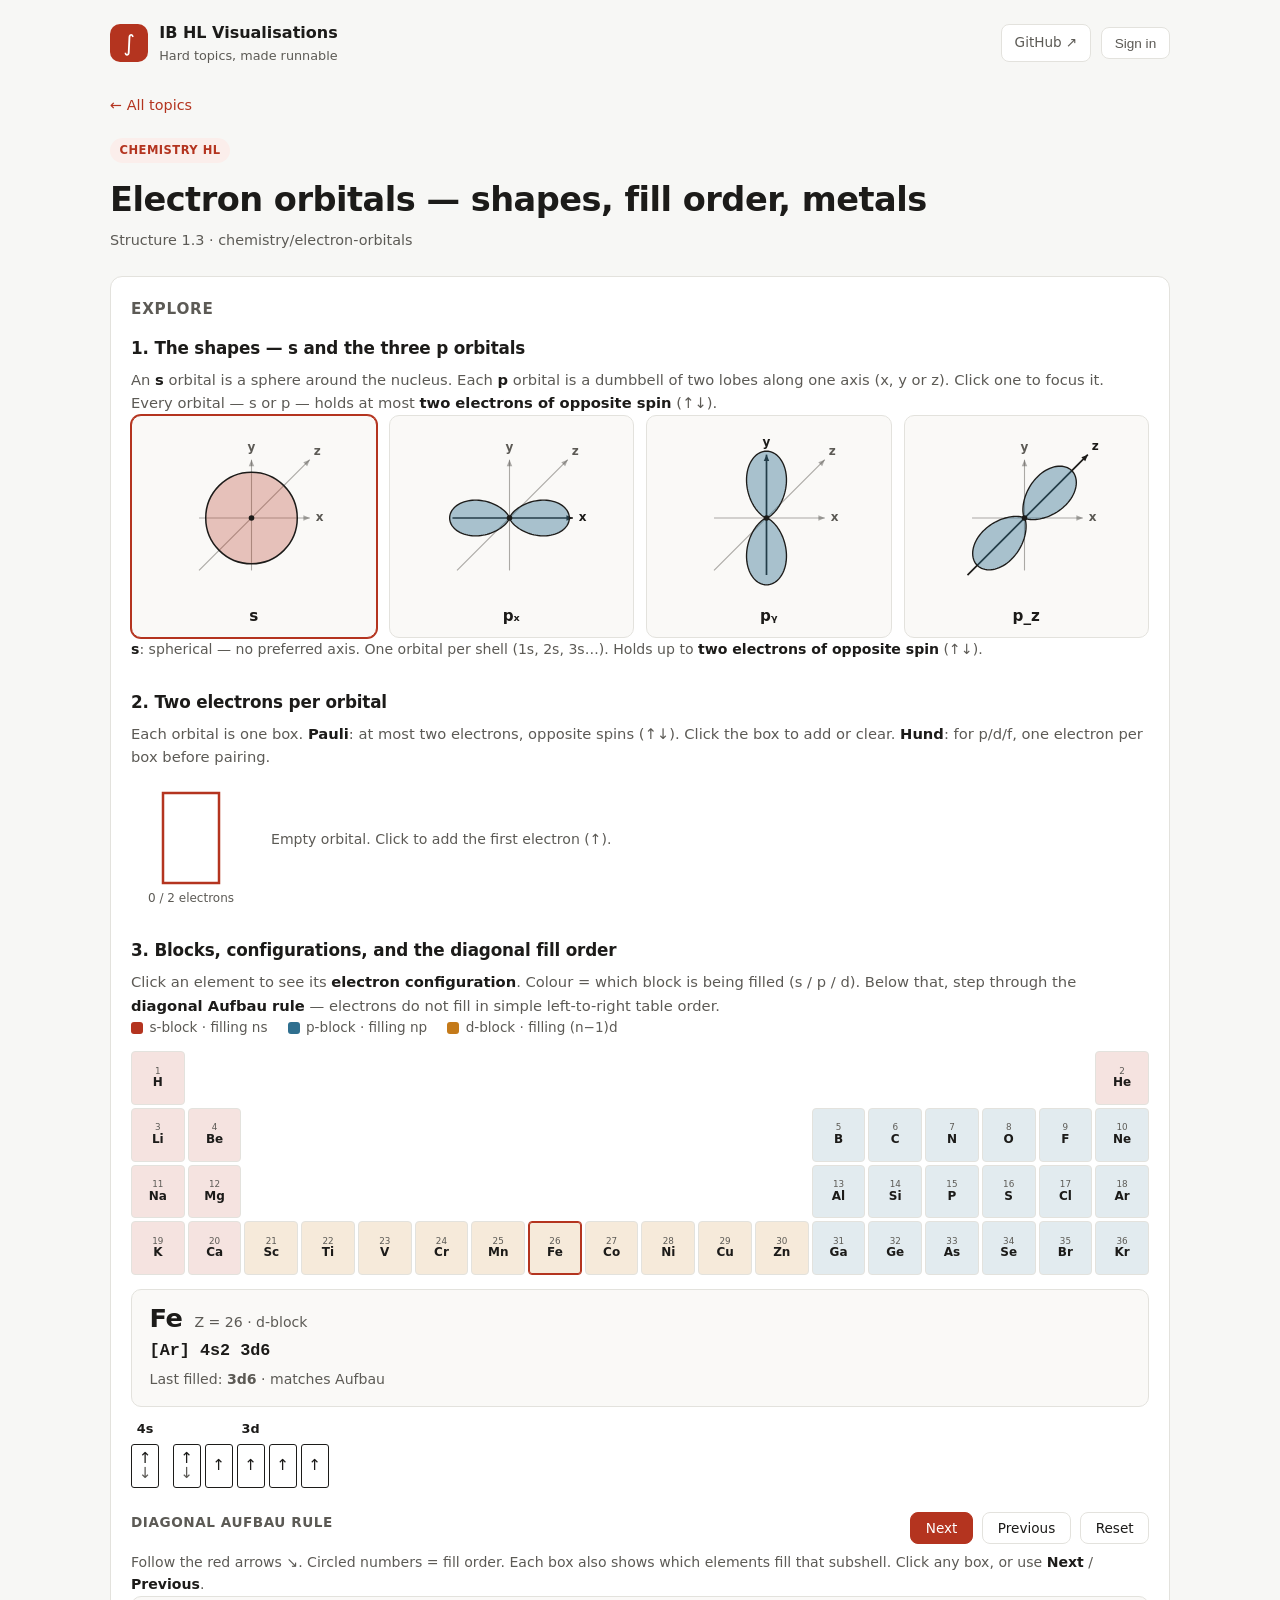
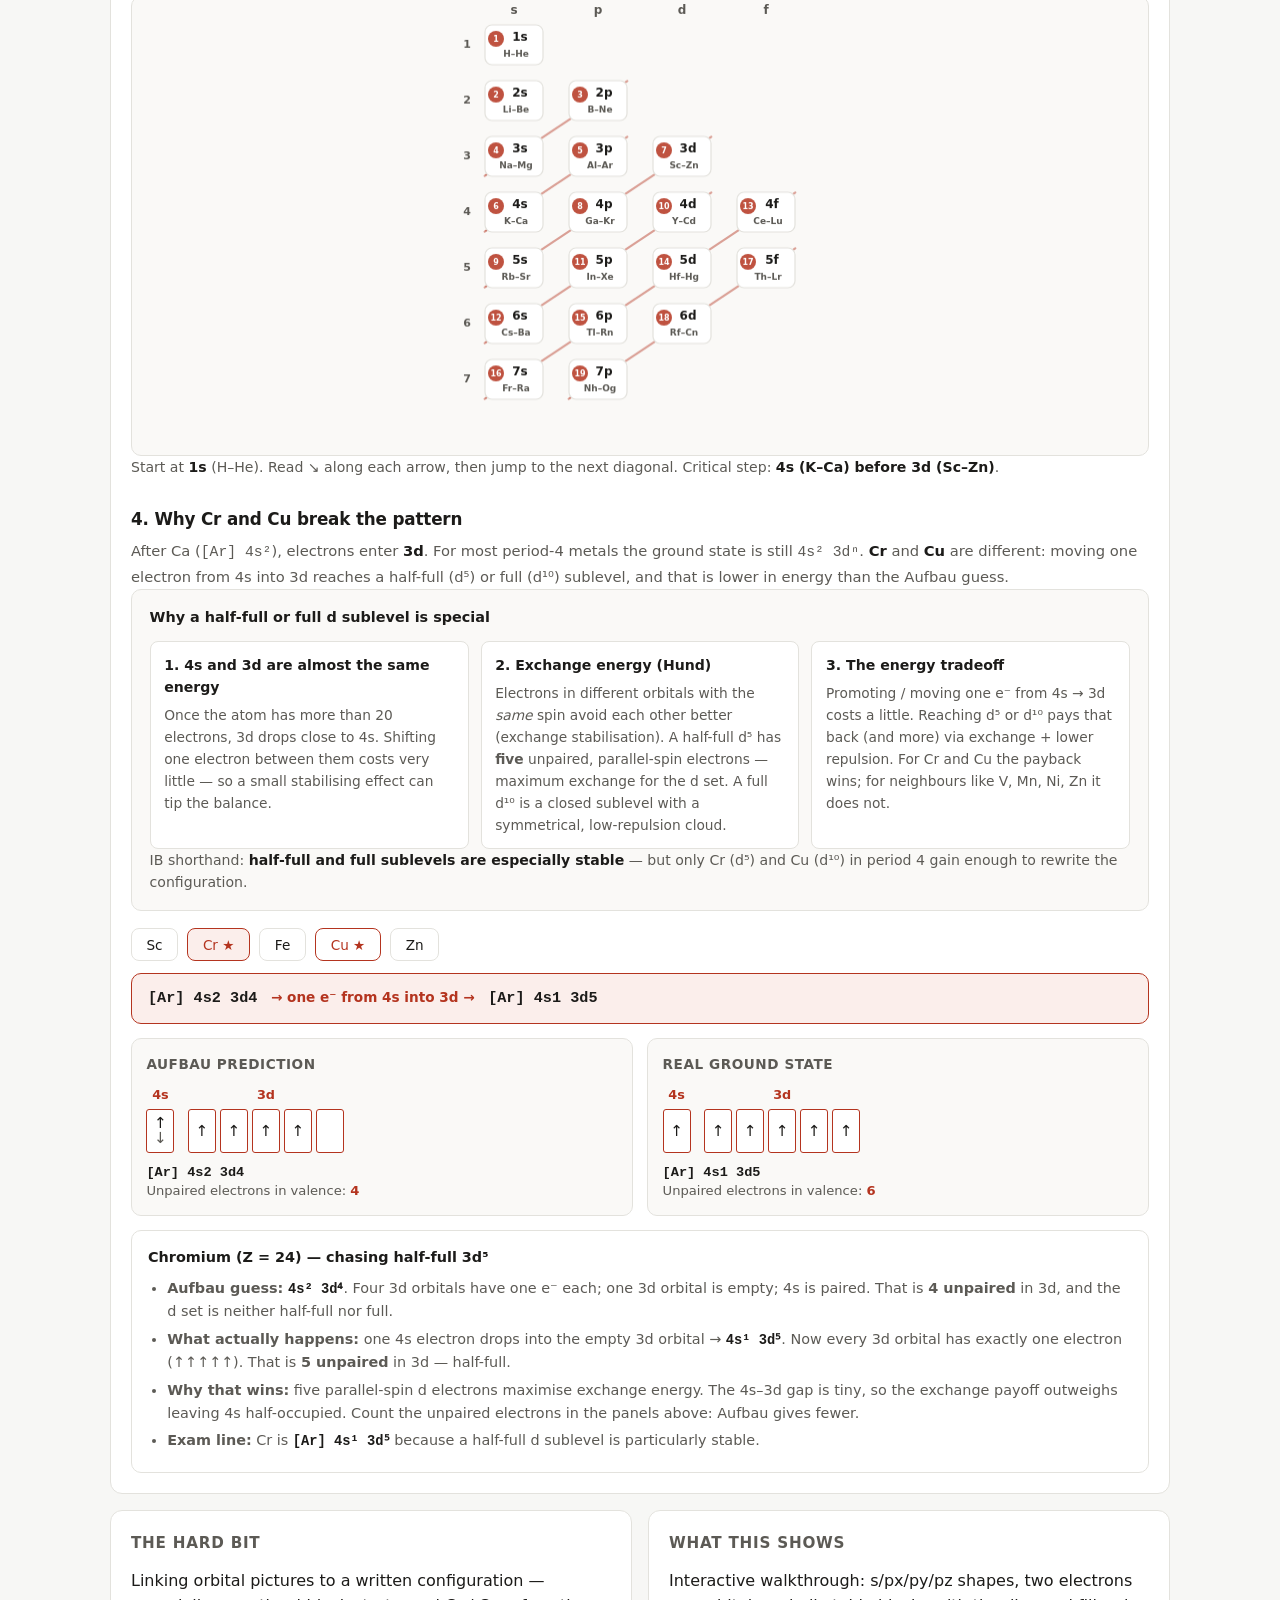
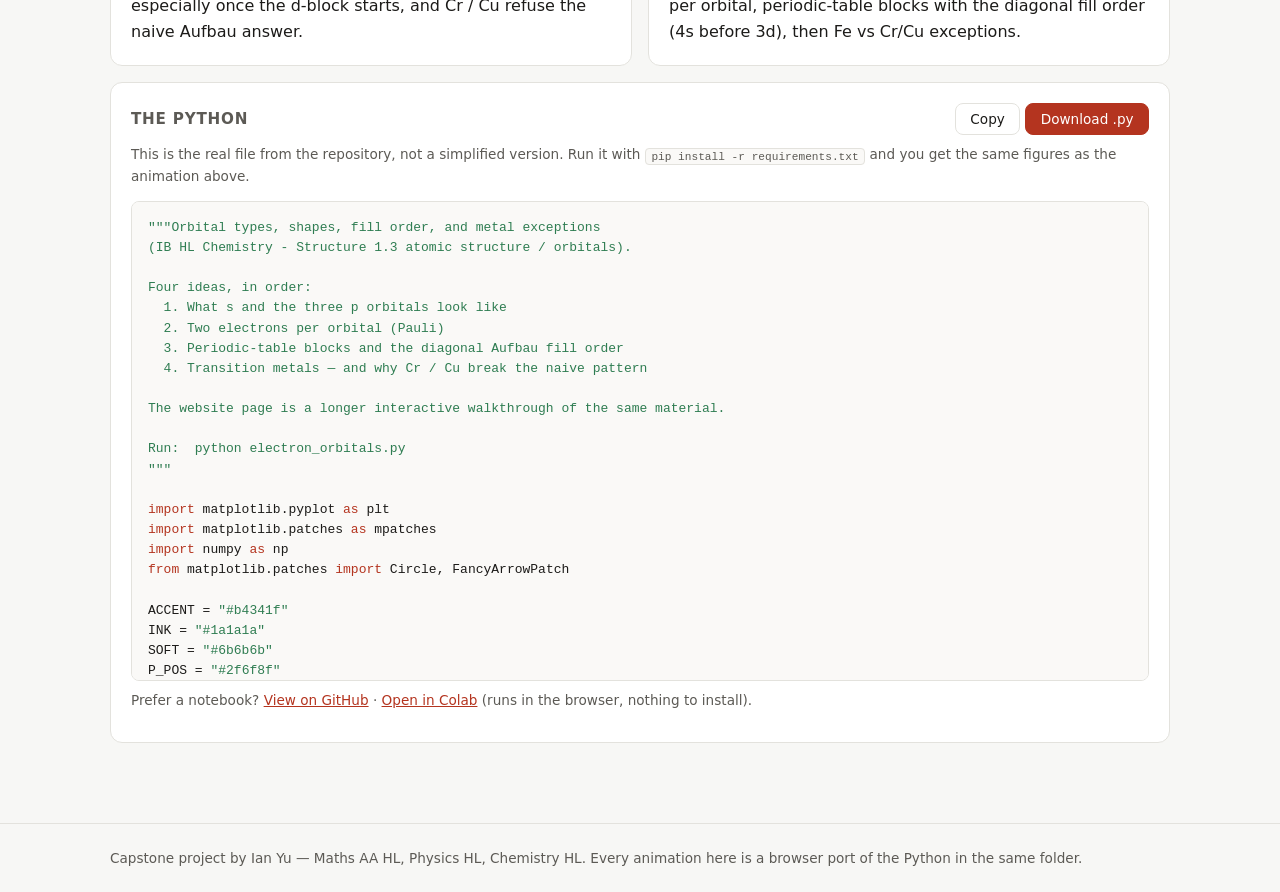
==== docs/t/electron-orbitals/index.html @ ed443c65 "Give every topic a real page, and validate topics.json first build_site.py now checks topics.json be" ====
<!doctype html>
<!-- GENERATED by build_site.py - do not edit. Built from docs/index.html and topics.json. -->
<html lang="en">
<head>
<meta charset="utf-8">
<script>/* ../../ only resolves from t/<id>/ - add the slash if a host did not. */
if (!/\/(index\.html)?$/.test(location.pathname)) location.replace(location.pathname + "/" + location.search + location.hash);
</script>
<meta name="viewport" content="width=device-width, initial-scale=1">
<title>Electron orbitals — shapes, fill order, metals — IB HL Visualisations</title>
<meta name="description" content="Interactive walkthrough: s/px/py/pz shapes, two electrons per orbital, periodic-table blocks with the diagonal fill order (4s before 3d), then Fe vs Cr/Cu exceptions.">
<meta name="theme-color" content="#b4341f" media="(prefers-color-scheme: light)">
<meta name="theme-color" content="#14140f" media="(prefers-color-scheme: dark)">
<link rel="canonical" href="https://iyu210-tech.github.io/Capstone_Repository/t/electron-orbitals/">

<!-- Link previews. Without these the capstone shares as a blank grey card.
     build_site.py rewrites the canonical, og:url and image URLs above and
     below from SITE_URL, and uses this whole file as the template for every
     docs/t/<id>/ page, filling each of these tags in per topic. Keep the
     tags; the build fails if one it fills in has gone. -->
<meta property="og:type" content="article">
<meta property="og:site_name" content="IB HL Visualisations">
<meta property="og:title" content="Electron orbitals — shapes, fill order, metals">
<meta property="og:description" content="Interactive walkthrough: s/px/py/pz shapes, two electrons per orbital, periodic-table blocks with the diagonal fill order (4s before 3d), then Fe vs Cr/Cu exceptions.">
<meta property="og:url" content="https://iyu210-tech.github.io/Capstone_Repository/t/electron-orbitals/">
<meta property="og:image" content="https://iyu210-tech.github.io/Capstone_Repository/og/electron-orbitals.png">
<meta property="og:image:width" content="1200">
<meta property="og:image:height" content="630">
<meta name="twitter:card" content="summary_large_image">
<meta name="twitter:title" content="Electron orbitals — shapes, fill order, metals">
<meta name="twitter:description" content="Interactive walkthrough: s/px/py/pz shapes, two electrons per orbital, periodic-table blocks with the diagonal fill order (4s before 3d), then Fe vs Cr/Cu exceptions.">
<meta name="twitter:image" content="https://iyu210-tech.github.io/Capstone_Repository/og/electron-orbitals.png">

<link rel="icon" href="data:image/svg+xml,%3Csvg xmlns='http://www.w3.org/2000/svg' viewBox='0 0 32 32'%3E%3Crect width='32' height='32' rx='7' fill='%23b4341f'/%3E%3Ctext x='16' y='24' font-size='23' font-family='Georgia,serif' fill='%23fff' text-anchor='middle'%3E%E2%88%AB%3C/text%3E%3C/svg%3E">
<link rel="stylesheet" href="../../style.css">
</head>
<body>

<a class="skip-link" href="#view">Skip to content</a>

<header class="site-head">
  <a class="brand" href="#/">
    <span class="brand-mark" aria-hidden="true">&#8747;</span>
    <span>
      <strong>IB HL Visualisations</strong>
      <small>Hard topics, made runnable</small>
    </span>
  </a>
  <nav class="head-actions">
    <a class="ghost-btn" href="https://github.com/iyu210-tech/Capstone_Repository" target="_blank" rel="noopener">GitHub &#8599;</a>
    <!-- Filled by auth.js: a "Sign in" button, or the account name plus "Sign out". -->
    <div id="account" class="account"></div>
  </nav>
</header>

<main id="view" tabindex="-1">
  <a class="back" href="../../">&#8592; All topics</a>
  <article class="topic">
    <header class="topic-head">
      <span class="pill">Chemistry HL</span>
      <h1 tabindex="-1">Electron orbitals — shapes, fill order, metals</h1>
      <p class="syllabus">Structure 1.3 &middot; chemistry/electron-orbitals</p>
    </header>
    <section class="two-up">
      <div class="panel">
        <h2>The hard bit</h2>
        <p>Linking orbital pictures to a written configuration — especially once the d-block starts, and Cr / Cu refuse the naive Aufbau answer.</p>
      </div>
      <div class="panel">
        <h2>What this shows</h2>
        <p>Interactive walkthrough: s/px/py/pz shapes, two electrons per orbital, periodic-table blocks with the diagonal fill order (4s before 3d), then Fe vs Cr/Cu exceptions.</p>
      </div>
    </section>
    <noscript>
      <div class="noscript">
        <p>The interactive version of this page needs JavaScript. The
           script, the notebook and a README are in <a href="https://github.com/iyu210-tech/Capstone_Repository/tree/main/chemistry/electron-orbitals">chemistry/electron-orbitals</a> on GitHub.</p>
      </div>
    </noscript>
  </article>
</main>

<!-- Phone navigation. Hidden above 720px, where the header has room for the
     same actions. The account tab defers to the header button so auth.js stays
     the only owner of the sign-in flow. -->
<nav class="mobile-nav" aria-label="Main">
  <a class="mnav-item" data-route="home" href="#/">
    <svg viewBox="0 0 24 24" aria-hidden="true"><path d="M4 10.5 12 4l8 6.5V20a1 1 0 0 1-1 1h-4v-6H9v6H5a1 1 0 0 1-1-1z"/></svg>
    <span>Topics</span>
  </a>
  <button type="button" class="mnav-item" id="mnav-search">
    <svg viewBox="0 0 24 24" aria-hidden="true"><circle cx="11" cy="11" r="6.5"/><path d="M16 16l4.5 4.5"/></svg>
    <span>Search</span>
  </button>
  <button type="button" class="mnav-item" id="mnav-account">
    <svg viewBox="0 0 24 24" aria-hidden="true"><circle cx="12" cy="8.5" r="3.75"/><path d="M4.5 20c.9-4 3.9-6 7.5-6s6.6 2 7.5 6"/></svg>
    <span id="mnav-account-label">Sign in</span>
  </button>
  <a class="mnav-item" href="https://github.com/iyu210-tech/Capstone_Repository" target="_blank" rel="noopener">
    <svg viewBox="0 0 24 24" aria-hidden="true"><path d="M9 19c-4 1.4-4-2.2-6-2.7m12 5.3v-3.9c0-1.1.1-1.6-.6-2.2 3-.3 5.6-1.5 5.6-6.2A4.8 4.8 0 0 0 18.7 5 4.5 4.5 0 0 0 18.4 1s-1.2-.3-3.9 1.5a13 13 0 0 0-7 0C4.8.7 3.6 1 3.6 1a4.5 4.5 0 0 0-.3 4A4.8 4.8 0 0 0 2 9.3c0 4.7 2.6 5.9 5.6 6.2-.7.6-.7 1.2-.6 2.2V21"/></svg>
    <span>GitHub</span>
  </a>
</nav>

<footer class="site-foot">
  <p>Capstone project by Ian Yu &mdash; Maths AA HL, Physics HL, Chemistry HL.
     Every animation here is a browser port of the Python in the same folder.</p>
</footer>

<!-- templates ------------------------------------------------------------ -->
<template id="tpl-home">
  <section class="hero">
    <h1 tabindex="-1">Hard IB topics you can <em>run</em>.</h1>
    <p>Each topic is a small, self-contained Python program that makes one
       difficult idea visible. Play with it here in the browser, then download
       the code and change the numbers yourself.</p>
  </section>

  <section class="controls">
    <label class="sr-only" for="search">Search topics</label>
    <input id="search" type="search" placeholder="Search topics, e.g. &ldquo;why does heating speed up a reaction&rdquo;" autocomplete="off">
    <div id="filters" class="filters" role="group" aria-label="Filter by subject"></div>
  </section>

  <p id="count" class="count" role="status" aria-live="polite"></p>
  <section id="cards" class="cards"></section>
  <p id="empty" class="empty" hidden></p>
</template>

<template id="tpl-topic">
  <a class="back" href="#/">&#8592; All topics</a>
  <article class="topic">
    <header class="topic-head">
      <span class="pill" data-subject></span>
      <h1 data-title tabindex="-1"></h1>
      <p class="syllabus" data-syllabus></p>
    </header>

    <section class="panel" id="demo-panel">
      <h2>Explore</h2>
      <div class="demo">
        <canvas id="stage" width="900" height="480" role="img" aria-label="Interactive plot"></canvas>
        <div id="demo-controls" class="demo-controls"></div>
        <p id="demo-readout" class="readout" aria-live="off"></p>
      </div>
    </section>

    <section class="two-up">
      <div class="panel">
        <h2>The hard bit</h2>
        <p data-hard></p>
      </div>
      <div class="panel">
        <h2>What this shows</h2>
        <p data-shows></p>
      </div>
    </section>

    <section class="panel">
      <div class="panel-head">
        <h2>The Python</h2>
        <div class="actions">
          <button id="copy-btn" class="btn">Copy</button>
          <button id="dl-btn" class="btn primary">Download .py</button>
        </div>
      </div>
      <p class="hint">This is the real file from the repository, not a
         simplified version. Run it with
         <code>pip install -r requirements.txt</code> and you get the same
         figures as the animation above.</p>
      <pre class="code" tabindex="0"><code id="source"></code></pre>
      <p class="hint">
        Prefer a notebook? <a data-notebook target="_blank" rel="noopener">View on GitHub</a>
        &middot; <a data-colab target="_blank" rel="noopener">Open in Colab</a>
        (runs in the browser, nothing to install).
      </p>
      <p class="sr-only" id="copy-status" role="status" aria-live="polite"></p>
    </section>
  </article>
</template>

<template id="tpl-missing">
  <section class="notfound">
    <h1 tabindex="-1">That topic is not here</h1>
    <p>Nothing in the collection matches <code data-wanted></code>. It may have
       been renamed since the link was shared, or it may not be written yet
       &mdash; the collection grows each week.</p>
    <p><a href="#/">Browse all topics &#8594;</a></p>
  </section>
</template>

<!-- sign in ---------------------------------------------------------------
     One dialog for both routes. Google is offered first because it is one
     click and needs no new password; email and password is there for anyone
     who would rather not link a Google account. -->
<dialog id="auth-dialog" class="auth-dialog" aria-labelledby="auth-title">
  <form method="dialog" class="auth-close-form">
    <button class="auth-close" aria-label="Close">&#10005;</button>
  </form>

  <h2 id="auth-title">Sign in</h2>
  <p class="auth-lede">Every topic stays free to read and run either way &mdash;
     an account just remembers you between visits.</p>

  <p id="auth-setup" class="auth-setup" hidden>
    Sign-in is not switched on yet: add the project URL and anon key to
    <code>auth-config.js</code>, from Supabase &rarr; Project Settings &rarr; API.
  </p>

  <button type="button" id="auth-google" class="google-btn">
    <svg class="google-mark" width="18" height="18" viewBox="0 0 18 18" aria-hidden="true">
      <path fill="#4285F4" d="M17.64 9.2c0-.64-.06-1.25-.16-1.84H9v3.48h4.84a4.14 4.14 0 0 1-1.8 2.72v2.26h2.92c1.7-1.57 2.68-3.88 2.68-6.62z"/>
      <path fill="#34A853" d="M9 18c2.43 0 4.47-.8 5.96-2.18l-2.92-2.26c-.8.54-1.84.86-3.04.86-2.34 0-4.32-1.58-5.03-3.7H.96v2.33A9 9 0 0 0 9 18z"/>
      <path fill="#FBBC05" d="M3.97 10.72a5.4 5.4 0 0 1 0-3.44V4.95H.96a9 9 0 0 0 0 8.1l3.01-2.33z"/>
      <path fill="#EA4335" d="M9 3.58c1.32 0 2.5.46 3.44 1.35l2.58-2.58C13.46.9 11.43 0 9 0A9 9 0 0 0 .96 4.95l3.01 2.33C4.68 5.16 6.66 3.58 9 3.58z"/>
    </svg>
    Continue with Google
  </button>

  <div class="auth-or" id="auth-or"><span>or</span></div>

  <form id="auth-form" class="auth-form" novalidate>
    <label for="auth-email">Email</label>
    <input id="auth-email" type="email" autocomplete="email" required>

    <label for="auth-password">Password</label>
    <input id="auth-password" type="password" autocomplete="current-password" required minlength="6">

    <button type="submit" id="auth-submit" class="btn primary auth-submit">Sign in</button>
    <button type="button" id="auth-reset" class="linkish">Forgot your password?</button>
  </form>

  <p id="auth-msg" class="auth-msg" role="status" aria-live="polite" hidden></p>

  <p class="auth-switch" id="auth-switch-row">
    <span id="auth-switch-text">New here?</span>
    <button type="button" id="auth-switch" class="linkish">Create an account</button>
  </p>
</dialog>

<script src="../../topics.js"></script>
<script src="../../demos.js"></script>
<script src="../../app.js"></script>
<script src="../../nav.js"></script>
<script src="../../auth-config.js"></script>
<script type="module" src="../../auth.js"></script>
</body>
</html>
---- docs/style.css ----
:root {
  color-scheme: light;
  --bg: #f7f7f5;
  --surface: #ffffff;
  --border: #e3e2dd;
  --ink: #1c1b19;
  --ink-soft: #5c5a55;
  --accent: #b4341f;
  --accent-soft: #fbeeeb;
  --code-bg: #faf9f7;

  /* Plot tokens, measured against --code-bg (the canvas ground) rather than
     --surface. A fill that is invisible on the chart is a bug, not a nuance:
     in the Boltzmann topic the shaded area IS the lesson. */
  --plot-fill: rgba(180, 52, 31, .30);
  --plot-ref: #9e988c;
  --plot-grid: #e3e2dd;

  --skeleton: #ecebe7;
  --radius: 12px;
  --maxw: 1100px;
}

@media (prefers-color-scheme: dark) {
  :root {
    color-scheme: dark;
    --bg: #14140f;
    --surface: #1c1c18;
    --border: #302f29;
    --ink: #ecebe6;
    --ink-soft: #a3a099;
    --accent: #e8705a;
    --accent-soft: #2c1c18;
    --code-bg: #141410;

    --plot-fill: rgba(232, 112, 90, .34);
    --plot-ref: #5f5c54;
    --plot-grid: #302f29;

    --skeleton: #232320;
  }
}

* { box-sizing: border-box; }

body {
  margin: 0;
  background: var(--bg);
  color: var(--ink);
  font: 16px/1.6 ui-sans-serif, system-ui, -apple-system, "Segoe UI", Roboto, sans-serif;
  -webkit-font-smoothing: antialiased;
}

a { color: var(--accent); }

/* One focus ring for every interactive thing on the site. */
:where(a, button, input, summary, [tabindex]):focus-visible {
  outline: 2px solid var(--accent);
  outline-offset: 2px;
  border-radius: 6px;
}
/* The page heading is focused on navigation so screen readers announce the
   new view; that is programmatic, so it should not flash a ring. */
h1[tabindex]:focus { outline: none; }

.sr-only {
  position: absolute; width: 1px; height: 1px;
  padding: 0; margin: -1px; overflow: hidden;
  clip: rect(0 0 0 0); clip-path: inset(50%); white-space: nowrap;
}

.skip-link {
  position: absolute; left: .75rem; top: -3rem;
  background: var(--accent); color: #fff;
  padding: .5rem .9rem; border-radius: 8px;
  text-decoration: none; font-size: .9rem; z-index: 20;
  transition: top .15s ease;
}
.skip-link:focus { top: .75rem; }

/* header / footer ------------------------------------------------------- */
.site-head {
  display: flex; align-items: center; justify-content: space-between;
  gap: 1rem;
  max-width: var(--maxw); margin: 0 auto; padding: 1.25rem 1.25rem;
}
.brand { display: flex; align-items: center; gap: .7rem; text-decoration: none; color: inherit; }
.brand-mark {
  display: grid; place-items: center;
  width: 38px; height: 38px; border-radius: 10px;
  background: var(--accent); color: #fff;
  font-size: 1.4rem; line-height: 1; flex: none;
}
.brand strong { display: block; font-size: 1rem; }
.brand small { display: block; color: var(--ink-soft); font-size: .8rem; }

.ghost-btn {
  border: 1px solid var(--border); border-radius: 8px;
  padding: .45rem .8rem; text-decoration: none; white-space: nowrap;
  font-size: .85rem; color: var(--ink-soft); background: var(--surface);
}
.ghost-btn:hover { border-color: var(--accent); color: var(--accent); }

main { max-width: var(--maxw); margin: 0 auto; padding: 0 1.25rem 4rem; }

.site-foot {
  border-top: 1px solid var(--border);
  color: var(--ink-soft); font-size: .85rem;
}
.site-foot p { max-width: var(--maxw); margin: 0 auto; padding: 1.5rem 1.25rem; }

/* first paint ----------------------------------------------------------- */
/* Sits in the markup so a cold load is never a blank page; renderHome()
   replaces it wholesale on the first route. */
.skeleton { padding: 1.5rem 0 0; }
.sk { background: var(--skeleton); border-radius: 8px; }
@media (prefers-reduced-motion: no-preference) {
  .sk { animation: pulse 1.4s ease-in-out infinite; }
}
@keyframes pulse { 0%, 100% { opacity: 1; } 50% { opacity: .55; } }
.sk-title { height: 2.6rem; width: min(24rem, 90%); margin-bottom: .9rem; }
.sk-text  { height: 1rem; width: min(34rem, 100%); margin-bottom: .5rem; }
.sk-text.short { width: min(26rem, 80%); margin-bottom: 2rem; }
.sk-search { height: 3rem; border-radius: var(--radius); margin-bottom: 1.4rem; }
.sk-cards { display: grid; grid-template-columns: repeat(auto-fill, minmax(280px, 1fr)); gap: 1rem; }
.sk-card { height: 15.5rem; border-radius: var(--radius); }

.noscript {
  border: 1px solid var(--border); background: var(--surface);
  border-radius: var(--radius); padding: 1.25rem; margin: 1.5rem 0;
}
.noscript h2 { margin: 0 0 .5rem; font-size: 1.05rem; }
.noscript p { margin: 0 0 .6rem; color: var(--ink-soft); }
.noscript p:last-child { margin-bottom: 0; }

/* home ------------------------------------------------------------------ */
.hero { padding: 1.5rem 0 2rem; max-width: 42rem; }
.hero h1 { font-size: clamp(1.9rem, 5vw, 2.7rem); line-height: 1.15; margin: 0 0 .6rem; letter-spacing: -.02em; }
.hero em { color: var(--accent); font-style: normal; }
.hero p { color: var(--ink-soft); margin: 0; }

.controls { display: flex; flex-direction: column; gap: .8rem; margin-bottom: 1rem; }
#search {
  width: 100%; padding: .8rem 1rem;
  border: 1px solid var(--border); border-radius: var(--radius);
  background: var(--surface); color: var(--ink); font-size: 1rem;
  font-family: inherit;
}
#search:focus-visible { outline: 2px solid var(--accent); outline-offset: 1px; border-color: transparent; }

.filters { display: flex; flex-wrap: wrap; gap: .5rem; }
.chip {
  border: 1px solid var(--border); background: var(--surface); color: var(--ink-soft);
  border-radius: 999px; padding: .35rem .85rem; font-size: .85rem; cursor: pointer;
  font-family: inherit;
}
.chip:hover { border-color: var(--accent); color: var(--accent); }
.chip[aria-pressed="true"] { background: var(--accent); border-color: var(--accent); color: #fff; }

.count { color: var(--ink-soft); font-size: .85rem; margin: 0 0 1rem; min-height: 1.4em; }
.count b { color: var(--ink); font-weight: 600; }

.cards { display: grid; grid-template-columns: repeat(auto-fill, minmax(280px, 1fr)); gap: 1rem; }
.card {
  display: block; text-decoration: none; color: inherit;
  background: var(--surface); border: 1px solid var(--border);
  border-radius: var(--radius); padding: 1.1rem;
  transition: transform .12s ease, border-color .12s ease;
}
.card:hover { transform: translateY(-2px); border-color: var(--accent); }
.card h3 { margin: .55rem 0 .4rem; font-size: 1.05rem; line-height: 1.3; }
.card p { margin: 0; color: var(--ink-soft); font-size: .88rem; }
.card .thumb { width: 100%; height: 96px; border-radius: 8px; display: block; background: var(--code-bg); }

.pill {
  display: inline-block; font-size: .72rem; letter-spacing: .04em; text-transform: uppercase;
  color: var(--accent); background: var(--accent-soft);
  border-radius: 999px; padding: .2rem .6rem; font-weight: 600;
}
.empty { color: var(--ink-soft); padding: 1rem 0 2rem; }
.empty button {
  background: none; border: none; padding: 0; font: inherit;
  color: var(--accent); text-decoration: underline; cursor: pointer;
}

/* not found ------------------------------------------------------------- */
.notfound { padding: 3rem 0; max-width: 34rem; }
.notfound h1 { font-size: clamp(1.5rem, 4vw, 2.1rem); margin: 0 0 .6rem; }
.notfound p { color: var(--ink-soft); margin: 0 0 1.2rem; }
.notfound code {
  background: var(--code-bg); border: 1px solid var(--border);
  border-radius: 4px; padding: .1rem .35rem; font-size: .9em;
}

/* topic page ------------------------------------------------------------ */
.back { display: inline-block; margin: .5rem 0 1.2rem; text-decoration: none; font-size: .9rem; }
.topic-head h1 { font-size: clamp(1.5rem, 4vw, 2.1rem); margin: .6rem 0 .2rem; letter-spacing: -.015em; }
.syllabus { color: var(--ink-soft); margin: 0 0 1.5rem; font-size: .9rem; }

.panel {
  background: var(--surface); border: 1px solid var(--border);
  border-radius: var(--radius); padding: 1.25rem; margin-bottom: 1rem;
}
.panel h2 { font-size: .95rem; text-transform: uppercase; letter-spacing: .05em; color: var(--ink-soft); margin: 0 0 .8rem; }
.panel p { margin: 0; }
.panel-head { display: flex; align-items: center; justify-content: space-between; gap: 1rem; flex-wrap: wrap; }
.panel-head h2 { margin: 0; }
.two-up { display: grid; grid-template-columns: 1fr 1fr; gap: 1rem; }
@media (max-width: 720px) { .two-up { grid-template-columns: 1fr; } }

canvas {
  width: 100%; height: auto; display: block;
  border-radius: 8px; background: var(--code-bg);
  border: 1px solid var(--border);
}

.demo-controls { display: grid; gap: .75rem; margin-top: 1rem; }
.ctl { display: grid; grid-template-columns: 9rem 1fr 4.5rem; align-items: center; gap: .75rem; font-size: .88rem; }
@media (max-width: 560px) { .ctl { grid-template-columns: 1fr; gap: .25rem; } .ctl output { text-align: left; } }
.ctl output { color: var(--accent); font-variant-numeric: tabular-nums; font-weight: 600; }
.ctl input[type=range] { width: 100%; accent-color: var(--accent); }
.ctl-row { display: flex; gap: .6rem; flex-wrap: wrap; align-items: center; }

.btn {
  border: 1px solid var(--border); background: var(--surface); color: var(--ink);
  border-radius: 8px; padding: .45rem .9rem; font-size: .85rem; cursor: pointer;
  font-family: inherit;
}
.btn:hover { border-color: var(--accent); }
.btn.primary { background: var(--accent); border-color: var(--accent); color: #fff; }
.btn.primary:hover { filter: brightness(1.08); }
.btn[aria-pressed="true"] { background: var(--accent-soft); border-color: var(--accent); color: var(--accent); }

.readout { margin-top: .9rem; color: var(--ink-soft); font-size: .88rem; }
.readout b { color: var(--ink); font-variant-numeric: tabular-nums; }
.readout sup { font-size: .75em; }

/* Deferred-work state. The cheap half of a demo updates on every input; the
   expensive half is debounced and says so, instead of freezing the page. */
.pending { opacity: .45; }
.chip-busy {
  display: inline-flex; align-items: center; gap: .4rem;
  color: var(--ink-soft); font-size: .82em; font-style: italic;
}
.chip-busy::before {
  content: ""; width: .7em; height: .7em; flex: none;
  border: 2px solid var(--border); border-top-color: var(--accent);
  border-radius: 50%;
}
@media (prefers-reduced-motion: no-preference) {
  .chip-busy::before { animation: spin .7s linear infinite; }
}
@keyframes spin { to { transform: rotate(360deg); } }

/* orbitals long-form demo ---------------------------------------------- */
.orb-demo { display: flex; flex-direction: column; gap: 1.75rem; }
.orb-section h3 {
  margin: 0 0 .4rem;
  font-size: 1.05rem;
  letter-spacing: -.01em;
}
.orb-section h4 {
  margin: 0 0 .6rem;
  font-size: .85rem;
  text-transform: uppercase;
  letter-spacing: .04em;
  color: var(--ink-soft);
}
.orb-lead { margin: 0 0 1rem; color: var(--ink-soft); font-size: .92rem; }
.orb-lead b { color: var(--ink); }
.orb-note { margin: .75rem 0 0; color: var(--ink-soft); font-size: .88rem; }
.orb-note b { color: var(--ink); }
.orb-warn { color: var(--accent); font-weight: 600; }

.orb-shape-row {
  display: grid;
  grid-template-columns: repeat(4, 1fr);
  gap: .75rem;
}
@media (max-width: 640px) {
  .orb-shape-row { grid-template-columns: repeat(2, 1fr); }
}
.orb-shape-card {
  display: flex; flex-direction: column; align-items: center; gap: .35rem;
  padding: .6rem .4rem .75rem;
  border: 1px solid var(--border); border-radius: 10px;
  background: var(--code-bg); cursor: pointer; font-family: inherit;
  color: inherit;
}
.orb-shape-card canvas {
  width: 100%; border: none; border-radius: 6px; background: transparent;
}
.orb-shape-card[aria-pressed="true"] {
  border-color: var(--accent); box-shadow: 0 0 0 1px var(--accent);
}
.orb-shape-label { font-weight: 600; font-size: .95rem; }

.orb-pair-wrap {
  display: flex; flex-wrap: wrap; align-items: center; gap: 1.25rem;
}
.orb-box-big {
  border: none; background: transparent; padding: 0; cursor: pointer;
}
.orb-box-big canvas {
  width: 120px; border: none; background: transparent;
}

.orb-legend {
  display: flex; flex-wrap: wrap; gap: .75rem 1.25rem;
  margin-bottom: .75rem; font-size: .85rem; color: var(--ink-soft);
}
.orb-legend-item { display: inline-flex; align-items: center; gap: .4rem; }
.orb-legend-item i {
  display: inline-block; width: 12px; height: 12px; border-radius: 3px;
}

.orb-pt {
  display: grid;
  grid-template-columns: repeat(18, minmax(0, 1fr));
  gap: 3px;
  margin-bottom: .5rem;
}
.orb-pt-cell {
  aspect-ratio: 1;
  border: 1px solid var(--border);
  border-radius: 4px;
  background: var(--surface);
  padding: 2px;
  cursor: pointer;
  font-family: inherit;
  color: inherit;
  display: flex; flex-direction: column; align-items: center; justify-content: center;
  line-height: 1.1;
  min-height: 0;
}
.orb-pt-cell small { font-size: .55rem; color: var(--ink-soft); }
.orb-pt-cell strong { font-size: clamp(.55rem, 1.4vw, .75rem); font-weight: 600; }
.orb-pt-cell.block-s { background: color-mix(in srgb, #b4341f 14%, var(--surface)); }
.orb-pt-cell.block-p { background: color-mix(in srgb, #2f6f8f 14%, var(--surface)); }
.orb-pt-cell.block-d { background: color-mix(in srgb, #c47a1a 16%, var(--surface)); }
.orb-pt-cell[aria-pressed="true"] {
  border-color: var(--accent);
  box-shadow: inset 0 0 0 1px var(--accent);
}
@media (max-width: 720px) {
  .orb-pt-cell small { display: none; }
}

.orb-config-card {
  margin-top: .85rem;
  padding: 1rem 1.1rem;
  border: 1px solid var(--border);
  border-radius: 10px;
  background: var(--code-bg);
}
.orb-config-main {
  display: flex; align-items: baseline; gap: .75rem; flex-wrap: wrap;
  margin-bottom: .35rem;
}
.orb-config-sym {
  font-size: 1.6rem; font-weight: 700; letter-spacing: -.02em; line-height: 1;
}
.orb-config-z { color: var(--ink-soft); font-size: .88rem; }
.orb-config-str {
  display: block;
  font: 700 1.05rem/1.4 ui-monospace, Menlo, Consolas, monospace;
  color: var(--ink);
  margin: .15rem 0 .35rem;
}
.orb-config-end {
  margin: 0; color: var(--ink-soft); font-size: .88rem;
}
.orb-config-end code {
  font: 600 .85rem ui-monospace, Menlo, Consolas, monospace;
  color: var(--ink);
}
.orb-config-boxes { margin-top: .75rem; }

.orb-diag-head {
  display: flex; flex-wrap: wrap; align-items: center;
  justify-content: space-between; gap: .75rem;
  margin: 1.5rem 0 .4rem;
}
.orb-diag-hint {
  margin: 0 0 .65rem;
  color: var(--ink-soft);
  font-size: .88rem;
}
.orb-diag-hint b { color: var(--ink); }
.orb-diag-canvas {
  width: 100%;
  height: 460px;
  border: 1px solid var(--border);
  border-radius: 10px;
  background: var(--code-bg);
  display: block;
}
.orb-path {
  display: inline-block;
  margin-top: .25rem;
  font: 600 .82rem ui-monospace, Menlo, Consolas, monospace;
  color: var(--ink);
}

.orb-metal-row { margin-bottom: .75rem; }
.orb-ex-btn { border-color: var(--accent); color: var(--accent); }

.orb-why-primer {
  margin: 0 0 1.1rem;
  padding: 1rem 1.1rem;
  border: 1px solid var(--border);
  border-radius: 10px;
  background: var(--code-bg);
}
.orb-why-primer h4 {
  margin: 0 0 .75rem;
  font-size: .9rem;
  text-transform: none;
  letter-spacing: 0;
  color: var(--ink);
}
.orb-why-grid {
  display: grid;
  grid-template-columns: repeat(3, 1fr);
  gap: .75rem;
}
@media (max-width: 800px) {
  .orb-why-grid { grid-template-columns: 1fr; }
}
.orb-why-card {
  padding: .75rem .85rem;
  border-radius: 8px;
  border: 1px solid var(--border);
  background: var(--surface);
  font-size: .86rem;
  color: var(--ink-soft);
}
.orb-why-card strong {
  display: block;
  margin-bottom: .35rem;
  color: var(--ink);
  font-size: .88rem;
}
.orb-why-card p { margin: 0; }
.orb-why-note {
  margin: .85rem 0 0;
  font-size: .88rem;
  color: var(--ink-soft);
}
.orb-why-note b { color: var(--ink); }

.orb-unpaired {
  margin: .55rem 0 0;
  font-size: .82rem;
  color: var(--ink-soft);
}
.orb-unpaired b { color: var(--accent); }

.orb-transfer {
  margin-bottom: .9rem;
}
.orb-transfer-eq {
  display: flex; flex-wrap: wrap; align-items: center; gap: .6rem .85rem;
  padding: .85rem 1rem;
  border-radius: 10px;
  border: 1px solid var(--accent);
  background: var(--accent-soft);
  font-size: .92rem;
}
.orb-transfer-eq code {
  font: 700 .95rem ui-monospace, Menlo, Consolas, monospace;
  color: var(--ink);
}
.orb-transfer-arrow {
  color: var(--accent); font-weight: 600; font-size: .85rem;
}
.orb-transfer-ok {
  border-color: var(--border);
  background: var(--code-bg);
  color: var(--ink-soft);
}
.orb-metal-explain {
  margin-top: .9rem;
  padding: .9rem 1rem;
  border: 1px solid var(--border);
  border-radius: 10px;
  background: var(--surface);
  font-size: .9rem;
  color: var(--ink-soft);
}
.orb-metal-explain p { margin: 0 0 .5rem; color: var(--ink); }
.orb-metal-explain ul { margin: 0; padding-left: 1.2rem; }
.orb-metal-explain li { margin: .3rem 0; }
.orb-metal-explain code {
  font: 600 .86rem ui-monospace, Menlo, Consolas, monospace;
  color: var(--ink);
}

.orb-metal-grid {
  display: grid;
  grid-template-columns: 1fr 1fr;
  gap: .9rem;
}
@media (max-width: 720px) { .orb-metal-grid { grid-template-columns: 1fr; } }
.orb-metal-panel {
  border: 1px solid var(--border);
  border-radius: 10px;
  padding: .9rem;
  background: var(--code-bg);
}
.orb-metal-panel code {
  display: block;
  margin-top: .7rem;
  font: 600 .85rem ui-monospace, Menlo, Consolas, monospace;
  color: var(--ink);
}
.orb-boxes { display: flex; flex-wrap: wrap; gap: .85rem; }
.orb-box-group.is-hot .orb-box { border-color: var(--accent); }
.orb-box-group.is-hot .orb-box-lab { color: var(--accent); }
.orb-box-lab {
  font-size: .8rem; font-weight: 600; text-align: center; margin-bottom: .25rem;
}
.orb-box-row { display: flex; gap: 4px; }
.orb-box {
  width: 28px; height: 44px;
  border: 1.5px solid var(--ink);
  border-radius: 3px;
  display: flex; flex-direction: column;
  align-items: center; justify-content: center;
  font-size: .95rem; line-height: 1;
  background: var(--surface);
}
.orb-box .dn { color: var(--ink-soft); }

.hint { color: var(--ink-soft); font-size: .85rem; margin: .6rem 0 !important; }
.hint code { background: var(--code-bg); border: 1px solid var(--border); border-radius: 4px; padding: .1rem .35rem; font-size: .82em; }

.code {
  background: var(--code-bg); border: 1px solid var(--border); border-radius: 8px;
  padding: 1rem; overflow-x: auto; margin: .8rem 0 0;
  font: 13px/1.55 ui-monospace, SFMono-Regular, Menlo, Consolas, monospace;
  max-height: 30rem; overflow-y: auto;
}
.code code { white-space: pre; }
.tok-kw { color: var(--accent); }
.tok-str { color: #2f7d52; }
.tok-com { color: var(--ink-soft); font-style: italic; }
.tok-num { color: #8250df; }
@media (prefers-color-scheme: dark) {
  .tok-str { color: #7ee2a8; }
  .tok-num { color: #d2a8ff; }
}

/* Motion is decoration here, never information - every demo reads correctly
   frozen - so the preference is honoured everywhere, including the demos
   themselves, which mount paused (see demos.js). */
@media (prefers-reduced-motion: reduce) {
  *, *::before, *::after {
    animation-duration: .001ms !important;
    animation-iteration-count: 1 !important;
    transition-duration: .001ms !important;
    scroll-behavior: auto !important;
  }
  .card:hover { transform: none; }
}

@media print {
  .site-head, .site-foot, .controls, .demo-controls, .actions, .back, .skip-link { display: none !important; }
  body { background: #fff; color: #000; }
  .panel { break-inside: avoid; border-color: #ccc; }
  .code { max-height: none; overflow: visible; }
}

/* sign in --------------------------------------------------------------- */
.head-actions { display: flex; align-items: center; gap: .6rem; flex-wrap: wrap; }
.account { display: flex; align-items: center; gap: .6rem; }
.account-who {
  font-size: .85rem; color: var(--ink-soft);
  max-width: 11rem; overflow: hidden; text-overflow: ellipsis; white-space: nowrap;
}

.auth-dialog {
  width: min(24rem, calc(100vw - 2rem));
  border: 1px solid var(--border); border-radius: var(--radius);
  background: var(--surface); color: var(--ink);
  padding: 1.5rem; position: relative;
}
.auth-dialog::backdrop { background: rgba(0, 0, 0, .45); }
.auth-dialog h2 { margin: 0 0 .35rem; font-size: 1.25rem; }
.auth-lede { margin: 0 0 1.1rem; color: var(--ink-soft); font-size: .85rem; }

.auth-close-form { margin: 0; }
.auth-close {
  position: absolute; top: .6rem; right: .6rem;
  border: 0; background: none; color: var(--ink-soft);
  font-size: 1rem; line-height: 1; padding: .4rem; cursor: pointer;
}
.auth-close:hover { color: var(--accent); }

.auth-setup {
  margin: 0 0 1rem; padding: .75rem .9rem;
  border: 1px solid var(--border); border-radius: 8px;
  background: var(--accent-soft); color: var(--ink-soft); font-size: .8rem;
}
.auth-setup code { font-size: .78rem; }

.google-btn {
  display: flex; align-items: center; justify-content: center; gap: .6rem;
  width: 100%; padding: .7rem 1rem;
  border: 1px solid var(--border); border-radius: 8px;
  background: var(--surface); color: var(--ink);
  font: inherit; font-size: .9rem; font-weight: 500; cursor: pointer;
}
.google-btn:hover:not(:disabled) { border-color: var(--accent); }
.google-btn:disabled { opacity: .55; cursor: default; }
.google-mark { flex: none; }

.auth-or {
  display: flex; align-items: center; gap: .75rem;
  margin: 1rem 0; color: var(--ink-soft); font-size: .78rem;
}
.auth-or::before, .auth-or::after {
  content: ""; flex: 1; height: 1px; background: var(--border);
}

.auth-form { display: flex; flex-direction: column; }
.auth-form label { font-size: .8rem; color: var(--ink-soft); margin-bottom: .3rem; }
.auth-form input {
  padding: .6rem .75rem; margin-bottom: .9rem;
  border: 1px solid var(--border); border-radius: 8px;
  background: var(--bg); color: var(--ink); font: inherit; font-size: .9rem;
}
.auth-submit { width: 100%; padding: .7rem 1rem; font-size: .9rem; }
.auth-submit:disabled { opacity: .55; cursor: default; }

.linkish {
  border: 0; background: none; padding: 0; cursor: pointer;
  color: var(--accent); font: inherit; font-size: .8rem; text-decoration: underline;
}
#auth-reset { align-self: flex-start; margin-top: .7rem; }

.auth-msg {
  margin: 1rem 0 0; padding: .6rem .75rem;
  border-radius: 8px; font-size: .82rem;
  border: 1px solid var(--border); background: var(--bg); color: var(--ink);
}
.auth-msg[data-kind="err"] { border-color: var(--accent); color: var(--accent); background: var(--accent-soft); }

.auth-switch {
  margin: 1.1rem 0 0; color: var(--ink-soft); font-size: .8rem;
  display: flex; gap: .4rem; flex-wrap: wrap;
}

/* phone navigation ------------------------------------------------------- */
/* Above 720px the header carries these actions and the bar is not rendered. */
.mobile-nav { display: none; }

.mnav-item svg {
  width: 22px; height: 22px; flex: none;
  fill: none; stroke: currentColor; stroke-width: 1.7;
  stroke-linecap: round; stroke-linejoin: round;
}
/* The home glyph is a solid shape; the rest are line icons. */
.mnav-item[data-route="home"] svg { fill: currentColor; stroke: none; }

@media (max-width: 720px) {
  .mobile-nav {
    position: fixed; left: 0; right: 0; bottom: 0; z-index: 40;
    display: flex; justify-content: space-around; align-items: stretch;
    background: color-mix(in srgb, var(--surface) 92%, transparent);
    border-top: 1px solid var(--border);
    /* Keeps the bar legible over a scrolling page without hiding it. */
    backdrop-filter: saturate(1.4) blur(10px);
    -webkit-backdrop-filter: saturate(1.4) blur(10px);
    /* Clears the iOS home indicator instead of sitting under it. */
    padding-bottom: env(safe-area-inset-bottom, 0px);
  }

  .mnav-item {
    flex: 1; display: flex; flex-direction: column;
    align-items: center; justify-content: center; gap: .2rem;
    /* 56px of height, so every tab clears the 44px touch target minimum. */
    min-height: 56px; padding: .5rem .25rem;
    border: 0; background: none; cursor: pointer;
    font: inherit; font-size: .68rem; letter-spacing: .01em;
    color: var(--ink-soft); text-decoration: none;
    -webkit-tap-highlight-color: transparent;
  }
  .mnav-item.is-on { color: var(--accent); }
  .mnav-item:focus-visible { outline-offset: -3px; }

  /* The bar floats over the page, so the last thing on it needs room to clear
     the bar - otherwise the footer sits permanently underneath. */
  body { padding-bottom: calc(56px + env(safe-area-inset-bottom, 0px)); }

  /* The header was three wrapped lines plus two stacked buttons on a phone -
     about a fifth of the first screen before any topic showed. The bar below
     carries those actions now, so the header can shrink to the brand. */
  .head-actions { display: none; }
  .site-head { padding: .85rem 1.25rem; }
  .brand small { display: none; }
  .brand strong { font-size: .95rem; }
}

@media print { .mobile-nav { display: none !important; } }

/* progress and sharing --------------------------------------------------- */
/* Deliberately plain: built from the existing .btn / .chip / .ctl-row pieces
   so it sits in whatever look the rest of the site has. */
.progress-marks { display: flex; flex-wrap: wrap; gap: .5rem; margin: -.6rem 0 1.5rem; }
.mark-btn[aria-pressed="true"][data-mark="stuck"] { background: var(--code-bg); border-color: var(--ink-soft); color: var(--ink); }

.progress-strip { margin: 0 0 .4rem; font-size: .88rem; color: var(--ink-soft); }

.share-row { margin-top: .75rem; }
.share-status { color: var(--ink-soft); font-size: .82rem; }

.saved-setups { display: grid; gap: .6rem; margin-top: .75rem; }
.save-setup input {
  flex: 1 1 14rem; min-width: 0; padding: .45rem .7rem;
  border: 1px solid var(--border); border-radius: 8px;
  background: var(--bg); color: var(--ink); font: inherit; font-size: .85rem;
}
.setup-list:empty { display: none; }
.setup-item { display: inline-flex; align-items: center; gap: .15rem; }
.setup-del { font-size: 1rem; text-decoration: none; color: var(--ink-soft); padding: 0 .3rem; }
.setup-del:hover { color: var(--accent); }

@media print { .progress-marks, .share-row, .saved-setups { display: none !important; } }
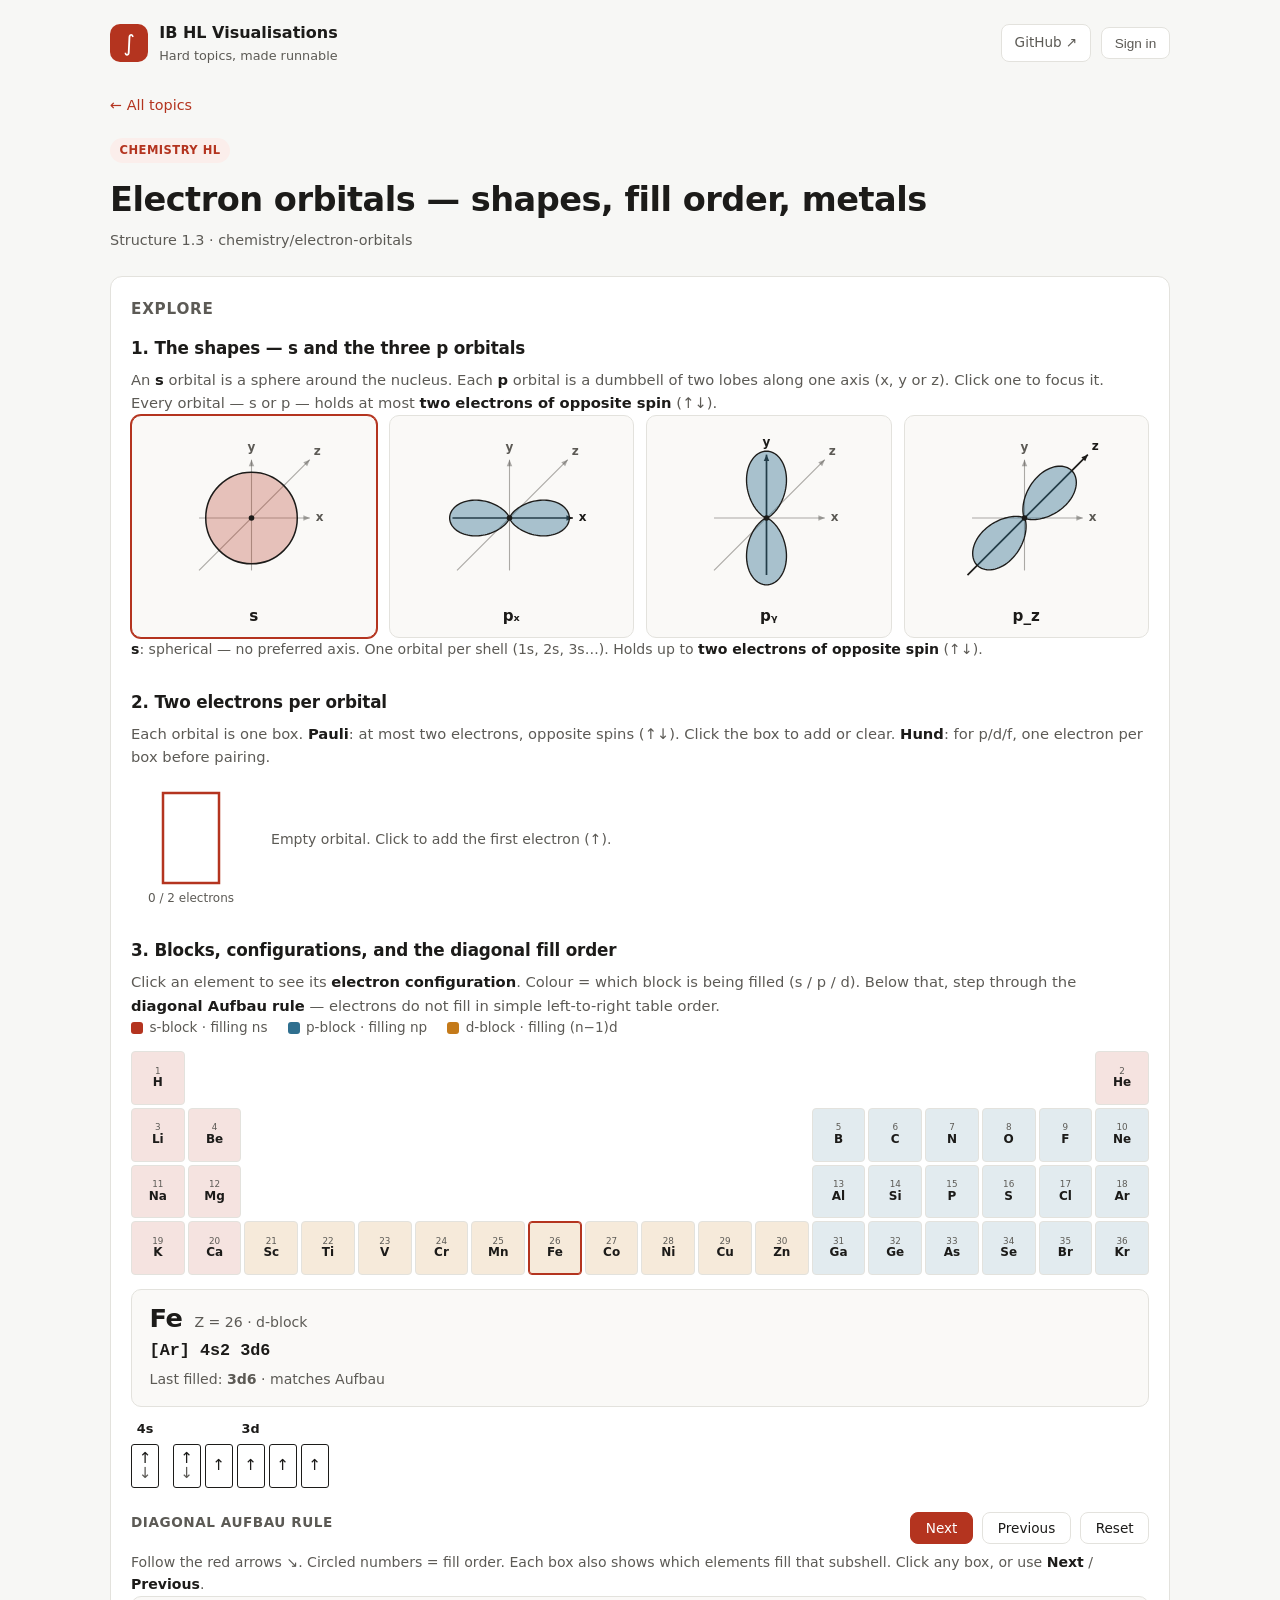
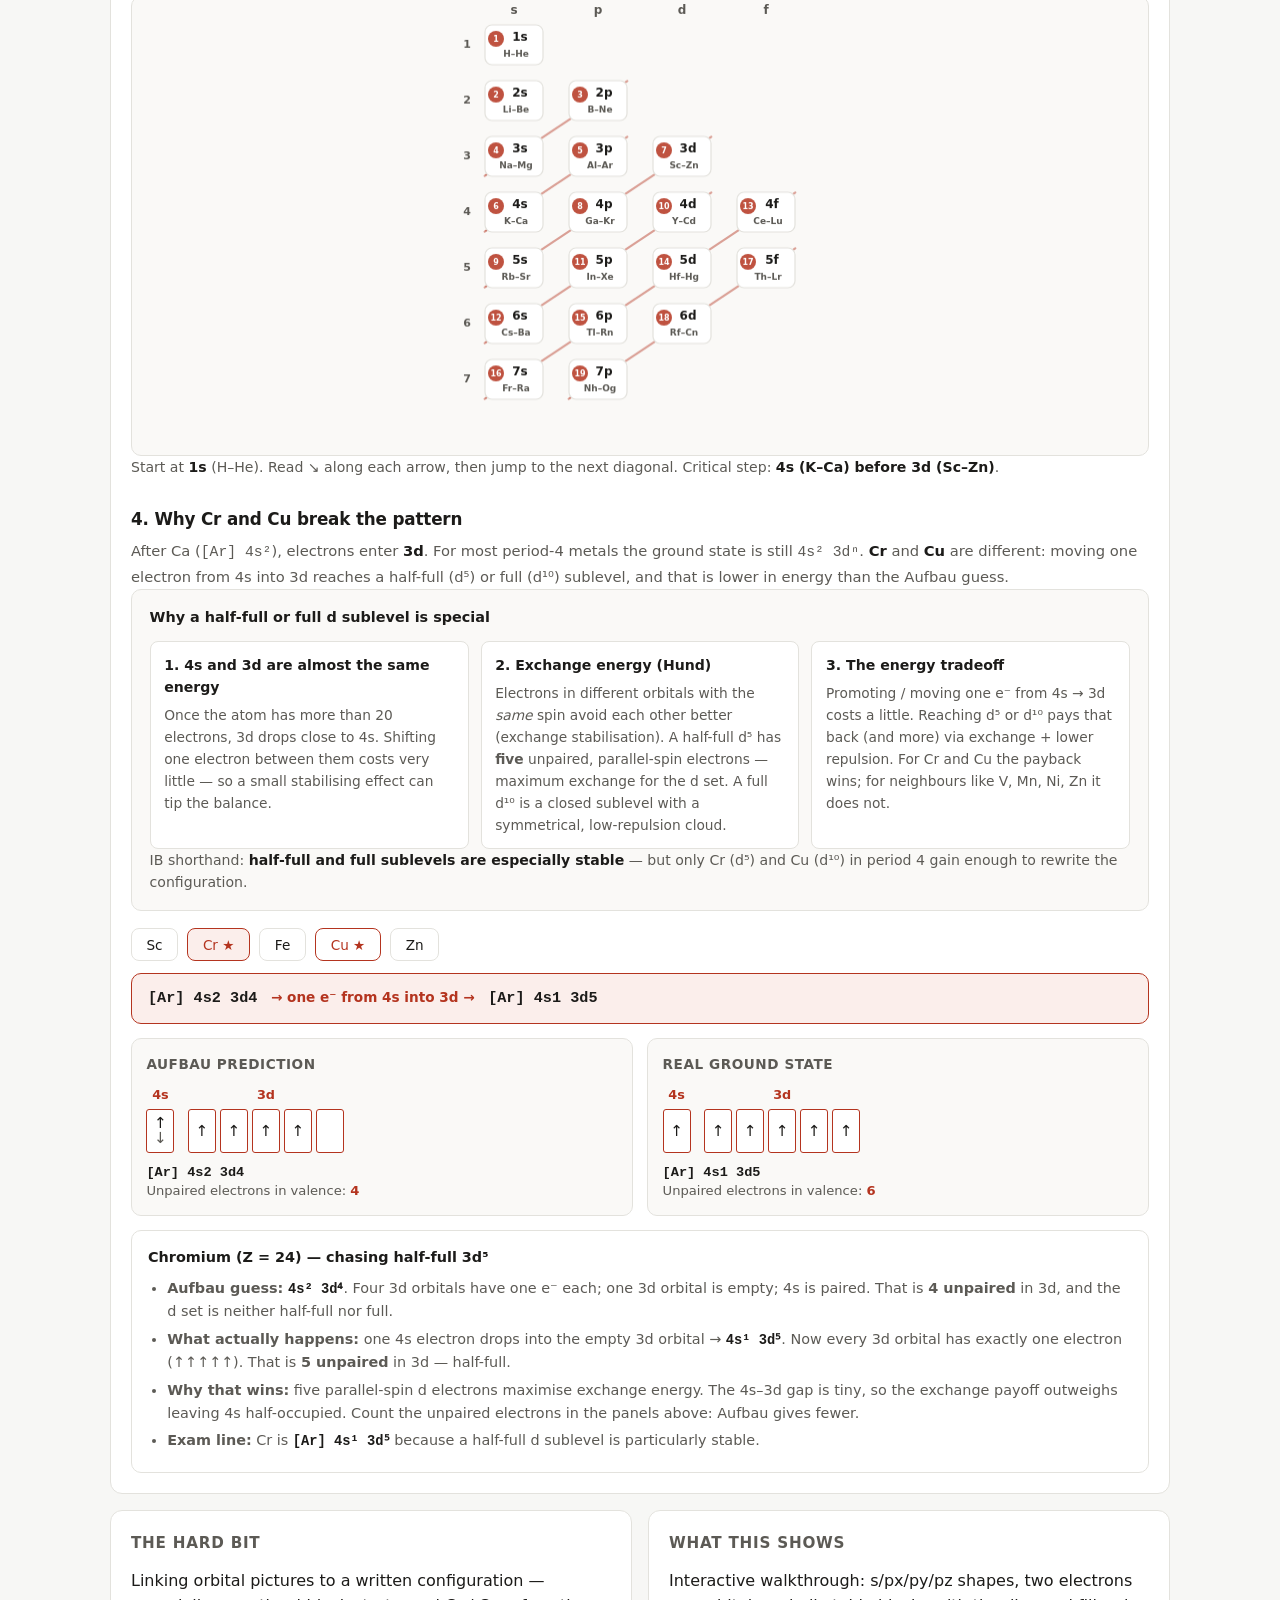
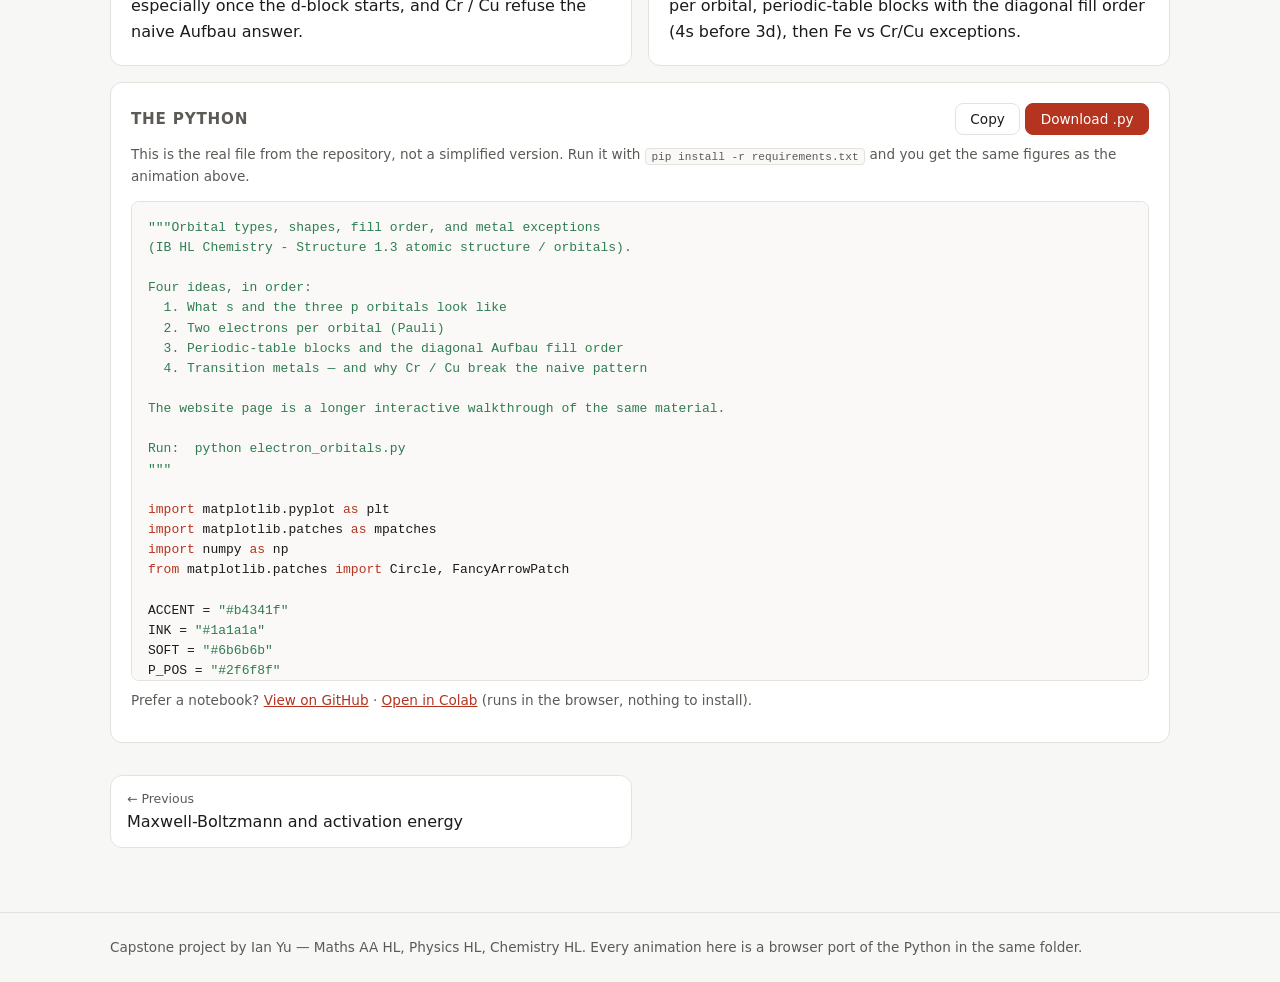
==== commit 43e06295: "Tell the phone nav about path navigations, and rebuild topic pages pushState fires no event, so the " ====
--- a/docs/t/electron-orbitals/index.html
+++ b/docs/t/electron-orbitals/index.html
@@ -32,6 +32,7 @@
 <meta name="twitter:image" content="https://iyu210-tech.github.io/Capstone_Repository/og/electron-orbitals.png">
 
 <link rel="icon" href="data:image/svg+xml,%3Csvg xmlns='http://www.w3.org/2000/svg' viewBox='0 0 32 32'%3E%3Crect width='32' height='32' rx='7' fill='%23b4341f'/%3E%3Ctext x='16' y='24' font-size='23' font-family='Georgia,serif' fill='%23fff' text-anchor='middle'%3E%E2%88%AB%3C/text%3E%3C/svg%3E">
+<link rel="manifest" href="../../manifest.webmanifest">
 <link rel="stylesheet" href="../../style.css">
 </head>
 <body>
@@ -119,6 +120,7 @@
   <section class="controls">
     <label class="sr-only" for="search">Search topics</label>
     <input id="search" type="search" placeholder="Search topics, e.g. &ldquo;why does heating speed up a reaction&rdquo;" autocomplete="off">
+    <p class="search-hint" aria-hidden="true">Press <kbd>/</kbd> from anywhere to jump here.</p>
     <div id="filters" class="filters" role="group" aria-label="Filter by subject"></div>
   </section>
 
@@ -242,6 +244,8 @@
 <script src="../../demos.js"></script>
 <script src="../../app.js"></script>
 <script src="../../nav.js"></script>
+<script src="../../share.js"></script>
+<script src="../../progress.js"></script>
 <script src="../../auth-config.js"></script>
 <script type="module" src="../../auth.js"></script>
 </body>
--- a/docs/style.css
+++ b/docs/style.css
@@ -704,6 +704,31 @@
 
 @media print { .mobile-nav { display: none !important; } }
 
+/* The "/" shortcut is only any use with a keyboard, so touch screens skip it. */
+.search-hint { margin: -.35rem 0 0; font-size: .78rem; color: var(--ink-soft); }
+.search-hint kbd {
+  font: 600 .75rem/1 ui-monospace, SFMono-Regular, Menlo, Consolas, monospace;
+  border: 1px solid var(--border); border-bottom-width: 2px; border-radius: 4px;
+  padding: .1rem .35rem; background: var(--surface); color: var(--ink);
+}
+@media (hover: none) { .search-hint { display: none; } }
+
+/* previous / next / related ----------------------------------------------- */
+.topic-nav { margin-top: 2rem; }
+.prev-next { display: grid; grid-template-columns: 1fr 1fr; gap: 1rem; }
+.prev-next a, .related-link {
+  display: block; text-decoration: none; color: var(--ink);
+  background: var(--surface); border: 1px solid var(--border);
+  border-radius: var(--radius); padding: .8rem 1rem;
+}
+.prev-next a:hover, .related-link:hover { border-color: var(--accent); }
+.prev-next .next { grid-column: 2; text-align: right; }
+.prev-next small, .related-link small { display: block; color: var(--ink-soft); font-size: .78rem; }
+.topic-nav h2 { font-size: .95rem; text-transform: uppercase; letter-spacing: .05em; color: var(--ink-soft); margin: 1.5rem 0 .6rem; }
+.related { list-style: none; padding: 0; margin: 0; display: grid; gap: .6rem; grid-template-columns: repeat(auto-fill, minmax(220px, 1fr)); }
+@media (max-width: 560px) { .prev-next { grid-template-columns: 1fr; } .prev-next .next { grid-column: 1; } }
+@media print { .topic-nav { display: none !important; } }
+
 /* progress and sharing --------------------------------------------------- */
 /* Deliberately plain: built from the existing .btn / .chip / .ctl-row pieces
    so it sits in whatever look the rest of the site has. */
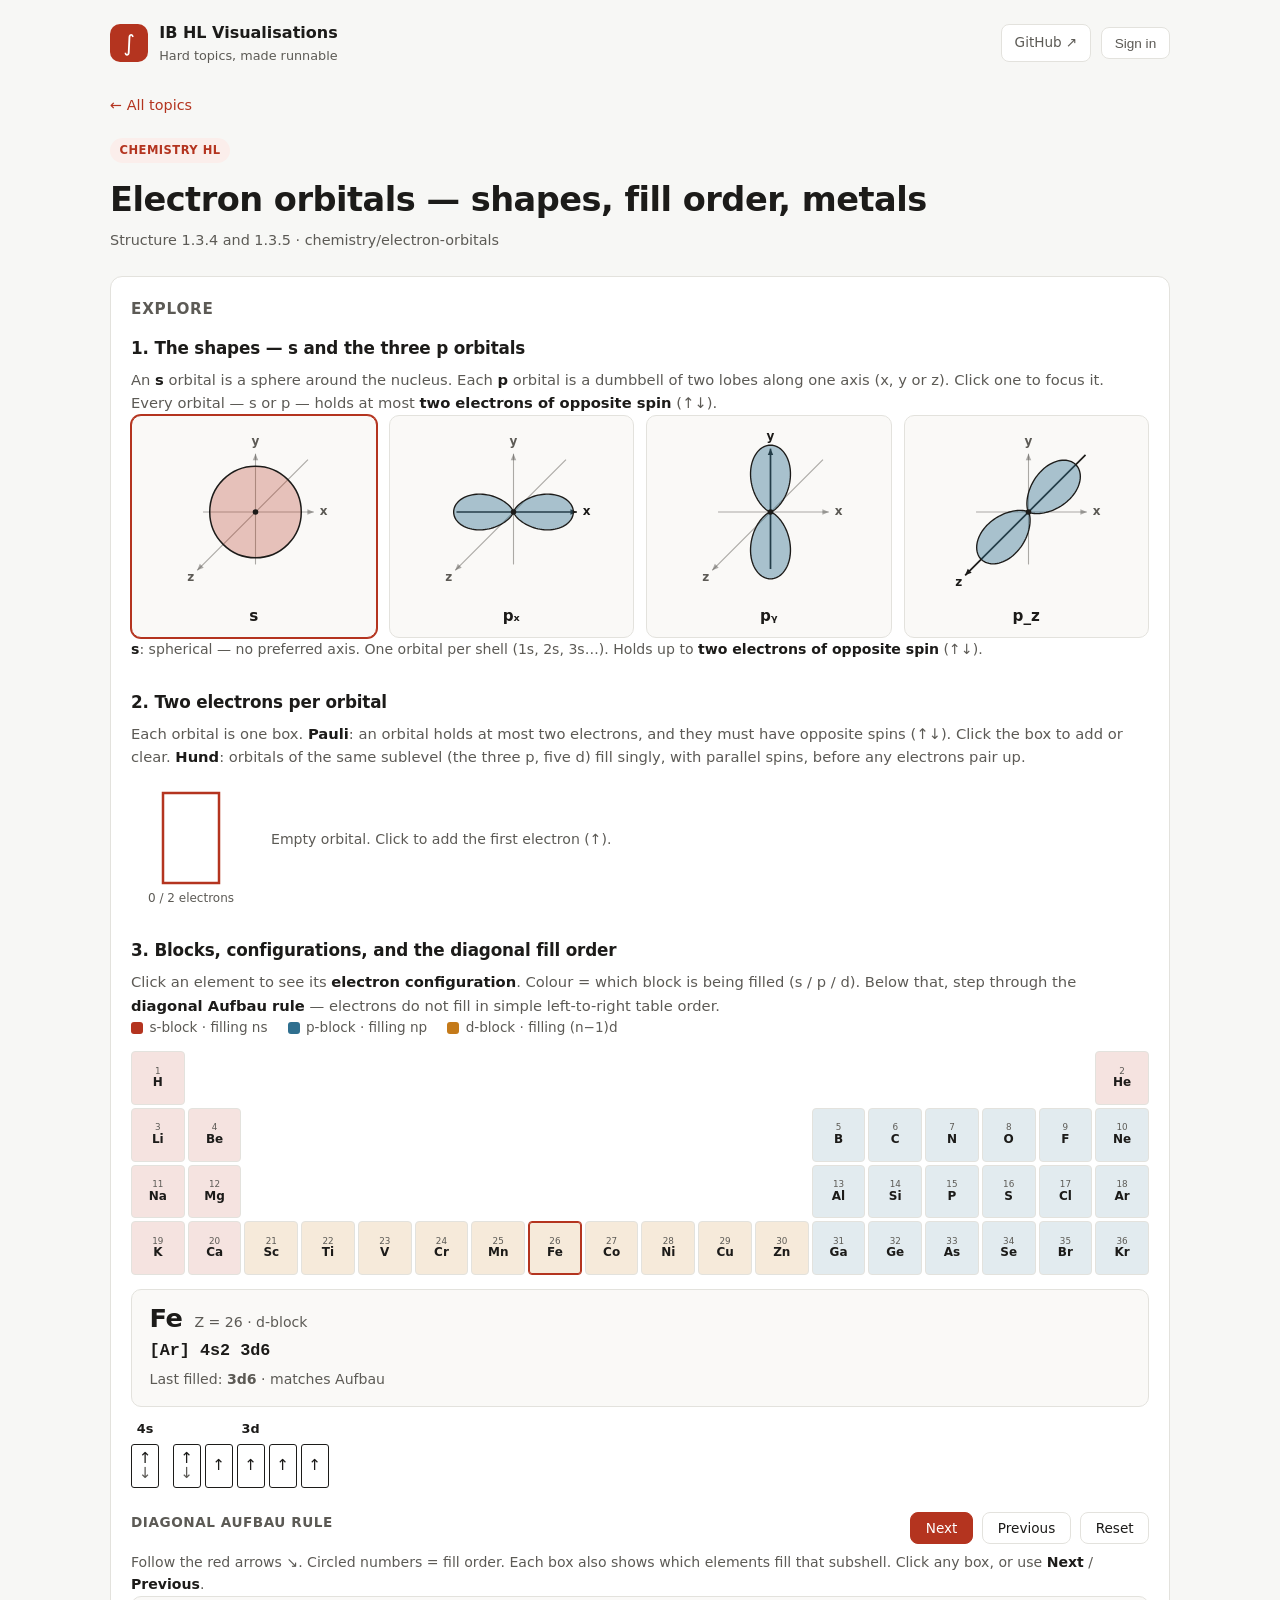
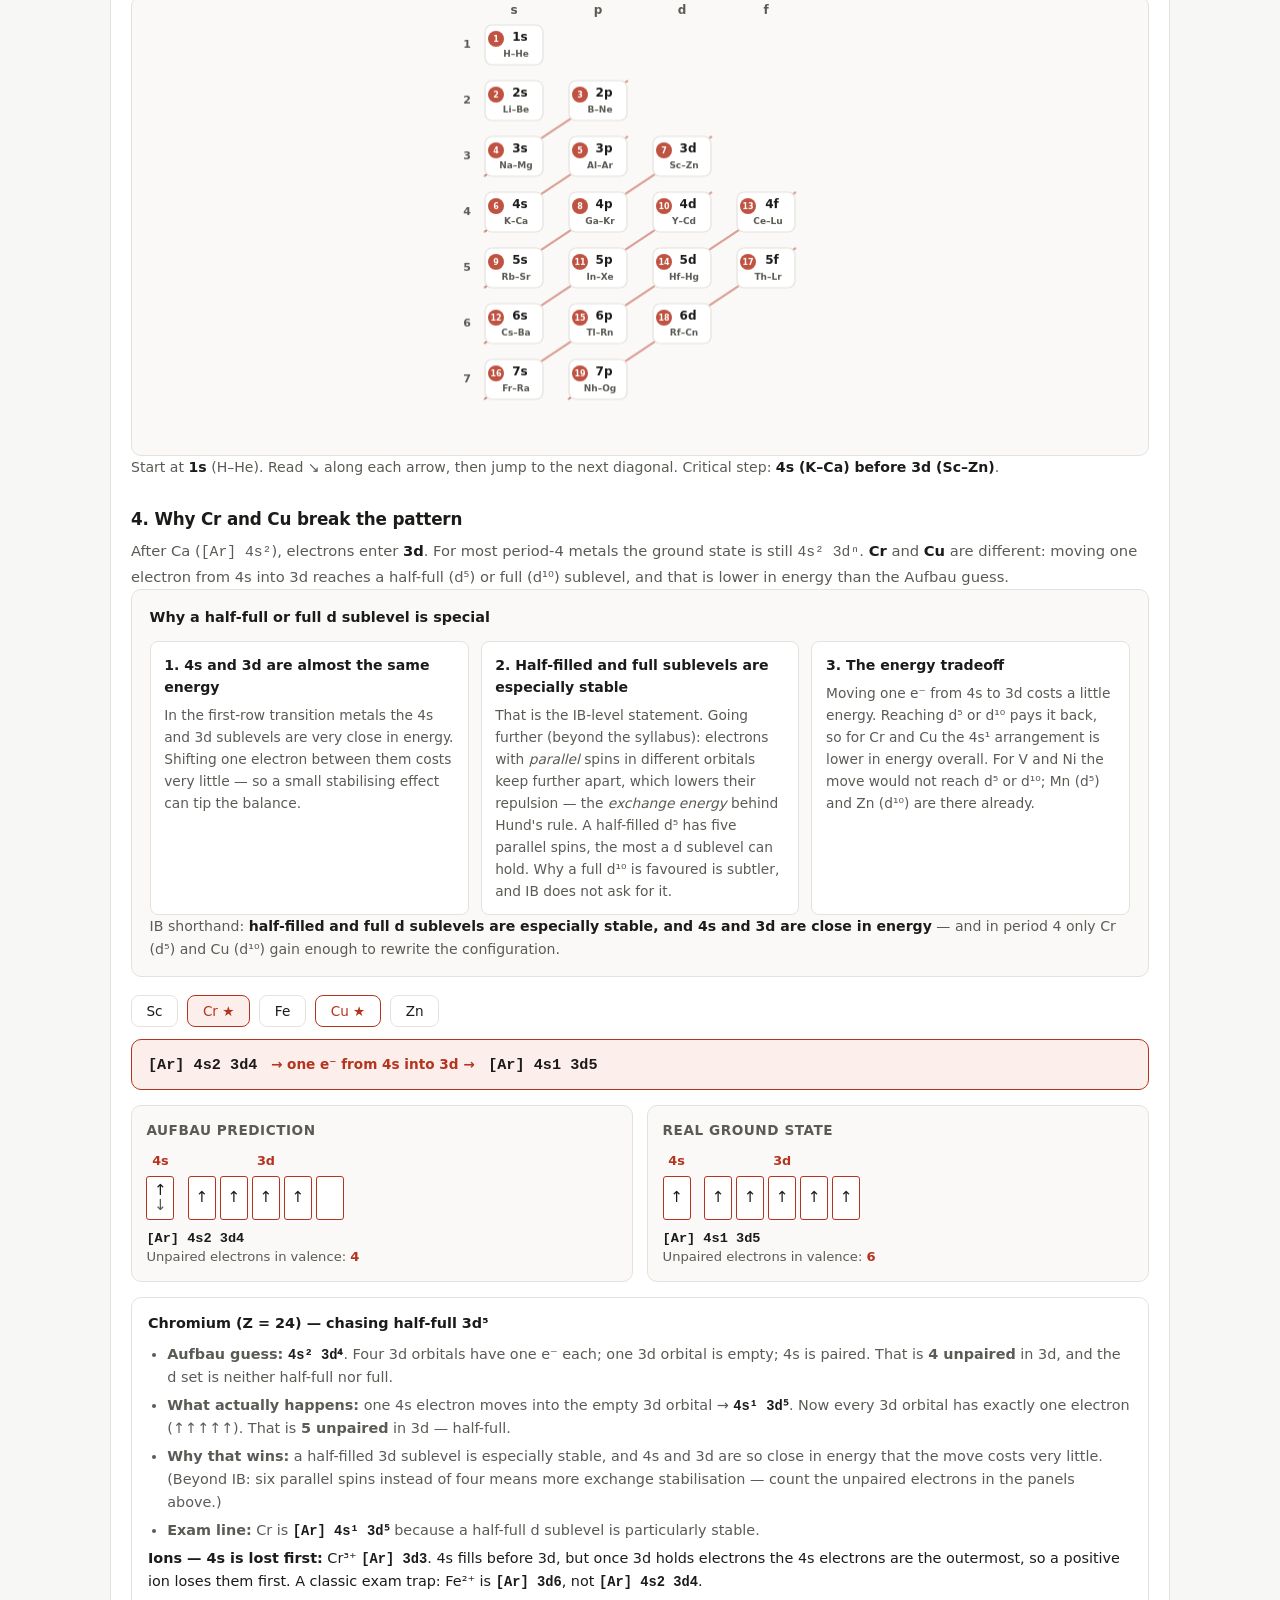
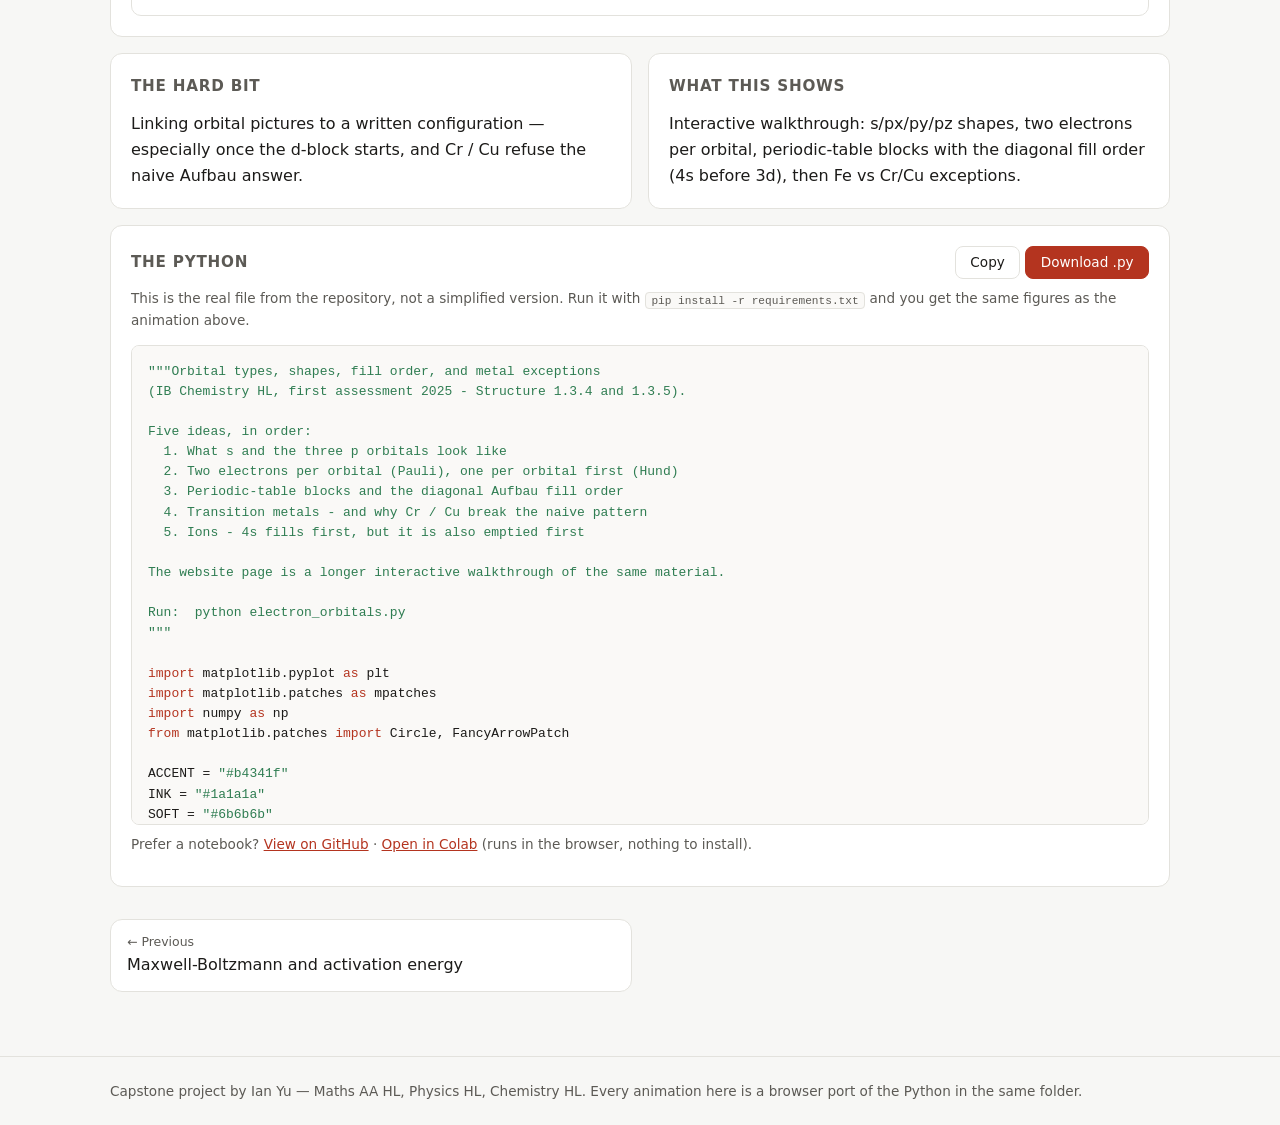
==== commit 866693af: "Merge the science pass: parity, energy axis, orbitals review, content fields Co-Authored-By: Claude " ====
--- a/docs/t/electron-orbitals/index.html
+++ b/docs/t/electron-orbitals/index.html
@@ -60,7 +60,7 @@
     <header class="topic-head">
       <span class="pill">Chemistry HL</span>
       <h1 tabindex="-1">Electron orbitals — shapes, fill order, metals</h1>
-      <p class="syllabus">Structure 1.3 &middot; chemistry/electron-orbitals</p>
+      <p class="syllabus">Structure 1.3.4 and 1.3.5 &middot; chemistry/electron-orbitals</p>
     </header>
     <section class="two-up">
       <div class="panel">
@@ -71,6 +71,25 @@
         <h2>What this shows</h2>
         <p>Interactive walkthrough: s/px/py/pz shapes, two electrons per orbital, periodic-table blocks with the diagonal fill order (4s before 3d), then Fe vs Cr/Cu exceptions.</p>
       </div>
+    </section>
+    <section class="panel">
+      <h2>Try changing</h2>
+      <ul>
+        <li>In section 4 of the script, swap Cr for Cu (`fill_aufbau(29)`).</li>
+        <li>Add Mn (Z = 25) - Aufbau works: `[Ar] 4s² 3d⁵`, already half-filled.</li>
+        <li>Try other ions with `ion_config`: `ion_config(25, 2)` gives Mn²⁺ as `[Ar] 3d⁵`, and `ion_config(17, -1)` gives Cl⁻ as `[Ne] 3s² 3p⁶`.</li>
+      </ul>
+    </section>
+    <section class="panel">
+      <h2>The maths</h2>
+      <p><code>\text{electrons in shell } n \le 2n^2</code> &mdash; The most electrons a main energy level can hold</p>
+      <p><code>\text{fill order: lower } n + l \text{ first; for a tie, lower } n \qquad (s, p, d, f:\ l = 0, 1, 2, 3)</code> &mdash; The Madelung rule behind the diagonal chart - it puts 4s (4 + 0) before 3d (3 + 2)</p>
+      <p><code>\text{Cr: [Ar]}\,4s^1\,3d^5 \qquad \text{Cu: [Ar]}\,4s^1\,3d^{10}</code> &mdash; The two exceptions IB asks for: a half-filled or full 3d sublevel</p>
+    </section>
+    <section class="panel">
+      <h2>Check yourself</h2>
+      <details><summary>Fe is [Ar] 4s² 3d⁶, and 3d was filled last. When Fe forms Fe²⁺, which two electrons does it lose? Predict, then pick Fe in part 4.</summary><p>The two 4s electrons, not two 3d ones: the ions line shows Fe²⁺ as [Ar] 3d⁶ (and Fe³⁺ as [Ar] 3d⁵). 4s fills before 3d, but once 3d holds electrons the 4s electrons are the outermost, so a positive ion loses them first. [Ar] 4s² 3d⁴ is the classic wrong answer.</p></details>
+      <details><summary>Cr is [Ar] 4s¹ 3d⁵ rather than the Aufbau guess 4s² 3d⁴. How many unpaired electrons does each arrangement have?</summary><p>4 for the Aufbau guess and 6 for the real one - the two Cr panels count them. Moving one electron from 4s into the empty 3d orbital gives a half-filled 3d sublevel with every electron unpaired and parallel (Hund). Half-filled and full d sublevels are especially stable, and 4s and 3d are close in energy, so the move lowers the energy.</p></details>
     </section>
     <noscript>
       <div class="noscript">
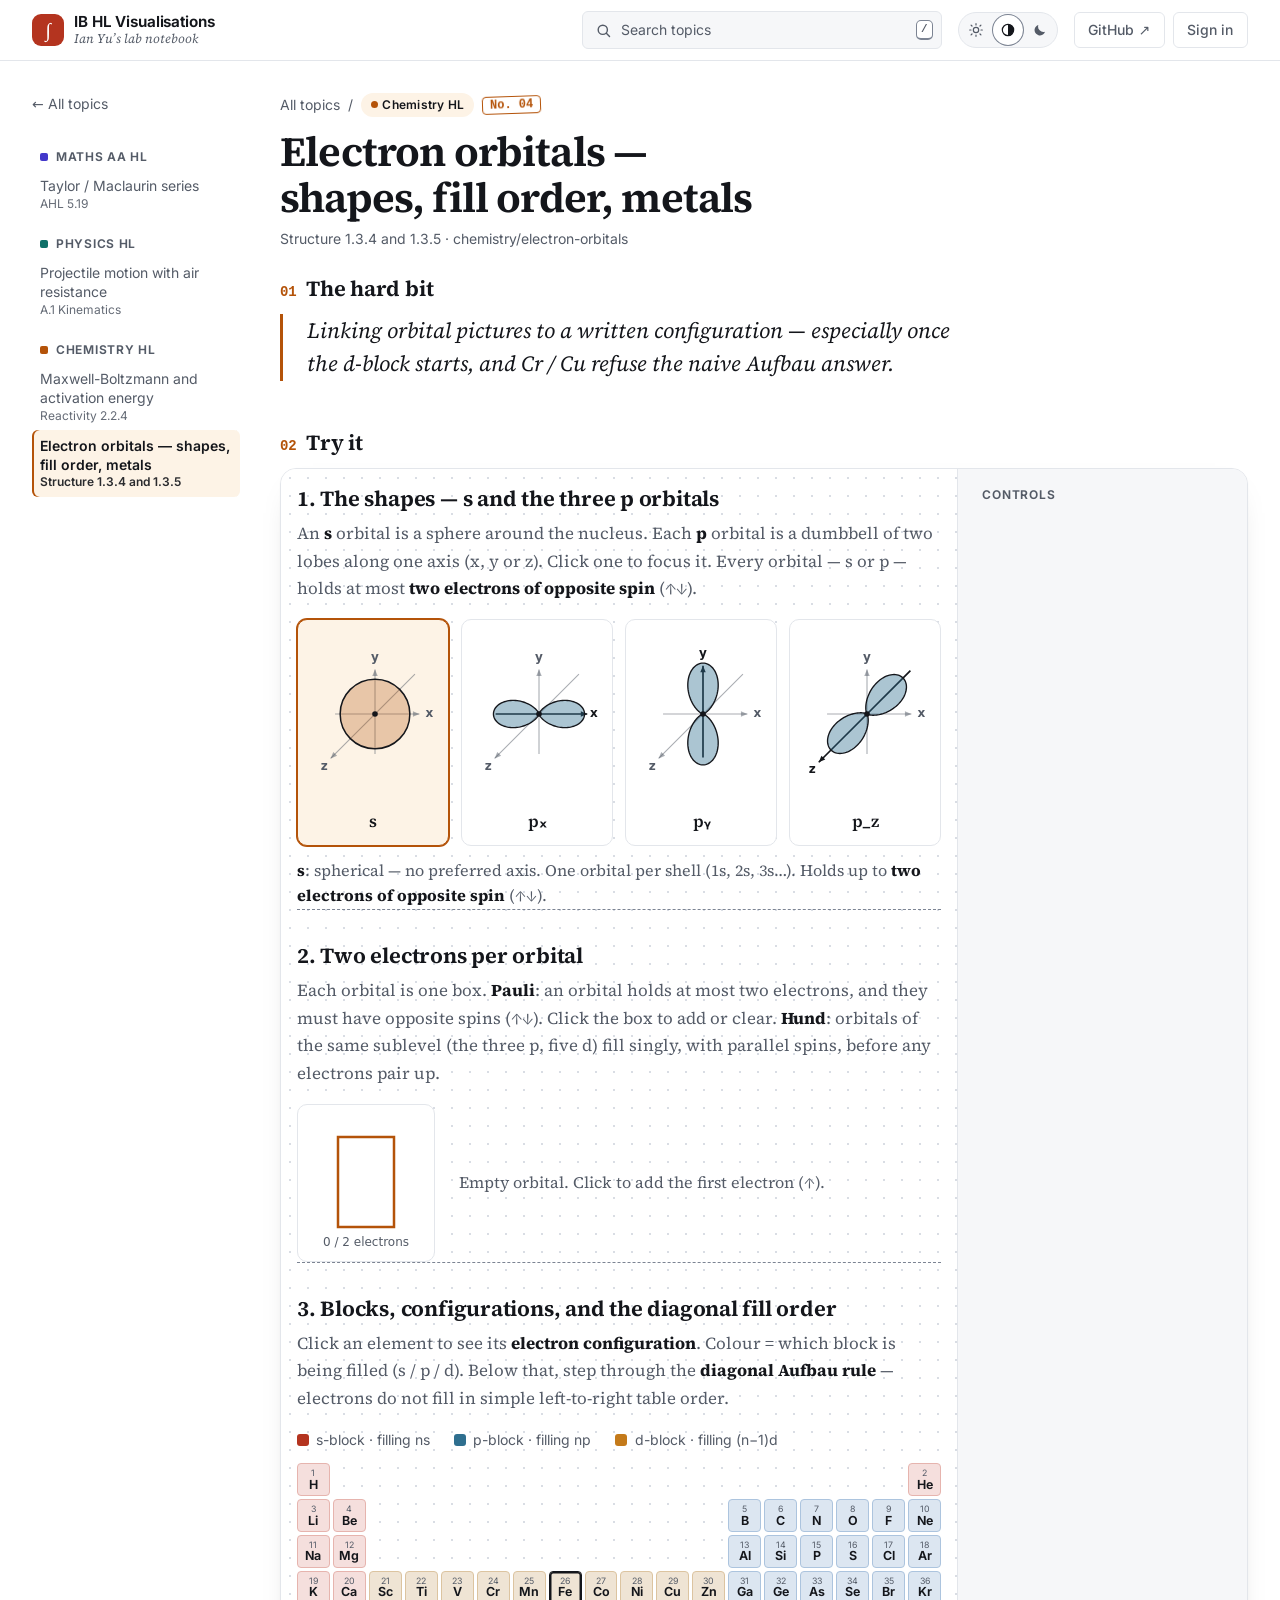
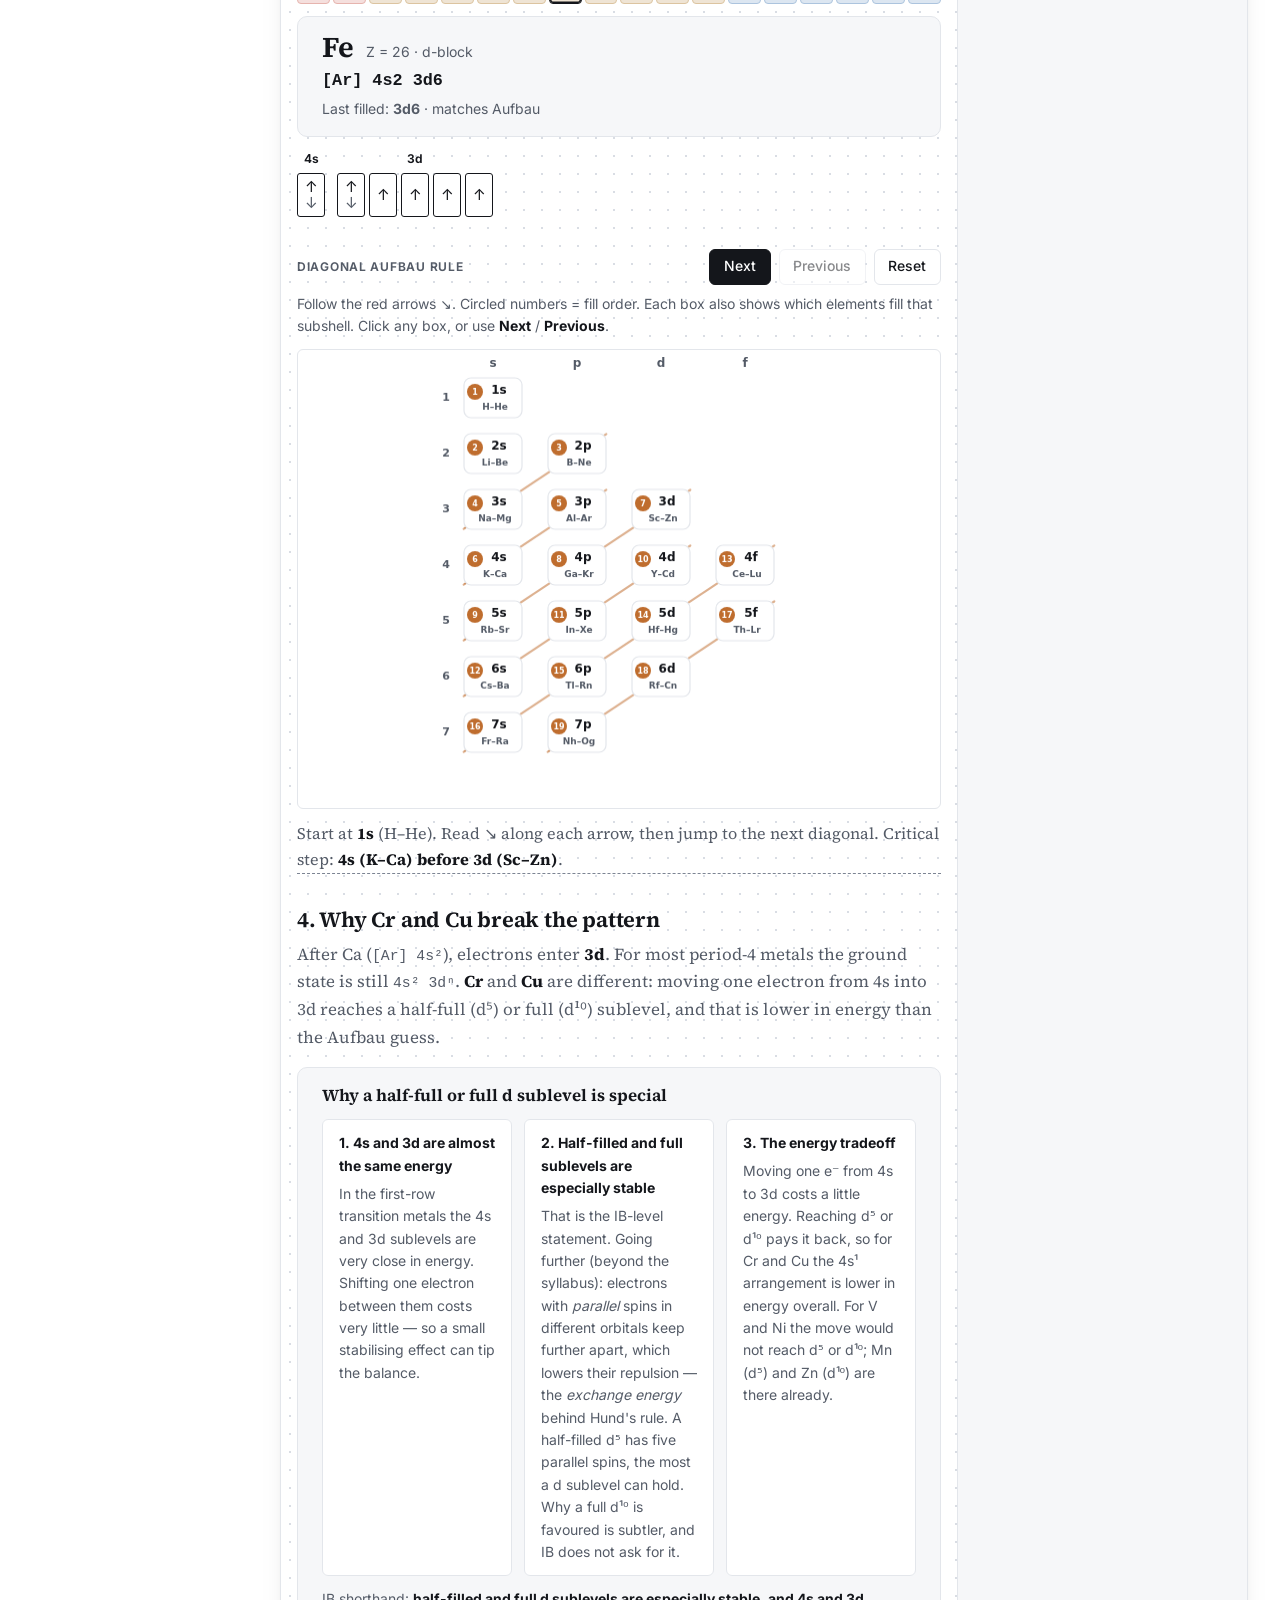
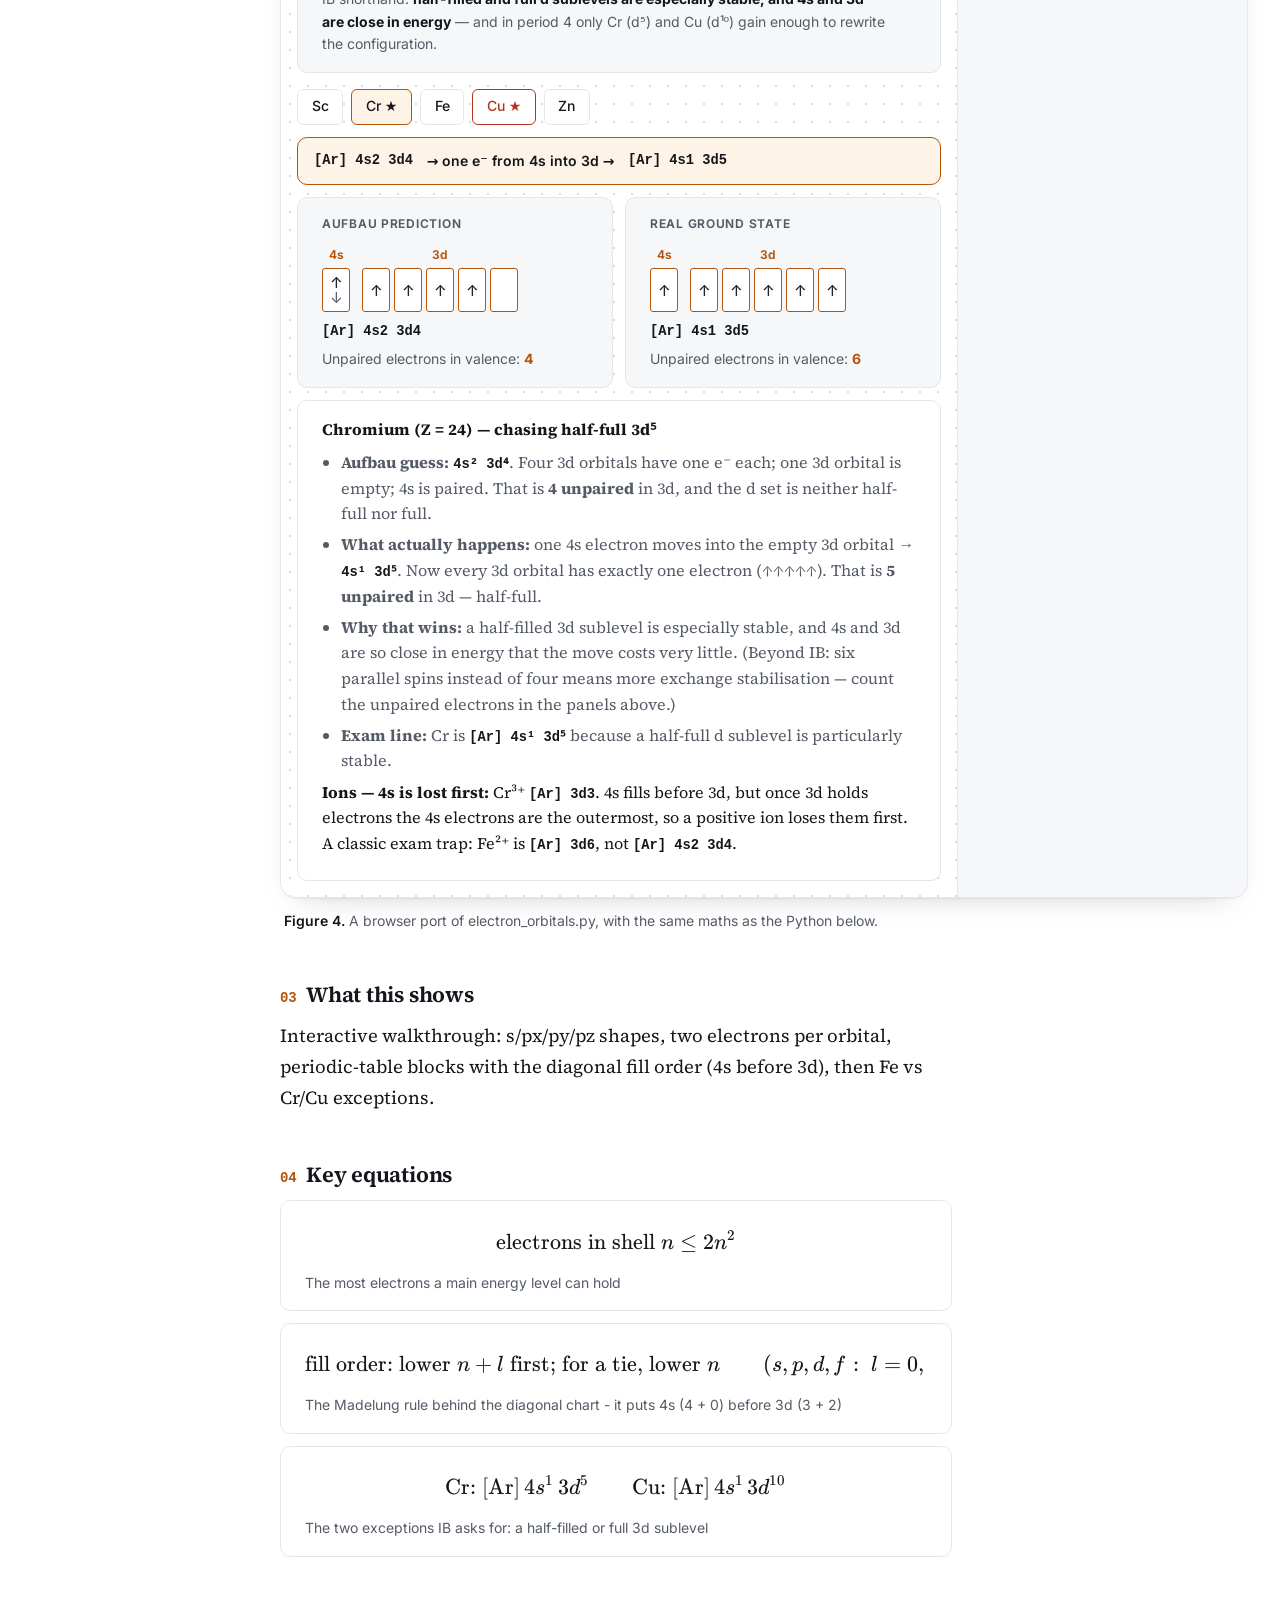
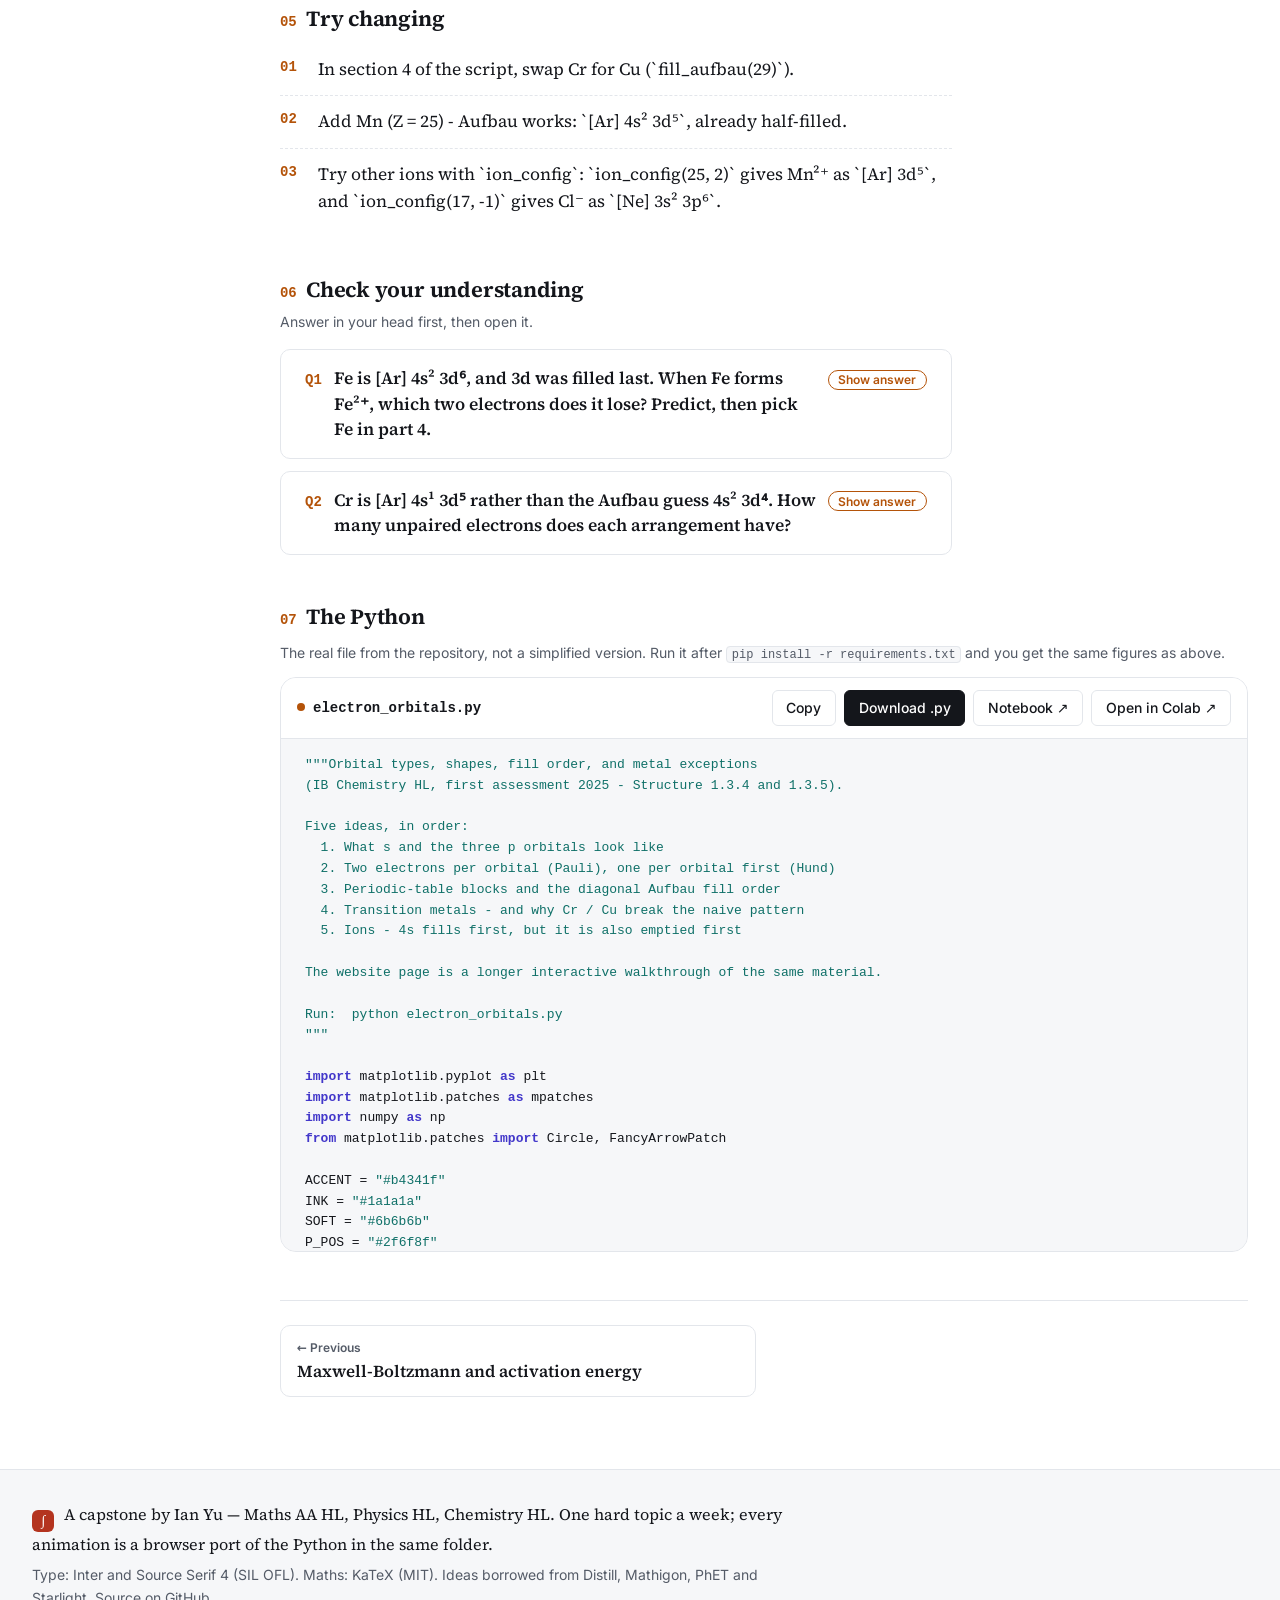
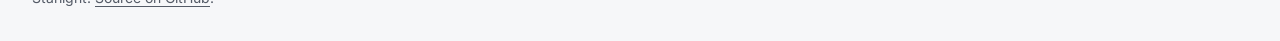
==== commit 67a687e5: "Rebuild topic pages from the new template Co-Authored-By: Claude Opus 5.5 <noreply@anthropic.com>" ====
--- a/docs/t/electron-orbitals/index.html
+++ b/docs/t/electron-orbitals/index.html
@@ -9,8 +9,8 @@
 <meta name="viewport" content="width=device-width, initial-scale=1">
 <title>Electron orbitals — shapes, fill order, metals — IB HL Visualisations</title>
 <meta name="description" content="Interactive walkthrough: s/px/py/pz shapes, two electrons per orbital, periodic-table blocks with the diagonal fill order (4s before 3d), then Fe vs Cr/Cu exceptions.">
-<meta name="theme-color" content="#b4341f" media="(prefers-color-scheme: light)">
-<meta name="theme-color" content="#14140f" media="(prefers-color-scheme: dark)">
+<meta name="theme-color" content="#ffffff" media="(prefers-color-scheme: light)">
+<meta name="theme-color" content="#0f1116" media="(prefers-color-scheme: dark)">
 <link rel="canonical" href="https://iyu210-tech.github.io/Capstone_Repository/t/electron-orbitals/">
 
 <!-- Link previews. Without these the capstone shares as a blank grey card.
@@ -33,25 +33,59 @@
 
 <link rel="icon" href="data:image/svg+xml,%3Csvg xmlns='http://www.w3.org/2000/svg' viewBox='0 0 32 32'%3E%3Crect width='32' height='32' rx='7' fill='%23b4341f'/%3E%3Ctext x='16' y='24' font-size='23' font-family='Georgia,serif' fill='%23fff' text-anchor='middle'%3E%E2%88%AB%3C/text%3E%3C/svg%3E">
 <link rel="manifest" href="../../manifest.webmanifest">
+<!-- Fonts are self-hosted (docs/fonts/, both SIL OFL): the CSP allows fonts
+     from 'self', and a student on a school network that blocks Google still
+     gets the real type. Only the two upright faces are preloaded; the italic
+     is small and fetched when something first uses it. -->
+<link rel="preload" href="../../fonts/inter-latin.woff2" as="font" type="font/woff2" crossorigin>
+<link rel="preload" href="../../fonts/source-serif-4-latin.woff2" as="font" type="font/woff2" crossorigin>
 <link rel="stylesheet" href="../../style.css">
+<!-- Before first paint, so a saved dark theme never flashes white. -->
+<script src="../../theme.js"></script>
 </head>
 <body>
 
 <a class="skip-link" href="#view">Skip to content</a>
 
 <header class="site-head">
-  <a class="brand" href="#/">
-    <span class="brand-mark" aria-hidden="true">&#8747;</span>
-    <span>
-      <strong>IB HL Visualisations</strong>
-      <small>Hard topics, made runnable</small>
-    </span>
-  </a>
-  <nav class="head-actions">
-    <a class="ghost-btn" href="https://github.com/iyu210-tech/Capstone_Repository" target="_blank" rel="noopener">GitHub &#8599;</a>
-    <!-- Filled by auth.js: a "Sign in" button, or the account name plus "Sign out". -->
-    <div id="account" class="account"></div>
-  </nav>
+  <div class="site-head-inner">
+    <a class="brand" href="#/">
+      <span class="brand-mark" aria-hidden="true">&#8747;</span>
+      <span class="brand-text">
+        <strong>IB HL Visualisations</strong>
+        <small>Ian Yu&rsquo;s lab notebook</small>
+      </span>
+    </a>
+
+    <!-- Search lives on the home page; from anywhere else this takes you
+         there with the box focused (nav.js), the same as the phone tab. -->
+    <button type="button" class="head-search" id="head-search">
+      <svg viewBox="0 0 24 24" aria-hidden="true"><circle cx="11" cy="11" r="6.5"/><path d="M16 16l4.5 4.5"/></svg>
+      <span>Search topics</span>
+      <kbd aria-hidden="true">/</kbd>
+    </button>
+
+    <div class="theme-toggle" role="group" aria-label="Colour theme">
+      <button type="button" data-theme-choice="light" aria-pressed="false" title="Light">
+        <svg viewBox="0 0 24 24" aria-hidden="true"><circle cx="12" cy="12" r="4"/><path d="M12 2.5v2M12 19.5v2M4.6 4.6l1.4 1.4M18 18l1.4 1.4M2.5 12h2M19.5 12h2M4.6 19.4 6 18M18 6l1.4-1.4"/></svg>
+        <span class="sr-only">Light</span>
+      </button>
+      <button type="button" data-theme-choice="system" aria-pressed="true" title="Match the system">
+        <svg viewBox="0 0 24 24" aria-hidden="true"><circle cx="12" cy="12" r="8.5"/><path d="M12 3.5a8.5 8.5 0 0 1 0 17z" class="fill"/></svg>
+        <span class="sr-only">System</span>
+      </button>
+      <button type="button" data-theme-choice="dark" aria-pressed="false" title="Dark">
+        <svg viewBox="0 0 24 24" aria-hidden="true"><path d="M19.5 14.5A8 8 0 0 1 9.5 4.5a8 8 0 1 0 10 10z"/></svg>
+        <span class="sr-only">Dark</span>
+      </button>
+    </div>
+
+    <nav class="head-actions" aria-label="Site">
+      <a class="ghost-btn" href="https://github.com/iyu210-tech/Capstone_Repository" target="_blank" rel="noopener">GitHub &#8599;</a>
+      <!-- Filled by auth.js: a "Sign in" button, or the account name plus "Sign out". -->
+      <div id="account" class="account"></div>
+    </nav>
+  </div>
 </header>
 
 <main id="view" tabindex="-1">
@@ -60,7 +94,7 @@
     <header class="topic-head">
       <span class="pill">Chemistry HL</span>
       <h1 tabindex="-1">Electron orbitals — shapes, fill order, metals</h1>
-      <p class="syllabus">Structure 1.3.4 and 1.3.5 &middot; chemistry/electron-orbitals</p>
+      <p class="syllabus">Structure 1.3 &middot; chemistry/electron-orbitals</p>
     </header>
     <section class="two-up">
       <div class="panel">
@@ -71,25 +105,6 @@
         <h2>What this shows</h2>
         <p>Interactive walkthrough: s/px/py/pz shapes, two electrons per orbital, periodic-table blocks with the diagonal fill order (4s before 3d), then Fe vs Cr/Cu exceptions.</p>
       </div>
-    </section>
-    <section class="panel">
-      <h2>Try changing</h2>
-      <ul>
-        <li>In section 4 of the script, swap Cr for Cu (`fill_aufbau(29)`).</li>
-        <li>Add Mn (Z = 25) - Aufbau works: `[Ar] 4s² 3d⁵`, already half-filled.</li>
-        <li>Try other ions with `ion_config`: `ion_config(25, 2)` gives Mn²⁺ as `[Ar] 3d⁵`, and `ion_config(17, -1)` gives Cl⁻ as `[Ne] 3s² 3p⁶`.</li>
-      </ul>
-    </section>
-    <section class="panel">
-      <h2>The maths</h2>
-      <p><code>\text{electrons in shell } n \le 2n^2</code> &mdash; The most electrons a main energy level can hold</p>
-      <p><code>\text{fill order: lower } n + l \text{ first; for a tie, lower } n \qquad (s, p, d, f:\ l = 0, 1, 2, 3)</code> &mdash; The Madelung rule behind the diagonal chart - it puts 4s (4 + 0) before 3d (3 + 2)</p>
-      <p><code>\text{Cr: [Ar]}\,4s^1\,3d^5 \qquad \text{Cu: [Ar]}\,4s^1\,3d^{10}</code> &mdash; The two exceptions IB asks for: a half-filled or full 3d sublevel</p>
-    </section>
-    <section class="panel">
-      <h2>Check yourself</h2>
-      <details><summary>Fe is [Ar] 4s² 3d⁶, and 3d was filled last. When Fe forms Fe²⁺, which two electrons does it lose? Predict, then pick Fe in part 4.</summary><p>The two 4s electrons, not two 3d ones: the ions line shows Fe²⁺ as [Ar] 3d⁶ (and Fe³⁺ as [Ar] 3d⁵). 4s fills before 3d, but once 3d holds electrons the 4s electrons are the outermost, so a positive ion loses them first. [Ar] 4s² 3d⁴ is the classic wrong answer.</p></details>
-      <details><summary>Cr is [Ar] 4s¹ 3d⁵ rather than the Aufbau guess 4s² 3d⁴. How many unpaired electrons does each arrangement have?</summary><p>4 for the Aufbau guess and 6 for the real one - the two Cr panels count them. Moving one electron from 4s into the empty 3d orbital gives a half-filled 3d sublevel with every electron unpaired and parallel (Hund). Half-filled and full d sublevels are especially stable, and 4s and 3d are close in energy, so the move lowers the energy.</p></details>
     </section>
     <noscript>
       <div class="noscript">
@@ -123,90 +138,155 @@
 </nav>
 
 <footer class="site-foot">
-  <p>Capstone project by Ian Yu &mdash; Maths AA HL, Physics HL, Chemistry HL.
-     Every animation here is a browser port of the Python in the same folder.</p>
+  <div class="site-foot-inner">
+    <p class="foot-sign"><span class="brand-mark small" aria-hidden="true">&#8747;</span>
+       A capstone by Ian Yu &mdash; Maths AA HL, Physics HL, Chemistry HL.
+       One hard topic a week; every animation is a browser port of the Python
+       in the same folder.</p>
+    <p class="foot-credits">Type: Inter and Source Serif 4 (SIL OFL). Maths:
+       KaTeX (MIT). Ideas borrowed from Distill, Mathigon, PhET and Starlight.
+       <a href="https://github.com/iyu210-tech/Capstone_Repository" target="_blank" rel="noopener">Source on GitHub</a>.</p>
+  </div>
 </footer>
 
 <!-- templates ------------------------------------------------------------ -->
 <template id="tpl-home">
   <section class="hero">
-    <h1 tabindex="-1">Hard IB topics you can <em>run</em>.</h1>
-    <p>Each topic is a small, self-contained Python program that makes one
-       difficult idea visible. Play with it here in the browser, then download
-       the code and change the numbers yourself.</p>
+    <div class="hero-text">
+      <p class="eyebrow">A capstone by Ian Yu &middot; Maths AA HL &middot; Physics HL &middot; Chemistry HL</p>
+      <h1 tabindex="-1">Hard IB topics, worked out until they <em>run</em>.</h1>
+      <p class="hero-lede">Every week I take the HL topic that was hardest and
+         turn it into something you can play with here, then take home as the
+         real Python.</p>
+    </div>
+    <ol class="hero-steps" aria-label="How it works">
+      <li><span><b>Type</b> the question you&rsquo;re stuck on.</span></li>
+      <li><span><b>Drag</b> the sliders until it clicks.</span></li>
+      <li><span><b>Take</b> the code: copy, download or open it in Colab.</span></li>
+    </ol>
   </section>
 
-  <section class="controls">
-    <label class="sr-only" for="search">Search topics</label>
-    <input id="search" type="search" placeholder="Search topics, e.g. &ldquo;why does heating speed up a reaction&rdquo;" autocomplete="off">
-    <p class="search-hint" aria-hidden="true">Press <kbd>/</kbd> from anywhere to jump here.</p>
+  <section class="controls" aria-label="Find a topic">
+    <label class="search-label" for="search">What are you stuck on?</label>
+    <div class="search-box">
+      <svg viewBox="0 0 24 24" aria-hidden="true"><circle cx="11" cy="11" r="6.5"/><path d="M16 16l4.5 4.5"/></svg>
+      <input id="search" type="search" placeholder="e.g. why does heating speed up a reaction" autocomplete="off" spellcheck="false">
+      <!-- The "/" shortcut, shown where it can be used: touch screens hide it. -->
+      <span class="search-hint" aria-hidden="true">Press <kbd>/</kbd></span>
+    </div>
+    <div class="suggest" data-suggest hidden><span class="suggest-lead">Try</span></div>
     <div id="filters" class="filters" role="group" aria-label="Filter by subject"></div>
   </section>
 
-  <p id="count" class="count" role="status" aria-live="polite"></p>
-  <section id="cards" class="cards"></section>
+  <div class="status-row">
+    <p id="count" class="count" role="status" aria-live="polite"></p>
+  </div>
+  <section id="cards" class="cards" aria-label="Topics"></section>
   <p id="empty" class="empty" hidden></p>
 </template>
 
 <template id="tpl-topic">
-  <a class="back" href="#/">&#8592; All topics</a>
-  <article class="topic">
-    <header class="topic-head">
-      <span class="pill" data-subject></span>
-      <h1 data-title tabindex="-1"></h1>
-      <p class="syllabus" data-syllabus></p>
-    </header>
-
-    <section class="panel" id="demo-panel">
-      <h2>Explore</h2>
-      <div class="demo">
-        <canvas id="stage" width="900" height="480" role="img" aria-label="Interactive plot"></canvas>
-        <div id="demo-controls" class="demo-controls"></div>
-        <p id="demo-readout" class="readout" aria-live="off"></p>
-      </div>
-    </section>
-
-    <section class="two-up">
-      <div class="panel">
-        <h2>The hard bit</h2>
-        <p data-hard></p>
-      </div>
-      <div class="panel">
-        <h2>What this shows</h2>
-        <p data-shows></p>
-      </div>
-    </section>
-
-    <section class="panel">
-      <div class="panel-head">
-        <h2>The Python</h2>
-        <div class="actions">
-          <button id="copy-btn" class="btn">Copy</button>
-          <button id="dl-btn" class="btn primary">Download .py</button>
+  <div class="topic-layout">
+    <!-- Every topic, grouped by subject, so the next one is one click away.
+         Filled by app.js; hidden below 1180px, where prev/next does the job. -->
+    <aside class="topic-side" aria-label="All topics">
+      <a class="side-home" href="#/">&#8592; All topics</a>
+      <nav class="topic-index" data-index aria-label="Topics by subject"></nav>
+    </aside>
+
+    <article class="topic">
+      <header class="topic-head">
+        <p class="crumbs">
+          <a class="back" href="#/">All topics</a>
+          <span aria-hidden="true">/</span>
+          <span class="pill" data-subject></span>
+          <span class="entry-no" data-entry></span>
+        </p>
+        <h1 data-title tabindex="-1"></h1>
+        <p class="syllabus" data-syllabus></p>
+      </header>
+
+      <section class="block hard-block" aria-labelledby="h-hard">
+        <h2 class="kicker" id="h-hard"><span class="n"></span>The hard bit</h2>
+        <p class="lede" data-hard></p>
+      </section>
+
+      <section class="block figure-block" id="demo-panel" aria-labelledby="h-demo">
+        <h2 class="kicker" id="h-demo"><span class="n"></span>Try it</h2>
+        <!-- The figure and its controls: side by side when the article is
+             wide enough, controls under the figure on a phone. The orbitals
+             walkthrough replaces everything inside .demo with its own
+             sections. -->
+        <div class="demo">
+          <div class="demo-stage">
+            <canvas id="stage" width="900" height="480" role="img" aria-label="Interactive plot"></canvas>
+          </div>
+          <div class="demo-side">
+            <div class="observation">
+              <h3>What you&rsquo;re seeing</h3>
+              <p id="demo-readout" class="readout" aria-live="off"></p>
+            </div>
+            <h3 class="demo-side-title">Controls</h3>
+            <div id="demo-controls" class="demo-controls"></div>
+          </div>
         </div>
-      </div>
-      <p class="hint">This is the real file from the repository, not a
-         simplified version. Run it with
-         <code>pip install -r requirements.txt</code> and you get the same
-         figures as the animation above.</p>
-      <pre class="code" tabindex="0"><code id="source"></code></pre>
-      <p class="hint">
-        Prefer a notebook? <a data-notebook target="_blank" rel="noopener">View on GitHub</a>
-        &middot; <a data-colab target="_blank" rel="noopener">Open in Colab</a>
-        (runs in the browser, nothing to install).
-      </p>
-      <p class="sr-only" id="copy-status" role="status" aria-live="polite"></p>
-    </section>
-  </article>
+        <p class="fig-caption" data-caption></p>
+      </section>
+
+      <section class="block" aria-labelledby="h-shows">
+        <h2 class="kicker" id="h-shows"><span class="n"></span>What this shows</h2>
+        <p class="prose" data-shows></p>
+      </section>
+
+      <!-- The next three fill from topics.json when a topic has them
+           (equations, try_changing, questions) and stay hidden otherwise. -->
+      <section class="block" data-block="equations" aria-labelledby="h-eq" hidden>
+        <h2 class="kicker" id="h-eq"><span class="n"></span>Key equations</h2>
+        <div class="equations" data-equations></div>
+      </section>
+
+      <section class="block" data-block="try" aria-labelledby="h-try" hidden>
+        <h2 class="kicker" id="h-try"><span class="n"></span>Try changing</h2>
+        <ul class="try-list" data-try></ul>
+      </section>
+
+      <section class="block" data-block="questions" aria-labelledby="h-quiz" hidden>
+        <h2 class="kicker" id="h-quiz"><span class="n"></span>Check your understanding</h2>
+        <p class="block-note">Answer in your head first, then open it.</p>
+        <div class="quiz" data-questions></div>
+      </section>
+
+      <section class="block code-block" aria-labelledby="h-code">
+        <h2 class="kicker" id="h-code"><span class="n"></span>The Python</h2>
+        <p class="hint">The real file from the repository, not a simplified
+           version. Run it after <code>pip install -r requirements.txt</code>
+           and you get the same figures as above.</p>
+        <div class="code-card">
+          <div class="code-bar">
+            <span class="code-file" data-script></span>
+            <div class="actions">
+              <button id="copy-btn" class="btn">Copy</button>
+              <button id="dl-btn" class="btn primary">Download .py</button>
+              <a class="btn" data-notebook target="_blank" rel="noopener">Notebook &#8599;</a>
+              <a class="btn" data-colab target="_blank" rel="noopener">Open in Colab &#8599;</a>
+            </div>
+          </div>
+          <pre class="code" tabindex="0" aria-label="Python source"><code id="source"></code></pre>
+        </div>
+        <p class="sr-only" id="copy-status" role="status" aria-live="polite"></p>
+      </section>
+    </article>
+  </div>
 </template>
 
 <template id="tpl-missing">
   <section class="notfound">
+    <p class="eyebrow">Error 404 &middot; no such entry</p>
     <h1 tabindex="-1">That topic is not here</h1>
     <p>Nothing in the collection matches <code data-wanted></code>. It may have
        been renamed since the link was shared, or it may not be written yet
        &mdash; the collection grows each week.</p>
-    <p><a href="#/">Browse all topics &#8594;</a></p>
+    <p><a class="btn primary" href="#/">Browse all topics &#8594;</a></p>
   </section>
 </template>
 
--- a/docs/style.css
+++ b/docs/style.css
@@ -1,63 +1,270 @@
+/* IB HL Visualisations - "explorable textbook, kept like a lab notebook".
+ *
+ * Layout ideas: Distill's text column with figures that break out wider than
+ * it, Starlight's grouped sidebar and prev/next, PhET's controls beside the
+ * figure, Mathigon's reveal-then-explain questions. Nothing is copied from
+ * them - every rule here is written for this site.
+ *
+ * Everything themeable is a token on :root. Dark mode is written twice: once
+ * for the OS preference (unless the reader forced light), once for a forced
+ * dark. theme.js sets data-theme on <html>; with no choice made it is absent
+ * and the OS wins.
+ */
+
+/* fonts ----------------------------------------------------------------- */
+@font-face {
+  font-family: "Inter";
+  src: url("fonts/inter-latin.woff2") format("woff2");
+  font-weight: 100 900; font-style: normal; font-display: swap;
+}
+@font-face {
+  font-family: "Source Serif 4";
+  src: url("fonts/source-serif-4-latin.woff2") format("woff2");
+  font-weight: 200 900; font-style: normal; font-display: swap;
+}
+@font-face {
+  font-family: "Source Serif 4";
+  src: url("fonts/source-serif-4-italic-latin.woff2") format("woff2");
+  font-weight: 400; font-style: italic; font-display: swap;
+}
+
+/* tokens ---------------------------------------------------------------- */
 :root {
   color-scheme: light;
-  --bg: #f7f7f5;
+
+  /* type */
+  --font-ui: "Inter", ui-sans-serif, system-ui, -apple-system, "Segoe UI", Roboto, sans-serif;
+  --font-prose: "Source Serif 4", Georgia, "Times New Roman", serif;
+  --font-code: ui-monospace, SFMono-Regular, Menlo, Consolas, "Liberation Mono", monospace;
+  --plot-font: "Inter", ui-sans-serif, system-ui, sans-serif;
+
+  --step--2: .75rem;
+  --step--1: .875rem;
+  --step-0: 1rem;
+  --step-1: 1.125rem;
+  --step-2: 1.35rem;
+  --step-3: 1.7rem;
+  --step-4: clamp(1.9rem, 4.2vw, 2.6rem);
+  --step-5: clamp(2.2rem, 5.4vw, 3.5rem);
+
+  /* space and shape */
+  --space-1: .25rem;
+  --space-2: .5rem;
+  --space-3: .75rem;
+  --space-4: 1rem;
+  --space-5: 1.5rem;
+  --space-6: 2rem;
+  --space-7: 3rem;
+  --space-8: 4.5rem;
+  --radius-sm: 6px;
+  --radius: 10px;
+  --radius-lg: 16px;
+  --gutter: clamp(16px, 4vw, 32px);
+  --page: 1320px;
+  --measure: 42rem;
+  --side: 216px;
+
+  /* colour: ground and ink */
+  --bg: #ffffff;
+  --bg-alt: #f6f7f9;
   --surface: #ffffff;
-  --border: #e3e2dd;
-  --ink: #1c1b19;
-  --ink-soft: #5c5a55;
-  --accent: #b4341f;
-  --accent-soft: #fbeeeb;
-  --code-bg: #faf9f7;
-
-  /* Plot tokens, measured against --code-bg (the canvas ground) rather than
-     --surface. A fill that is invisible on the chart is a bug, not a nuance:
-     in the Boltzmann topic the shaded area IS the lesson. */
-  --plot-fill: rgba(180, 52, 31, .30);
-  --plot-ref: #9e988c;
-  --plot-grid: #e3e2dd;
-
-  --skeleton: #ecebe7;
-  --radius: 12px;
-  --maxw: 1100px;
+  --raised: #ffffff;
+  --ink: #14161b;
+  --ink-soft: #545b67;
+  --border: #e3e6eb;
+  --border-strong: #7c8493;
+  --shadow: 0 1px 2px rgba(20, 22, 27, .05), 0 12px 32px -22px rgba(20, 22, 27, .35);
+  --skeleton: #eceef1;
+  --scrim: rgba(15, 17, 22, .5);
+
+  /* brand: the red of the integral mark Ian started with */
+  --brand: #b4341f;
+  --brand-soft: #fbeeeb;
+  --on-accent: #ffffff;
+
+  /* per subject: text colour, tinted ground, and the plot fill */
+  --maths: #4338ca;
+  --maths-soft: #eef0ff;
+  --maths-fill: rgba(67, 56, 202, .30);
+  --physics: #0f7068;
+  --physics-soft: #e6f5f3;
+  --physics-fill: rgba(15, 112, 104, .34);
+  --chem: #b45309;
+  --chem-soft: #fdf3e6;
+  --chem-fill: rgba(180, 83, 9, .36);
+
+  /* plots. The fills are tuned against --plot-bg: a shaded area you cannot
+     see is a bug, not a nuance - in the Boltzmann topic the shaded tail IS
+     the lesson, so every fill clears 1.6:1 against the plot ground and is
+     outlined by its curve. */
+  --plot-bg: #ffffff;
+  --plot-grid: #eceef2;
+  --plot-grid-strong: #d5d9e0;
+  --plot-axis: #545b67;
+  --plot-label: #545b67;
+  --plot-ink: #14161b;
+  --plot-ref: #848c9a;
+  --plot-plate: rgba(255, 255, 255, .92);
+  --plot-cell: #ffffff;
+  --plot-dot: #d9dde4;
+
+  /* orbital blocks (s / p / d / f) - fixed across subjects */
+  --block-s: #be3a2b;
+  --block-p: #2563a8;
+  --block-d: #a86b12;
+  --block-f: #4d7c3a;
+
+  /* code */
+  --code-bg: #f6f7f9;
+  --tok-kw: #4338ca;
+  --tok-str: #0f7068;
+  --tok-num: #b4341f;
+  --tok-com: #5f6673;
 }
 
 @media (prefers-color-scheme: dark) {
-  :root {
+  :root:not([data-theme="light"]) {
     color-scheme: dark;
-    --bg: #14140f;
-    --surface: #1c1c18;
-    --border: #302f29;
-    --ink: #ecebe6;
-    --ink-soft: #a3a099;
-    --accent: #e8705a;
-    --accent-soft: #2c1c18;
-    --code-bg: #141410;
-
-    --plot-fill: rgba(232, 112, 90, .34);
-    --plot-ref: #5f5c54;
-    --plot-grid: #302f29;
-
-    --skeleton: #232320;
+    --bg: #0f1116;
+    --bg-alt: #15181e;
+    --surface: #171a21;
+    --raised: #1b1f27;
+    --ink: #e8eaef;
+    --ink-soft: #9ca3b0;
+    --border: #272b34;
+    --border-strong: #6b7280;
+    --shadow: 0 1px 2px rgba(0, 0, 0, .4), 0 16px 36px -24px rgba(0, 0, 0, .9);
+    --skeleton: #1d2129;
+    --scrim: rgba(0, 0, 0, .65);
+    --brand: #ff8a73;
+    --brand-soft: #2c1a17;
+    --on-accent: #0f1116;
+    --maths: #a5b4fc;
+    --maths-soft: #1d1f3a;
+    --maths-fill: rgba(165, 180, 252, .34);
+    --physics: #5eead4;
+    --physics-soft: #102624;
+    --physics-fill: rgba(94, 234, 212, .30);
+    --chem: #fbbf24;
+    --chem-soft: #2a2010;
+    --chem-fill: rgba(251, 191, 36, .30);
+    --plot-bg: #13161c;
+    --plot-grid: #232731;
+    --plot-grid-strong: #353a46;
+    --plot-axis: #9ca3b0;
+    --plot-label: #9ca3b0;
+    --plot-ink: #e8eaef;
+    --plot-ref: #6b7280;
+    --plot-plate: rgba(19, 22, 28, .92);
+    --plot-cell: #1b1f27;
+    --plot-dot: #262a33;
+    --block-s: #ff8a73;
+    --block-p: #7fb0f0;
+    --block-d: #f0b755;
+    --block-f: #9fd07f;
+    --code-bg: #13161c;
+    --tok-kw: #a5b4fc;
+    --tok-str: #5eead4;
+    --tok-num: #ff8a73;
+    --tok-com: #8b93a1;
   }
 }
-
-* { box-sizing: border-box; }
+:root[data-theme="dark"] {
+  color-scheme: dark;
+  --bg: #0f1116;
+  --bg-alt: #15181e;
+  --surface: #171a21;
+  --raised: #1b1f27;
+  --ink: #e8eaef;
+  --ink-soft: #9ca3b0;
+  --border: #272b34;
+  --border-strong: #6b7280;
+  --shadow: 0 1px 2px rgba(0, 0, 0, .4), 0 16px 36px -24px rgba(0, 0, 0, .9);
+  --skeleton: #1d2129;
+  --scrim: rgba(0, 0, 0, .65);
+  --brand: #ff8a73;
+  --brand-soft: #2c1a17;
+  --on-accent: #0f1116;
+  --maths: #a5b4fc;
+  --maths-soft: #1d1f3a;
+  --maths-fill: rgba(165, 180, 252, .34);
+  --physics: #5eead4;
+  --physics-soft: #102624;
+  --physics-fill: rgba(94, 234, 212, .30);
+  --chem: #fbbf24;
+  --chem-soft: #2a2010;
+  --chem-fill: rgba(251, 191, 36, .30);
+  --plot-bg: #13161c;
+  --plot-grid: #232731;
+  --plot-grid-strong: #353a46;
+  --plot-axis: #9ca3b0;
+  --plot-label: #9ca3b0;
+  --plot-ink: #e8eaef;
+  --plot-ref: #6b7280;
+  --plot-plate: rgba(19, 22, 28, .92);
+  --plot-cell: #1b1f27;
+  --plot-dot: #262a33;
+  --block-s: #ff8a73;
+  --block-p: #7fb0f0;
+  --block-d: #f0b755;
+  --block-f: #9fd07f;
+  --code-bg: #13161c;
+  --tok-kw: #a5b4fc;
+  --tok-str: #5eead4;
+  --tok-num: #ff8a73;
+  --tok-com: #8b93a1;
+}
+
+/* The accent follows the subject on the page. It is set on <body>, not
+   :root, because demos.js reads every colour from body's computed style -
+   and a custom property holding var(--accent) resolves where it is
+   declared, so these have to be declared here to see the subject's value. */
+body {
+  --accent: var(--brand);
+  --accent-soft: var(--brand-soft);
+  --accent-fill: rgba(180, 52, 31, .30);
+  --plot-line: var(--accent);
+  --plot-fill: var(--accent-fill);
+}
+body[data-accent="maths"] { --accent: var(--maths); --accent-soft: var(--maths-soft); --accent-fill: var(--maths-fill); }
+body[data-accent="physics"] { --accent: var(--physics); --accent-soft: var(--physics-soft); --accent-fill: var(--physics-fill); }
+body[data-accent="chem"] { --accent: var(--chem); --accent-soft: var(--chem-soft); --accent-fill: var(--chem-fill); }
+/* Anything can carry its own subject colour: cards, chips, sidebar groups. */
+[data-key="maths"] { --key: var(--maths); --key-soft: var(--maths-soft); }
+[data-key="physics"] { --key: var(--physics); --key-soft: var(--physics-soft); }
+[data-key="chem"] { --key: var(--chem); --key-soft: var(--chem-soft); }
+[data-key="other"] { --key: var(--ink-soft); --key-soft: var(--bg-alt); }
+
+/* base ------------------------------------------------------------------ */
+*, *::before, *::after { box-sizing: border-box; }
+
+html { -webkit-text-size-adjust: 100%; text-size-adjust: 100%; }
 
 body {
   margin: 0;
   background: var(--bg);
   color: var(--ink);
-  font: 16px/1.6 ui-sans-serif, system-ui, -apple-system, "Segoe UI", Roboto, sans-serif;
+  font: 400 var(--step-0)/1.6 var(--font-ui);
   -webkit-font-smoothing: antialiased;
-}
-
-a { color: var(--accent); }
+  text-rendering: optimizeLegibility;
+  min-height: 100vh;
+  display: flex;
+  flex-direction: column;
+}
+
+a { color: var(--brand); text-underline-offset: .18em; text-decoration-thickness: 1px; }
+a:hover { text-decoration-thickness: 2px; }
+img, svg, canvas { max-width: 100%; }
+button, input, select, textarea { font: inherit; color: inherit; }
+code, kbd, pre { font-family: var(--font-code); }
+h1, h2, h3, h4 { text-wrap: balance; }
+p { text-wrap: pretty; }
 
 /* One focus ring for every interactive thing on the site. */
-:where(a, button, input, summary, [tabindex]):focus-visible {
+:where(a, button, input, select, textarea, summary, [tabindex]):focus-visible {
   outline: 2px solid var(--accent);
   outline-offset: 2px;
-  border-radius: 6px;
+  border-radius: var(--radius-sm);
 }
 /* The page heading is focused on navigation so screen readers announce the
    new view; that is programmatic, so it should not flash a ring. */
@@ -70,177 +277,465 @@
 }
 
 .skip-link {
-  position: absolute; left: .75rem; top: -3rem;
-  background: var(--accent); color: #fff;
-  padding: .5rem .9rem; border-radius: 8px;
-  text-decoration: none; font-size: .9rem; z-index: 20;
+  position: absolute; left: var(--space-3); top: -4rem; z-index: 60;
+  background: var(--ink); color: var(--bg);
+  padding: var(--space-2) var(--space-4); border-radius: var(--radius-sm);
+  text-decoration: none; font-size: var(--step--1); font-weight: 600;
   transition: top .15s ease;
 }
-.skip-link:focus { top: .75rem; }
-
-/* header / footer ------------------------------------------------------- */
+.skip-link:focus { top: var(--space-3); }
+
+kbd {
+  display: inline-block; min-width: 1.5em; text-align: center;
+  font-size: .78em; font-weight: 600; line-height: 1.5;
+  padding: 0 .4em; border-radius: 5px;
+  border: 1px solid var(--border-strong); border-bottom-width: 2px;
+  background: var(--surface); color: var(--ink-soft);
+}
+
+/* buttons --------------------------------------------------------------- */
+.btn, .ghost-btn {
+  display: inline-flex; align-items: center; justify-content: center; gap: .4em;
+  min-height: 36px; padding: .35rem .85rem;
+  border: 1px solid var(--border); border-radius: var(--radius-sm);
+  background: var(--raised); color: var(--ink);
+  font-size: var(--step--1); font-weight: 500; line-height: 1.2;
+  text-decoration: none; white-space: nowrap; cursor: pointer;
+  transition: border-color .12s ease, background-color .12s ease, color .12s ease;
+}
+.btn:hover, .ghost-btn:hover { border-color: var(--border-strong); }
+.btn.primary { background: var(--ink); border-color: var(--ink); color: var(--bg); }
+.btn.primary:hover { background: color-mix(in srgb, var(--ink) 85%, var(--bg)); }
+.btn[aria-pressed="true"] {
+  background: var(--accent-soft); border-color: var(--accent); color: var(--ink);
+}
+.btn:disabled, .btn[disabled] { opacity: .5; cursor: default; }
+.ghost-btn { background: transparent; color: var(--ink-soft); }
+.ghost-btn:hover { color: var(--ink); }
+
+.linkish {
+  border: 0; background: none; padding: 0; cursor: pointer;
+  color: var(--brand); font-size: var(--step--1); text-decoration: underline;
+  text-underline-offset: .18em;
+}
+
+.chip {
+  display: inline-flex; align-items: center; gap: .5em;
+  min-height: 34px; padding: .3rem .85rem;
+  border: 1px solid var(--border); border-radius: 999px;
+  background: var(--raised); color: var(--ink);
+  font-size: var(--step--1); font-weight: 500; cursor: pointer;
+}
+.chip:hover { border-color: var(--border-strong); }
+.chip[aria-pressed="true"] { background: var(--ink); border-color: var(--ink); color: var(--bg); }
+.chip .dot { width: 8px; height: 8px; border-radius: 50%; background: var(--key, var(--ink-soft)); flex: none; }
+.chip .n { color: var(--ink-soft); font-variant-numeric: tabular-nums; font-weight: 400; }
+.chip[aria-pressed="true"] .n { color: inherit; opacity: .75; }
+
+.pill {
+  display: inline-flex; align-items: center; gap: .4em;
+  font-size: var(--step--2); font-weight: 600; letter-spacing: .02em;
+  color: var(--ink); background: var(--accent-soft);
+  border-radius: 999px; padding: .15rem .6rem;
+}
+.pill::before { content: ""; width: 7px; height: 7px; border-radius: 50%; background: var(--accent); }
+
+/* header ---------------------------------------------------------------- */
 .site-head {
-  display: flex; align-items: center; justify-content: space-between;
-  gap: 1rem;
-  max-width: var(--maxw); margin: 0 auto; padding: 1.25rem 1.25rem;
-}
-.brand { display: flex; align-items: center; gap: .7rem; text-decoration: none; color: inherit; }
+  position: sticky; top: 0; z-index: 40;
+  background: color-mix(in srgb, var(--bg) 88%, transparent);
+  border-bottom: 1px solid var(--border);
+  backdrop-filter: saturate(1.4) blur(10px);
+  -webkit-backdrop-filter: saturate(1.4) blur(10px);
+}
+@supports not (background: color-mix(in srgb, red 50%, blue)) { .site-head { background: var(--bg); } }
+.site-head-inner {
+  display: flex; align-items: center; gap: var(--space-4);
+  max-width: var(--page); margin: 0 auto; padding: 0 var(--gutter);
+  height: 60px;
+}
+.brand { display: flex; align-items: center; gap: .65rem; text-decoration: none; color: var(--ink); min-width: 0; }
 .brand-mark {
-  display: grid; place-items: center;
-  width: 38px; height: 38px; border-radius: 10px;
-  background: var(--accent); color: #fff;
-  font-size: 1.4rem; line-height: 1; flex: none;
-}
-.brand strong { display: block; font-size: 1rem; }
-.brand small { display: block; color: var(--ink-soft); font-size: .8rem; }
-
-.ghost-btn {
-  border: 1px solid var(--border); border-radius: 8px;
-  padding: .45rem .8rem; text-decoration: none; white-space: nowrap;
-  font-size: .85rem; color: var(--ink-soft); background: var(--surface);
-}
-.ghost-btn:hover { border-color: var(--accent); color: var(--accent); }
-
-main { max-width: var(--maxw); margin: 0 auto; padding: 0 1.25rem 4rem; }
-
-.site-foot {
-  border-top: 1px solid var(--border);
-  color: var(--ink-soft); font-size: .85rem;
-}
-.site-foot p { max-width: var(--maxw); margin: 0 auto; padding: 1.5rem 1.25rem; }
+  display: grid; place-items: center; flex: none;
+  width: 32px; height: 32px; border-radius: 9px;
+  background: var(--brand); color: var(--on-accent);
+  font: italic 600 1.25rem/1 var(--font-prose);
+}
+.brand-mark.small { display: inline-grid; width: 22px; height: 22px; border-radius: 6px; font-size: .9rem; vertical-align: -5px; margin-right: .35rem; }
+.brand-text { display: flex; flex-direction: column; min-width: 0; }
+.brand strong { font-size: .95rem; font-weight: 650; letter-spacing: -.01em; line-height: 1.2; white-space: nowrap; }
+.brand small { font: italic .8rem/1.2 var(--font-prose); color: var(--ink-soft); white-space: nowrap; }
+
+.head-search {
+  flex: 1; max-width: 360px; margin-left: auto;
+  display: flex; align-items: center; gap: .55rem;
+  height: 38px; padding: 0 .5rem 0 .75rem;
+  border: 1px solid var(--border); border-radius: var(--radius-sm);
+  background: var(--bg-alt); color: var(--ink-soft);
+  font-size: var(--step--1); cursor: pointer; text-align: left;
+}
+.head-search:hover { border-color: var(--border-strong); color: var(--ink); }
+.head-search span { flex: 1; }
+.head-search svg { width: 17px; height: 17px; fill: none; stroke: currentColor; stroke-width: 2; stroke-linecap: round; flex: none; }
+/* On the home page the big box is right there; a second one is noise. */
+body[data-page="home"] .head-search { visibility: hidden; }
+
+.theme-toggle {
+  display: inline-flex; padding: 2px; gap: 2px; flex: none;
+  border: 1px solid var(--border); border-radius: 999px; background: var(--bg-alt);
+}
+.theme-toggle button {
+  display: grid; place-items: center; width: 30px; height: 30px;
+  border: 0; border-radius: 999px; background: none; color: var(--ink-soft); cursor: pointer;
+}
+.theme-toggle button:hover { color: var(--ink); }
+.theme-toggle button[aria-pressed="true"] { background: var(--raised); color: var(--ink); box-shadow: 0 0 0 1px var(--border-strong); }
+.theme-toggle svg { width: 16px; height: 16px; fill: none; stroke: currentColor; stroke-width: 1.8; stroke-linecap: round; stroke-linejoin: round; }
+.theme-toggle svg .fill { fill: currentColor; stroke: none; }
+.theme-toggle button[data-theme-choice="dark"] svg path { fill: currentColor; stroke: none; }
+
+.head-actions { display: flex; align-items: center; gap: var(--space-2); flex: none; }
+.account { display: flex; align-items: center; gap: var(--space-2); }
+.account-who {
+  font-size: var(--step--1); color: var(--ink-soft);
+  max-width: 11rem; overflow: hidden; text-overflow: ellipsis; white-space: nowrap;
+}
+
+/* page frame ------------------------------------------------------------ */
+main { flex: 1; width: 100%; max-width: var(--page); margin: 0 auto; padding: 0 var(--gutter) var(--space-8); }
+
+.site-foot { border-top: 1px solid var(--border); background: var(--bg-alt); color: var(--ink-soft); font-size: var(--step--1); }
+.site-foot-inner { max-width: var(--page); margin: 0 auto; padding: var(--space-6) var(--gutter); display: grid; gap: var(--space-2); }
+.site-foot p { margin: 0; max-width: 48rem; }
+.foot-sign { font: 1rem/1.55 var(--font-prose); color: var(--ink); }
+.foot-credits a { color: inherit; }
 
 /* first paint ----------------------------------------------------------- */
-/* Sits in the markup so a cold load is never a blank page; renderHome()
-   replaces it wholesale on the first route. */
-.skeleton { padding: 1.5rem 0 0; }
-.sk { background: var(--skeleton); border-radius: 8px; }
+/* Sits in the markup so a cold load is never a blank page; the router
+   replaces it wholesale on the first route. Shaped like the home page. */
+.skeleton { padding: var(--space-7) 0 0; }
+.sk { background: var(--skeleton); border-radius: var(--radius-sm); }
 @media (prefers-reduced-motion: no-preference) {
   .sk { animation: pulse 1.4s ease-in-out infinite; }
 }
 @keyframes pulse { 0%, 100% { opacity: 1; } 50% { opacity: .55; } }
-.sk-title { height: 2.6rem; width: min(24rem, 90%); margin-bottom: .9rem; }
-.sk-text  { height: 1rem; width: min(34rem, 100%); margin-bottom: .5rem; }
-.sk-text.short { width: min(26rem, 80%); margin-bottom: 2rem; }
-.sk-search { height: 3rem; border-radius: var(--radius); margin-bottom: 1.4rem; }
-.sk-cards { display: grid; grid-template-columns: repeat(auto-fill, minmax(280px, 1fr)); gap: 1rem; }
-.sk-card { height: 15.5rem; border-radius: var(--radius); }
+.sk-hero { max-width: 40rem; }
+.sk-eyebrow { height: .9rem; width: 16rem; max-width: 70%; margin-bottom: 1.2rem; }
+.sk-title { height: 2.8rem; width: 100%; margin-bottom: .6rem; }
+.sk-title.short { width: 70%; }
+.sk-text { height: 1rem; width: 85%; margin: 1rem 0 2.5rem; }
+.sk-search { height: 58px; border-radius: var(--radius-lg); max-width: 46rem; margin-bottom: 2.5rem; }
+.sk-cards { display: grid; grid-template-columns: repeat(auto-fill, minmax(min(100%, 290px), 1fr)); gap: var(--space-5); }
+.sk-card { height: 18rem; border-radius: var(--radius-lg); }
 
 .noscript {
   border: 1px solid var(--border); background: var(--surface);
-  border-radius: var(--radius); padding: 1.25rem; margin: 1.5rem 0;
-}
-.noscript h2 { margin: 0 0 .5rem; font-size: 1.05rem; }
-.noscript p { margin: 0 0 .6rem; color: var(--ink-soft); }
+  border-radius: var(--radius); padding: var(--space-5); margin: var(--space-5) 0;
+}
+.noscript h2 { margin: 0 0 var(--space-2); font-size: var(--step-1); }
+.noscript p { margin: 0 0 var(--space-2); color: var(--ink-soft); }
 .noscript p:last-child { margin-bottom: 0; }
 
-/* home ------------------------------------------------------------------ */
-.hero { padding: 1.5rem 0 2rem; max-width: 42rem; }
-.hero h1 { font-size: clamp(1.9rem, 5vw, 2.7rem); line-height: 1.15; margin: 0 0 .6rem; letter-spacing: -.02em; }
-.hero em { color: var(--accent); font-style: normal; }
-.hero p { color: var(--ink-soft); margin: 0; }
-
-.controls { display: flex; flex-direction: column; gap: .8rem; margin-bottom: 1rem; }
+/* home: hero ------------------------------------------------------------ */
+.eyebrow {
+  margin: 0 0 var(--space-3);
+  font-size: var(--step--1); font-weight: 600; color: var(--ink-soft); letter-spacing: .01em;
+}
+.hero {
+  display: grid; grid-template-columns: minmax(0, 1.5fr) minmax(0, 1fr);
+  gap: var(--space-7); align-items: end;
+  padding: var(--space-8) 0 var(--space-6);
+}
+.hero h1 {
+  margin: 0 0 var(--space-4);
+  font: 600 var(--step-5)/1.06 var(--font-prose); letter-spacing: -.022em;
+}
+.hero h1 em {
+  font-style: italic; font-weight: 500; color: var(--brand);
+  background: linear-gradient(transparent 70%, var(--brand-soft) 70%);
+  padding: 0 .08em;
+}
+.hero-lede { margin: 0; max-width: 34rem; font: 1.2rem/1.6 var(--font-prose); color: var(--ink-soft); }
+
+/* A note pinned beside the headline: the three-step promise. */
+.hero-steps {
+  list-style: none; margin: 0; padding: var(--space-4) var(--space-5);
+  background: var(--surface); border: 1px solid var(--border); border-radius: var(--radius);
+  box-shadow: var(--shadow); counter-reset: step; font-size: var(--step--1);
+  position: relative;
+}
+.hero-steps::before {
+  content: ""; position: absolute; top: -9px; left: 50%; width: 72px; height: 18px;
+  transform: translateX(-50%) rotate(-2deg);
+  background: color-mix(in srgb, var(--brand) 18%, transparent); border-radius: 2px;
+}
+.hero-steps li {
+  counter-increment: step; display: grid; grid-template-columns: 2rem 1fr; align-items: baseline;
+  padding: var(--space-2) 0; border-top: 1px dashed var(--border);
+}
+.hero-steps li:first-child { border-top: 0; }
+.hero-steps li::before {
+  content: counter(step, decimal-leading-zero);
+  font: 600 var(--step--2) var(--font-code); color: var(--brand);
+}
+@media (max-width: 860px) {
+  .hero { grid-template-columns: 1fr; gap: var(--space-5); padding-top: var(--space-6); }
+}
+
+/* home: search and filters ---------------------------------------------- */
+.controls { display: grid; grid-template-columns: minmax(0, 1fr); gap: var(--space-3); margin-bottom: var(--space-5); }
+.search-label { font: 600 var(--step-2)/1.2 var(--font-prose); letter-spacing: -.01em; }
+.search-box {
+  display: flex; align-items: center; gap: var(--space-3);
+  min-height: 60px; padding: 0 var(--space-4);
+  border: 1.5px solid var(--border-strong); border-radius: var(--radius-lg);
+  background: var(--raised); box-shadow: var(--shadow);
+  cursor: text;
+}
+.search-box:focus-within { border-color: var(--brand); box-shadow: 0 0 0 3px color-mix(in srgb, var(--brand) 22%, transparent), var(--shadow); }
+.search-box svg { width: 20px; height: 20px; flex: none; fill: none; stroke: var(--ink-soft); stroke-width: 2; stroke-linecap: round; }
 #search {
-  width: 100%; padding: .8rem 1rem;
-  border: 1px solid var(--border); border-radius: var(--radius);
-  background: var(--surface); color: var(--ink); font-size: 1rem;
-  font-family: inherit;
-}
-#search:focus-visible { outline: 2px solid var(--accent); outline-offset: 1px; border-color: transparent; }
-
-.filters { display: flex; flex-wrap: wrap; gap: .5rem; }
-.chip {
-  border: 1px solid var(--border); background: var(--surface); color: var(--ink-soft);
-  border-radius: 999px; padding: .35rem .85rem; font-size: .85rem; cursor: pointer;
-  font-family: inherit;
-}
-.chip:hover { border-color: var(--accent); color: var(--accent); }
-.chip[aria-pressed="true"] { background: var(--accent); border-color: var(--accent); color: #fff; }
-
-.count { color: var(--ink-soft); font-size: .85rem; margin: 0 0 1rem; min-height: 1.4em; }
-.count b { color: var(--ink); font-weight: 600; }
-
-.cards { display: grid; grid-template-columns: repeat(auto-fill, minmax(280px, 1fr)); gap: 1rem; }
+  flex: 1; min-width: 0; width: 100%; height: 56px;
+  border: 0; outline: 0; background: none; color: var(--ink);
+  font-size: 1.08rem;
+}
+#search::placeholder { color: var(--ink-soft); opacity: 1; }
+#search::-webkit-search-cancel-button { cursor: pointer; }
+.search-hint { flex: none; font-size: var(--step--2); color: var(--ink-soft); white-space: nowrap; }
+@media (hover: none) { .search-hint { display: none; } }
+
+.suggest { display: flex; flex-wrap: wrap; align-items: center; gap: var(--space-2); font-size: var(--step--1); }
+.suggest[hidden] { display: none; }
+.suggest-lead { color: var(--ink-soft); margin-right: var(--space-1); }
+.suggest button {
+  border: 1px dashed var(--border-strong); border-radius: 999px; background: transparent;
+  padding: .2rem .75rem; color: var(--ink); font: italic .95rem/1.5 var(--font-prose); cursor: pointer;
+}
+.suggest button:hover { border-style: solid; background: var(--bg-alt); }
+
+.filters { display: flex; flex-wrap: wrap; gap: var(--space-2); margin-top: var(--space-2); }
+
+.status-row {
+  display: flex; flex-wrap: wrap; align-items: center; justify-content: space-between;
+  gap: var(--space-2) var(--space-5);
+  padding: var(--space-3) 0; margin-bottom: var(--space-2);
+  border-bottom: 1px solid var(--border);
+}
+.count { margin: 0 0 0 auto; color: var(--ink-soft); font-size: var(--step--1); font-variant-numeric: tabular-nums; }
+
+/* Progress strip (progress.js): shown only once something is marked. */
+.progress-strip {
+  display: flex; flex-wrap: wrap; align-items: center; gap: .35rem .6rem;
+  margin: 0; font-size: var(--step--1); color: var(--ink-soft);
+}
+.progress-strip a { color: var(--ink); }
+.meter { display: inline-flex; gap: 3px; margin-right: .25rem; }
+.meter i { width: 18px; height: 8px; border-radius: 2px; border: 1px solid var(--border-strong); }
+.meter i.got { background: var(--physics); border-color: var(--physics); }
+.meter i.stuck { border-color: var(--brand); background: repeating-linear-gradient(135deg, var(--brand) 0 2px, transparent 2px 5px); }
+
+/* home: topic cards ----------------------------------------------------- */
+.cards { display: grid; gap: var(--space-7); }
+.cards.flat, .card-grid {
+  display: grid; gap: var(--space-5);
+  grid-template-columns: repeat(auto-fill, minmax(min(100%, 290px), 1fr));
+}
+.subject-group > header {
+  display: flex; align-items: baseline; gap: var(--space-3);
+  padding-bottom: var(--space-3); margin-bottom: var(--space-4);
+  border-bottom: 2px solid var(--key);
+}
+.subject-group h2 { margin: 0; font: 600 var(--step-3)/1.15 var(--font-prose); letter-spacing: -.01em; }
+.subject-group header span { color: var(--ink-soft); font-size: var(--step--1); }
+
 .card {
-  display: block; text-decoration: none; color: inherit;
-  background: var(--surface); border: 1px solid var(--border);
-  border-radius: var(--radius); padding: 1.1rem;
-  transition: transform .12s ease, border-color .12s ease;
-}
-.card:hover { transform: translateY(-2px); border-color: var(--accent); }
-.card h3 { margin: .55rem 0 .4rem; font-size: 1.05rem; line-height: 1.3; }
-.card p { margin: 0; color: var(--ink-soft); font-size: .88rem; }
-.card .thumb { width: 100%; height: 96px; border-radius: 8px; display: block; background: var(--code-bg); }
-
-.pill {
-  display: inline-block; font-size: .72rem; letter-spacing: .04em; text-transform: uppercase;
-  color: var(--accent); background: var(--accent-soft);
-  border-radius: 999px; padding: .2rem .6rem; font-weight: 600;
-}
-.empty { color: var(--ink-soft); padding: 1rem 0 2rem; }
+  position: relative; display: flex; flex-direction: column;
+  text-decoration: none; color: var(--ink);
+  background: var(--surface); border: 1px solid var(--border); border-radius: var(--radius-lg);
+  overflow: hidden;
+  transition: border-color .15s ease, box-shadow .15s ease, transform .15s ease;
+}
+.card:hover { border-color: var(--key); box-shadow: 0 16px 34px -26px var(--key); transform: translateY(-2px); }
+.card .thumb { display: block; width: 100%; height: auto; aspect-ratio: 2 / 1; background: var(--plot-bg); border-bottom: 1px solid var(--border); }
+.card-body { display: flex; flex-direction: column; gap: .35rem; padding: var(--space-4) var(--space-4) var(--space-5); border-top: 3px solid var(--key); flex: 1; }
+.card-meta { display: flex; justify-content: space-between; gap: var(--space-3); font-size: var(--step--2); font-weight: 600; }
+.card-meta .syl { color: var(--key); }
+.card-meta .kind { color: var(--ink-soft); font-weight: 500; }
+.card h3 { margin: 0; font: 600 1.28rem/1.25 var(--font-prose); letter-spacing: -.005em; }
+.card p { margin: 0; color: var(--ink-soft); font-size: var(--step--1); line-height: 1.55; }
+.card-no {
+  position: absolute; top: 10px; left: 12px;
+  font: 600 var(--step--2) var(--font-code); color: var(--ink-soft);
+  background: var(--plot-plate); padding: 1px 6px; border-radius: 4px;
+}
+.card-badge {
+  position: absolute; top: 10px; right: 12px;
+  font-size: var(--step--2); font-weight: 600; padding: 1px 8px; border-radius: 999px;
+  background: var(--raised); border: 1px solid currentColor;
+}
+.card-badge.got { color: var(--physics); }
+.card-badge.stuck { color: var(--brand); }
+
+.empty { color: var(--ink-soft); padding: var(--space-5) 0 var(--space-6); font: 1.1rem/1.6 var(--font-prose); }
 .empty button {
-  background: none; border: none; padding: 0; font: inherit;
-  color: var(--accent); text-decoration: underline; cursor: pointer;
+  background: none; border: none; padding: 0; font: 600 var(--step--1) var(--font-ui);
+  color: var(--brand); text-decoration: underline; cursor: pointer;
 }
 
 /* not found ------------------------------------------------------------- */
-.notfound { padding: 3rem 0; max-width: 34rem; }
-.notfound h1 { font-size: clamp(1.5rem, 4vw, 2.1rem); margin: 0 0 .6rem; }
-.notfound p { color: var(--ink-soft); margin: 0 0 1.2rem; }
-.notfound code {
-  background: var(--code-bg); border: 1px solid var(--border);
-  border-radius: 4px; padding: .1rem .35rem; font-size: .9em;
-}
-
-/* topic page ------------------------------------------------------------ */
-.back { display: inline-block; margin: .5rem 0 1.2rem; text-decoration: none; font-size: .9rem; }
-.topic-head h1 { font-size: clamp(1.5rem, 4vw, 2.1rem); margin: .6rem 0 .2rem; letter-spacing: -.015em; }
-.syllabus { color: var(--ink-soft); margin: 0 0 1.5rem; font-size: .9rem; }
-
-.panel {
-  background: var(--surface); border: 1px solid var(--border);
-  border-radius: var(--radius); padding: 1.25rem; margin-bottom: 1rem;
-}
-.panel h2 { font-size: .95rem; text-transform: uppercase; letter-spacing: .05em; color: var(--ink-soft); margin: 0 0 .8rem; }
-.panel p { margin: 0; }
-.panel-head { display: flex; align-items: center; justify-content: space-between; gap: 1rem; flex-wrap: wrap; }
-.panel-head h2 { margin: 0; }
-.two-up { display: grid; grid-template-columns: 1fr 1fr; gap: 1rem; }
-@media (max-width: 720px) { .two-up { grid-template-columns: 1fr; } }
-
-canvas {
-  width: 100%; height: auto; display: block;
-  border-radius: 8px; background: var(--code-bg);
-  border: 1px solid var(--border);
-}
-
-.demo-controls { display: grid; gap: .75rem; margin-top: 1rem; }
-.ctl { display: grid; grid-template-columns: 9rem 1fr 4.5rem; align-items: center; gap: .75rem; font-size: .88rem; }
-@media (max-width: 560px) { .ctl { grid-template-columns: 1fr; gap: .25rem; } .ctl output { text-align: left; } }
-.ctl output { color: var(--accent); font-variant-numeric: tabular-nums; font-weight: 600; }
-.ctl input[type=range] { width: 100%; accent-color: var(--accent); }
-.ctl-row { display: flex; gap: .6rem; flex-wrap: wrap; align-items: center; }
-
-.btn {
-  border: 1px solid var(--border); background: var(--surface); color: var(--ink);
-  border-radius: 8px; padding: .45rem .9rem; font-size: .85rem; cursor: pointer;
-  font-family: inherit;
-}
-.btn:hover { border-color: var(--accent); }
-.btn.primary { background: var(--accent); border-color: var(--accent); color: #fff; }
-.btn.primary:hover { filter: brightness(1.08); }
-.btn[aria-pressed="true"] { background: var(--accent-soft); border-color: var(--accent); color: var(--accent); }
-
-.readout { margin-top: .9rem; color: var(--ink-soft); font-size: .88rem; }
-.readout b { color: var(--ink); font-variant-numeric: tabular-nums; }
-.readout sup { font-size: .75em; }
+.notfound { padding: var(--space-8) 0; max-width: 36rem; }
+.notfound h1 { font: 600 var(--step-4)/1.1 var(--font-prose); margin: 0 0 var(--space-4); letter-spacing: -.02em; }
+.notfound p { color: var(--ink-soft); margin: 0 0 var(--space-5); font: 1.1rem/1.6 var(--font-prose); }
+.notfound code, .hint code, .prose code, .try-list code, .quiz code {
+  font-size: .86em; background: var(--code-bg); border: 1px solid var(--border);
+  border-radius: 4px; padding: .05rem .3rem;
+}
+
+/* topic page: frame ----------------------------------------------------- */
+.topic-layout { display: grid; grid-template-columns: minmax(0, 1fr); gap: var(--space-7); padding-top: var(--space-6); }
+.topic-side { display: none; }
+@media (min-width: 1180px) {
+  .topic-layout { grid-template-columns: var(--side) minmax(0, 1fr); gap: var(--space-6); }
+  .topic-side {
+    display: block; position: sticky; top: 76px; align-self: start;
+    max-height: calc(100vh - 92px); overflow: auto; padding-right: var(--space-2);
+    font-size: var(--step--1);
+  }
+}
+.side-home { display: inline-block; margin-bottom: var(--space-4); color: var(--ink-soft); text-decoration: none; }
+.side-home:hover { color: var(--ink); }
+.topic-index h3 {
+  display: flex; align-items: center; gap: .5rem;
+  margin: var(--space-4) 0 var(--space-1); padding: 0 var(--space-2);
+  font-size: var(--step--2); font-weight: 650; letter-spacing: .06em; text-transform: uppercase; color: var(--ink-soft);
+}
+.topic-index h3::before { content: ""; width: 8px; height: 8px; border-radius: 2px; background: var(--key); }
+.topic-index ul { list-style: none; margin: 0; padding: 0; }
+.topic-index a {
+  display: block; padding: .4rem var(--space-2); border-radius: var(--radius-sm);
+  color: var(--ink-soft); text-decoration: none; line-height: 1.35;
+}
+.topic-index a small { display: block; font-size: var(--step--2); opacity: .9; }
+.topic-index a:hover { background: var(--bg-alt); color: var(--ink); }
+.topic-index a[aria-current="page"] { background: var(--key-soft); color: var(--ink); font-weight: 600; box-shadow: inset 2px 0 0 var(--key); }
+
+.topic { min-width: 0; max-width: 1060px; }
+.topic > * { max-width: var(--measure); }
+.topic > .figure-block, .topic > .code-block, .topic > .topic-nav, .topic > .two-up { max-width: none; }
+
+.topic-head { margin-bottom: var(--space-5); }
+.crumbs { display: flex; flex-wrap: wrap; align-items: center; gap: .5rem; margin: 0 0 var(--space-3); font-size: var(--step--1); color: var(--ink-soft); }
+.crumbs a { color: var(--ink-soft); text-decoration: none; }
+.crumbs a:hover { color: var(--ink); text-decoration: underline; }
+.entry-no { font: 600 var(--step--2) var(--font-code); color: var(--accent); border: 1.5px solid currentColor; border-radius: 4px; padding: 1px 7px; transform: rotate(-2deg); }
+.entry-no:empty { display: none; }
+.topic-head h1 { margin: 0 0 var(--space-2); font: 650 var(--step-4)/1.1 var(--font-prose); letter-spacing: -.02em; }
+.syllabus { margin: 0; color: var(--ink-soft); font-size: var(--step--1); }
+
+/* "I get this now" / "Still stuck" (progress.js) */
+.progress-marks { display: flex; flex-wrap: wrap; gap: var(--space-2); margin: var(--space-4) 0 0; }
+.mark-btn { border-radius: 999px; }
+.mark-btn[data-mark="understood"]::before { content: "\2713"; font-weight: 700; }
+.mark-btn[data-mark="stuck"]::before { content: "?"; font-weight: 700; }
+.mark-btn[aria-pressed="true"][data-mark="understood"] { background: var(--physics-soft); border-color: var(--physics); color: var(--ink); }
+.mark-btn[aria-pressed="true"][data-mark="stuck"] { background: var(--brand-soft); border-color: var(--brand); color: var(--ink); }
+
+/* topic page: sections -------------------------------------------------- */
+.block { margin: 0 0 var(--space-7); }
+.kicker {
+  display: flex; align-items: baseline; gap: .6rem;
+  margin: 0 0 var(--space-3);
+  font: 650 var(--step-2)/1.25 var(--font-prose); letter-spacing: -.01em;
+}
+.kicker .n { font: 600 var(--step--1) var(--font-code); color: var(--accent); }
+.kicker .n:empty { display: none; }
+.block-note { margin: -.25rem 0 var(--space-4); color: var(--ink-soft); font-size: var(--step--1); }
+
+.lede {
+  margin: 0; padding-left: var(--space-5);
+  border-left: 3px solid var(--accent);
+  font: italic 400 1.35rem/1.55 var(--font-prose);
+}
+.prose { margin: 0; font: 1.15rem/1.7 var(--font-prose); }
+
+/* the figure: the centrepiece ------------------------------------------ */
+/* The block is the container, so the figure inside can change shape with
+   the room it actually has (sidebar or not), not the window width. */
+.figure-block { container-type: inline-size; }
+.figure-block .demo {
+  border: 1px solid var(--border); border-radius: var(--radius-lg);
+  background: var(--surface); box-shadow: var(--shadow); overflow: hidden;
+  display: grid; grid-template-columns: minmax(0, 1fr);
+}
+.demo-stage {
+  padding: var(--space-4);
+  background-color: var(--plot-bg);
+  /* graph-paper dots behind the plot: a notebook page, not a white void */
+  background-image: radial-gradient(var(--plot-dot) 1px, transparent 1.3px);
+  background-size: 18px 18px;
+}
+.demo-stage canvas, #stage {
+  display: block; width: 100%; height: auto;
+  border-radius: var(--radius-sm); background: var(--plot-bg);
+  touch-action: pan-y;
+}
+.demo-side {
+  display: flex; flex-direction: column; gap: var(--space-4); min-width: 0;
+  padding: var(--space-4) var(--space-5) var(--space-5);
+  border-top: 1px solid var(--border); background: var(--bg-alt);
+}
+@container (min-width: 760px) {
+  .figure-block .demo { grid-template-columns: minmax(0, 1fr) 290px; }
+  .demo-side { border-top: 0; border-left: 1px solid var(--border); }
+}
+.demo-side h3, .demo-side-title {
+  margin: 0; font-size: var(--step--2); font-weight: 650; text-transform: uppercase; letter-spacing: .07em; color: var(--ink-soft);
+}
+.observation { display: grid; gap: .3rem; padding-bottom: var(--space-4); border-bottom: 1px dashed var(--border-strong); }
+.readout { margin: 0; color: var(--ink); font: 1rem/1.55 var(--font-prose); }
+.readout b { font-family: var(--font-ui); font-size: .92em; font-weight: 650; font-variant-numeric: tabular-nums; }
+.readout sup { font-size: .72em; }
+.readout:empty { display: none; }
+.observation:has(.readout:empty) { display: none; }
+.fig-caption { margin: var(--space-3) var(--space-1) 0; color: var(--ink-soft); font-size: var(--step--1); }
+.fig-caption b { color: var(--ink); font-weight: 600; }
+.fig-caption:empty { display: none; }
+
+/* controls built by demos.js: <label class="ctl"><span/><input/><output/> */
+.demo-controls { display: grid; grid-template-columns: minmax(0, 1fr); gap: var(--space-4); }
+.ctl {
+  display: grid; grid-template-columns: minmax(0, 1fr) auto; grid-template-areas: "name out" "input input";
+  align-items: center; gap: .15rem var(--space-3); font-size: var(--step--1); font-weight: 500;
+}
+.ctl > span { grid-area: name; }
+.ctl output { grid-area: out; color: var(--accent); font-weight: 650; font-variant-numeric: tabular-nums; }
+.ctl input[type=range] { grid-area: input; width: 100%; margin: .35rem 0 0; accent-color: var(--accent); min-height: 24px; cursor: pointer; }
+.ctl-row { display: flex; gap: var(--space-2); flex-wrap: wrap; align-items: center; }
+
+/* share.js and progress.js add these under the controls */
+.share-row { padding-top: var(--space-4); border-top: 1px solid var(--border); }
+.share-status { color: var(--ink-soft); font-size: var(--step--2); flex-basis: 100%; }
+.share-status:empty { display: none; }
+.saved-setups { display: grid; grid-template-columns: minmax(0, 1fr); gap: var(--space-2); }
+.save-setup { flex-wrap: nowrap; }
+.save-setup input {
+  flex: 1 1 6rem; width: 0; min-width: 0; min-height: 36px; padding: .35rem .65rem;
+  border: 1px solid var(--border); border-radius: var(--radius-sm);
+  background: var(--raised); color: var(--ink); font-size: var(--step--1);
+}
+.save-setup input::placeholder { color: var(--ink-soft); }
+.setup-list:empty { display: none; }
+.setup-item { display: inline-flex; align-items: center; gap: .1rem; }
+.setup-item .chip { min-height: 30px; padding: .2rem .7rem; }
+.setup-del { font-size: 1.1rem; line-height: 1; text-decoration: none; color: var(--ink-soft); padding: .2rem .35rem; min-width: 28px; min-height: 28px; }
+.setup-del:hover { color: var(--brand); }
 
 /* Deferred-work state. The cheap half of a demo updates on every input; the
    expensive half is debounced and says so, instead of freezing the page. */
 .pending { opacity: .45; }
 .chip-busy {
   display: inline-flex; align-items: center; gap: .4rem;
-  color: var(--ink-soft); font-size: .82em; font-style: italic;
+  color: var(--ink-soft); font-size: .9em; font-style: italic;
 }
 .chip-busy::before {
   content: ""; width: .7em; height: .7em; flex: none;
@@ -252,409 +747,288 @@
 }
 @keyframes spin { to { transform: rotate(360deg); } }
 
-/* orbitals long-form demo ---------------------------------------------- */
-.orb-demo { display: flex; flex-direction: column; gap: 1.75rem; }
-.orb-section h3 {
-  margin: 0 0 .4rem;
-  font-size: 1.05rem;
-  letter-spacing: -.01em;
-}
+/* equations, try changing, questions ------------------------------------ */
+.equations { display: grid; grid-template-columns: minmax(0, 1fr); gap: var(--space-3); }
+.eq {
+  margin: 0; padding: var(--space-3) var(--space-5) var(--space-4);
+  border: 1px solid var(--border); border-radius: var(--radius); background: var(--surface);
+}
+.eq-tex { display: block; overflow-x: auto; overflow-y: hidden; padding: var(--space-2) 0; font-size: 1.12rem; }
+.eq-tex .katex-display { margin: .4em 0; }
+.eq-tex.raw { font-family: var(--font-code); font-size: var(--step--1); color: var(--ink-soft); white-space: pre-wrap; }
+.eq figcaption { color: var(--ink-soft); font-size: var(--step--1); }
+
+.try-list { list-style: none; margin: 0; padding: 0; counter-reset: try; }
+.try-list li {
+  counter-increment: try; position: relative;
+  padding: var(--space-3) 0 var(--space-3) 2.4rem;
+  border-top: 1px dashed var(--border); font: 1.08rem/1.6 var(--font-prose);
+}
+.try-list li:first-child { border-top: 0; }
+.try-list li::before {
+  content: counter(try, decimal-leading-zero); position: absolute; left: 0; top: calc(var(--space-3) + .2rem);
+  font: 600 var(--step--1) var(--font-code); color: var(--accent);
+}
+
+.quiz { display: grid; grid-template-columns: minmax(0, 1fr); gap: var(--space-3); }
+.quiz details {
+  border: 1px solid var(--border); border-radius: var(--radius); background: var(--surface);
+}
+.quiz summary {
+  display: grid; grid-template-columns: auto 1fr auto; gap: var(--space-3); align-items: baseline;
+  padding: var(--space-4) var(--space-5); cursor: pointer; list-style: none;
+  font: 600 1.08rem/1.45 var(--font-prose);
+}
+.quiz summary::-webkit-details-marker { display: none; }
+.quiz summary .qn { font: 600 var(--step--1) var(--font-code); color: var(--accent); }
+.quiz summary .reveal {
+  font: 600 var(--step--2) var(--font-ui); color: var(--accent); white-space: nowrap;
+  border: 1px solid currentColor; border-radius: 999px; padding: .1rem .6rem;
+}
+.quiz details[open] summary .reveal { color: var(--ink-soft); }
+.quiz .answer { margin: 0; padding: 0 var(--space-5) var(--space-4) calc(var(--space-5) + 2.2rem); font: 1.05rem/1.65 var(--font-prose); color: var(--ink-soft); }
+.quiz details[open] { border-color: var(--accent); }
+
+/* code ------------------------------------------------------------------ */
+.hint { color: var(--ink-soft); font-size: var(--step--1); margin: 0 0 var(--space-3); }
+.code-card { border: 1px solid var(--border); border-radius: var(--radius-lg); overflow: hidden; background: var(--code-bg); }
+.code-bar {
+  display: flex; flex-wrap: wrap; align-items: center; justify-content: space-between; gap: var(--space-3);
+  padding: var(--space-3) var(--space-4); border-bottom: 1px solid var(--border); background: var(--surface);
+}
+.code-file { font: 600 var(--step--1) var(--font-code); }
+.code-file::before { content: ""; display: inline-block; width: 8px; height: 8px; border-radius: 50%; background: var(--accent); margin-right: .5rem; vertical-align: 1px; }
+.actions { display: flex; flex-wrap: wrap; gap: var(--space-2); }
+.code {
+  margin: 0; padding: var(--space-4) var(--space-5);
+  font-size: 13px; line-height: 1.6; tab-size: 4;
+  max-height: 32rem; overflow: auto; background: var(--code-bg); color: var(--ink);
+}
+.code code { white-space: pre; }
+.tok-kw { color: var(--tok-kw); font-weight: 600; }
+.tok-str { color: var(--tok-str); }
+.tok-com { color: var(--tok-com); font-style: italic; }
+.tok-num { color: var(--tok-num); }
+
+/* previous / next / related (app.js) ------------------------------------ */
+.topic-nav { margin-top: var(--space-7); padding-top: var(--space-5); border-top: 1px solid var(--border); }
+.prev-next { display: grid; grid-template-columns: 1fr 1fr; gap: var(--space-4); }
+.prev-next a, .related-link {
+  display: block; text-decoration: none; color: var(--ink);
+  background: var(--surface); border: 1px solid var(--border);
+  border-radius: var(--radius); padding: var(--space-3) var(--space-4);
+  transition: border-color .12s ease;
+}
+.prev-next a:hover, .related-link:hover { border-color: var(--border-strong); }
+.prev-next span, .related-link span { font: 600 1.05rem/1.35 var(--font-prose); }
+.prev-next .next { grid-column: 2; text-align: right; }
+.prev-next small, .related-link small { display: block; color: var(--ink-soft); font-size: var(--step--2); font-weight: 600; margin-bottom: .1rem; }
+.topic-nav h2 { font-size: var(--step--2); font-weight: 650; text-transform: uppercase; letter-spacing: .07em; color: var(--ink-soft); margin: var(--space-5) 0 var(--space-3); }
+.related { list-style: none; padding: 0; margin: 0; display: grid; gap: var(--space-3); grid-template-columns: repeat(auto-fill, minmax(min(100%, 220px), 1fr)); }
+@media (max-width: 560px) { .prev-next { grid-template-columns: 1fr; } .prev-next .next { grid-column: 1; } }
+
+/* The build writes a plain version of each topic into docs/t/<id>/ for
+   crawlers and no-JS readers (build_site.py static_topic). It uses these. */
+.back { text-decoration: none; }
+article.topic > .back, main > .back { display: inline-block; margin: var(--space-5) 0 var(--space-4); font-size: var(--step--1); color: var(--ink-soft); }
+.two-up { display: grid; grid-template-columns: 1fr 1fr; gap: var(--space-4); margin-bottom: var(--space-4); }
+@media (max-width: 720px) { .two-up { grid-template-columns: 1fr; } }
+.panel { background: var(--surface); border: 1px solid var(--border); border-radius: var(--radius); padding: var(--space-5); margin-bottom: var(--space-4); }
+.panel > h2 { margin: 0 0 var(--space-3); font: 650 var(--step-1) var(--font-prose); }
+.panel p { margin: 0; font: 1.05rem/1.65 var(--font-prose); }
+.panel details { margin-top: var(--space-2); }
+
+/* orbitals long-form demo ----------------------------------------------- */
+/* demoOrbitals empties .demo and builds four sections inside it. */
+.figure-block .demo.orb-demo {
+  display: flex; flex-direction: column; gap: var(--space-7);
+  padding: var(--space-5); background: var(--surface);
+}
+.orb-toc { display: flex; flex-wrap: wrap; gap: var(--space-2); margin: 0 0 var(--space-4); padding: 0; list-style: none; }
+.orb-toc a {
+  display: inline-flex; gap: .45rem; align-items: baseline;
+  padding: .3rem .8rem; border: 1px solid var(--border); border-radius: 999px;
+  background: var(--surface); color: var(--ink); text-decoration: none; font-size: var(--step--1);
+}
+.orb-toc a:hover { border-color: var(--accent); }
+.orb-toc b { font: 600 var(--step--2) var(--font-code); color: var(--accent); }
+.orb-section { scroll-margin-top: 80px; }
+.orb-section + .orb-section { padding-top: var(--space-6); border-top: 1px dashed var(--border-strong); }
+.orb-section h3 { margin: 0 0 var(--space-2); font: 650 var(--step-2)/1.25 var(--font-prose); letter-spacing: -.01em; }
 .orb-section h4 {
-  margin: 0 0 .6rem;
-  font-size: .85rem;
-  text-transform: uppercase;
-  letter-spacing: .04em;
-  color: var(--ink-soft);
-}
-.orb-lead { margin: 0 0 1rem; color: var(--ink-soft); font-size: .92rem; }
-.orb-lead b { color: var(--ink); }
-.orb-note { margin: .75rem 0 0; color: var(--ink-soft); font-size: .88rem; }
-.orb-note b { color: var(--ink); }
-.orb-warn { color: var(--accent); font-weight: 600; }
-
-.orb-shape-row {
-  display: grid;
-  grid-template-columns: repeat(4, 1fr);
-  gap: .75rem;
-}
-@media (max-width: 640px) {
-  .orb-shape-row { grid-template-columns: repeat(2, 1fr); }
-}
+  margin: 0 0 var(--space-3); font-size: var(--step--2); font-weight: 650;
+  text-transform: uppercase; letter-spacing: .06em; color: var(--ink-soft);
+}
+.orb-lead { margin: 0 0 var(--space-4); max-width: var(--measure); color: var(--ink-soft); font: 1.05rem/1.65 var(--font-prose); }
+.orb-lead b, .orb-note b { color: var(--ink); }
+.orb-lead code, .orb-note code { font-size: .88em; }
+.orb-note { margin: var(--space-3) 0 0; color: var(--ink-soft); font: 1rem/1.6 var(--font-prose); }
+.orb-warn { color: var(--brand); font-weight: 650; }
+
+.orb-shape-row { display: grid; grid-template-columns: repeat(4, minmax(0, 1fr)); gap: var(--space-3); }
+@media (max-width: 640px) { .orb-shape-row { grid-template-columns: repeat(2, minmax(0, 1fr)); } }
 .orb-shape-card {
   display: flex; flex-direction: column; align-items: center; gap: .35rem;
-  padding: .6rem .4rem .75rem;
-  border: 1px solid var(--border); border-radius: 10px;
-  background: var(--code-bg); cursor: pointer; font-family: inherit;
-  color: inherit;
-}
-.orb-shape-card canvas {
-  width: 100%; border: none; border-radius: 6px; background: transparent;
-}
-.orb-shape-card[aria-pressed="true"] {
-  border-color: var(--accent); box-shadow: 0 0 0 1px var(--accent);
-}
-.orb-shape-label { font-weight: 600; font-size: .95rem; }
-
-.orb-pair-wrap {
-  display: flex; flex-wrap: wrap; align-items: center; gap: 1.25rem;
-}
-.orb-box-big {
-  border: none; background: transparent; padding: 0; cursor: pointer;
-}
-.orb-box-big canvas {
-  width: 120px; border: none; background: transparent;
-}
-
-.orb-legend {
-  display: flex; flex-wrap: wrap; gap: .75rem 1.25rem;
-  margin-bottom: .75rem; font-size: .85rem; color: var(--ink-soft);
-}
-.orb-legend-item { display: inline-flex; align-items: center; gap: .4rem; }
-.orb-legend-item i {
-  display: inline-block; width: 12px; height: 12px; border-radius: 3px;
-}
-
-.orb-pt {
-  display: grid;
-  grid-template-columns: repeat(18, minmax(0, 1fr));
-  gap: 3px;
-  margin-bottom: .5rem;
-}
+  padding: var(--space-2) var(--space-2) var(--space-3);
+  border: 1px solid var(--border); border-radius: var(--radius);
+  background: var(--plot-bg); cursor: pointer; color: inherit;
+}
+.orb-shape-card:hover { border-color: var(--border-strong); }
+.orb-shape-card canvas { width: 100%; border: none; border-radius: var(--radius-sm); background: transparent; }
+.orb-shape-card[aria-pressed="true"] { border-color: var(--accent); box-shadow: 0 0 0 1px var(--accent); background: var(--accent-soft); }
+.orb-shape-label { font: 600 1.05rem var(--font-prose); }
+
+.orb-pair-wrap { display: flex; flex-wrap: wrap; align-items: center; gap: var(--space-5); }
+.orb-box-big { border: 1px solid var(--border); border-radius: var(--radius); background: var(--plot-bg); padding: var(--space-2); cursor: pointer; }
+.orb-box-big:hover { border-color: var(--accent); }
+.orb-box-big canvas { width: 120px; border: none; background: transparent; display: block; }
+.orb-pair-wrap .orb-note { flex: 1 1 16rem; margin: 0; }
+
+.orb-legend { display: flex; flex-wrap: wrap; gap: var(--space-2) var(--space-5); margin-bottom: var(--space-3); font-size: var(--step--1); color: var(--ink-soft); }
+.orb-legend-item { display: inline-flex; align-items: center; gap: .45rem; }
+.orb-legend-item i { display: inline-block; width: 12px; height: 12px; border-radius: 3px; }
+
+.orb-pt { display: grid; grid-template-columns: repeat(18, minmax(0, 1fr)); gap: 3px; margin-bottom: var(--space-2); }
 .orb-pt-cell {
-  aspect-ratio: 1;
-  border: 1px solid var(--border);
-  border-radius: 4px;
-  background: var(--surface);
-  padding: 2px;
-  cursor: pointer;
-  font-family: inherit;
-  color: inherit;
-  display: flex; flex-direction: column; align-items: center; justify-content: center;
-  line-height: 1.1;
-  min-height: 0;
+  aspect-ratio: 1; min-height: 0; padding: 2px;
+  border: 1px solid var(--border); border-radius: 4px;
+  background: var(--plot-cell); color: var(--ink); cursor: pointer;
+  display: flex; flex-direction: column; align-items: center; justify-content: center; line-height: 1.1;
 }
 .orb-pt-cell small { font-size: .55rem; color: var(--ink-soft); }
-.orb-pt-cell strong { font-size: clamp(.55rem, 1.4vw, .75rem); font-weight: 600; }
-.orb-pt-cell.block-s { background: color-mix(in srgb, #b4341f 14%, var(--surface)); }
-.orb-pt-cell.block-p { background: color-mix(in srgb, #2f6f8f 14%, var(--surface)); }
-.orb-pt-cell.block-d { background: color-mix(in srgb, #c47a1a 16%, var(--surface)); }
-.orb-pt-cell[aria-pressed="true"] {
-  border-color: var(--accent);
-  box-shadow: inset 0 0 0 1px var(--accent);
-}
-@media (max-width: 720px) {
-  .orb-pt-cell small { display: none; }
-}
-
-.orb-config-card {
-  margin-top: .85rem;
-  padding: 1rem 1.1rem;
-  border: 1px solid var(--border);
-  border-radius: 10px;
-  background: var(--code-bg);
-}
-.orb-config-main {
-  display: flex; align-items: baseline; gap: .75rem; flex-wrap: wrap;
-  margin-bottom: .35rem;
-}
-.orb-config-sym {
-  font-size: 1.6rem; font-weight: 700; letter-spacing: -.02em; line-height: 1;
-}
-.orb-config-z { color: var(--ink-soft); font-size: .88rem; }
-.orb-config-str {
-  display: block;
-  font: 700 1.05rem/1.4 ui-monospace, Menlo, Consolas, monospace;
-  color: var(--ink);
-  margin: .15rem 0 .35rem;
-}
-.orb-config-end {
-  margin: 0; color: var(--ink-soft); font-size: .88rem;
-}
-.orb-config-end code {
-  font: 600 .85rem ui-monospace, Menlo, Consolas, monospace;
-  color: var(--ink);
-}
-.orb-config-boxes { margin-top: .75rem; }
-
-.orb-diag-head {
-  display: flex; flex-wrap: wrap; align-items: center;
-  justify-content: space-between; gap: .75rem;
-  margin: 1.5rem 0 .4rem;
-}
-.orb-diag-hint {
-  margin: 0 0 .65rem;
-  color: var(--ink-soft);
-  font-size: .88rem;
-}
+.orb-pt-cell strong { font-size: clamp(.55rem, 1.4vw, .78rem); font-weight: 650; }
+.orb-pt-cell.block-s { background: color-mix(in srgb, var(--block-s) 16%, var(--plot-cell)); border-color: color-mix(in srgb, var(--block-s) 38%, var(--plot-cell)); }
+.orb-pt-cell.block-p { background: color-mix(in srgb, var(--block-p) 16%, var(--plot-cell)); border-color: color-mix(in srgb, var(--block-p) 38%, var(--plot-cell)); }
+.orb-pt-cell.block-d { background: color-mix(in srgb, var(--block-d) 18%, var(--plot-cell)); border-color: color-mix(in srgb, var(--block-d) 40%, var(--plot-cell)); }
+.orb-pt-cell.block-f { background: color-mix(in srgb, var(--block-f) 16%, var(--plot-cell)); border-color: color-mix(in srgb, var(--block-f) 38%, var(--plot-cell)); }
+.orb-pt-cell:hover { border-color: var(--ink-soft); }
+.orb-pt-cell[aria-pressed="true"] { border-color: var(--ink); box-shadow: inset 0 0 0 1.5px var(--ink); }
+@media (max-width: 720px) { .orb-pt-cell small { display: none; } }
+
+.orb-config-card, .orb-why-primer, .orb-metal-panel {
+  padding: var(--space-4) var(--space-5); border: 1px solid var(--border); border-radius: var(--radius); background: var(--bg-alt);
+}
+.orb-config-card { margin-top: var(--space-3); }
+.orb-config-main { display: flex; align-items: baseline; gap: var(--space-3); flex-wrap: wrap; margin-bottom: .35rem; }
+.orb-config-sym { font: 650 1.8rem/1 var(--font-prose); letter-spacing: -.02em; }
+.orb-config-z { color: var(--ink-soft); font-size: var(--step--1); }
+.orb-config-str { display: block; font: 700 1.05rem/1.4 var(--font-code); color: var(--ink); margin: .15rem 0 .35rem; }
+.orb-config-end { margin: 0; color: var(--ink-soft); font-size: var(--step--1); }
+.orb-config-end code, .orb-metal-explain code, .orb-metal-panel code, .orb-transfer-eq code { font: 600 .86rem var(--font-code); color: var(--ink); }
+.orb-config-boxes { margin-top: var(--space-3); }
+
+.orb-diag-head { display: flex; flex-wrap: wrap; align-items: center; justify-content: space-between; gap: var(--space-3); margin: var(--space-6) 0 var(--space-2); }
+.orb-diag-head h4 { margin: 0; }
+.orb-diag-hint { margin: 0 0 var(--space-3); color: var(--ink-soft); font-size: var(--step--1); }
 .orb-diag-hint b { color: var(--ink); }
-.orb-diag-canvas {
-  width: 100%;
-  height: 460px;
-  border: 1px solid var(--border);
-  border-radius: 10px;
-  background: var(--code-bg);
-  display: block;
-}
-.orb-path {
-  display: inline-block;
-  margin-top: .25rem;
-  font: 600 .82rem ui-monospace, Menlo, Consolas, monospace;
-  color: var(--ink);
-}
-
-.orb-metal-row { margin-bottom: .75rem; }
-.orb-ex-btn { border-color: var(--accent); color: var(--accent); }
-
-.orb-why-primer {
-  margin: 0 0 1.1rem;
-  padding: 1rem 1.1rem;
-  border: 1px solid var(--border);
-  border-radius: 10px;
-  background: var(--code-bg);
-}
-.orb-why-primer h4 {
-  margin: 0 0 .75rem;
-  font-size: .9rem;
-  text-transform: none;
-  letter-spacing: 0;
-  color: var(--ink);
-}
-.orb-why-grid {
-  display: grid;
-  grid-template-columns: repeat(3, 1fr);
-  gap: .75rem;
-}
-@media (max-width: 800px) {
-  .orb-why-grid { grid-template-columns: 1fr; }
-}
-.orb-why-card {
-  padding: .75rem .85rem;
-  border-radius: 8px;
-  border: 1px solid var(--border);
-  background: var(--surface);
-  font-size: .86rem;
-  color: var(--ink-soft);
-}
-.orb-why-card strong {
-  display: block;
-  margin-bottom: .35rem;
-  color: var(--ink);
-  font-size: .88rem;
-}
+.orb-diag-canvas { width: 100%; height: 460px; display: block; border: 1px solid var(--border); border-radius: var(--radius); background: var(--plot-bg); }
+.orb-path { display: inline-block; margin-top: .25rem; font: 600 .82rem var(--font-code); color: var(--ink); overflow-wrap: anywhere; }
+
+.orb-metal-row { margin-bottom: var(--space-3); }
+.orb-ex-btn { border-color: var(--brand); }
+.orb-ex-btn:not([aria-pressed="true"]) { color: var(--brand); }
+
+.orb-why-primer { margin: 0 0 var(--space-4); }
+.orb-why-primer h4 { margin: 0 0 var(--space-3); font: 650 1.05rem var(--font-prose); text-transform: none; letter-spacing: 0; color: var(--ink); }
+.orb-why-grid { display: grid; grid-template-columns: repeat(3, minmax(0, 1fr)); gap: var(--space-3); }
+@media (max-width: 800px) { .orb-why-grid { grid-template-columns: 1fr; } }
+.orb-why-card { padding: var(--space-3) var(--space-4); border-radius: var(--radius-sm); border: 1px solid var(--border); background: var(--surface); font-size: var(--step--1); color: var(--ink-soft); }
+.orb-why-card strong { display: block; margin-bottom: .35rem; color: var(--ink); }
 .orb-why-card p { margin: 0; }
-.orb-why-note {
-  margin: .85rem 0 0;
-  font-size: .88rem;
-  color: var(--ink-soft);
-}
+.orb-why-note { margin: var(--space-3) 0 0; font-size: var(--step--1); color: var(--ink-soft); }
 .orb-why-note b { color: var(--ink); }
 
-.orb-unpaired {
-  margin: .55rem 0 0;
-  font-size: .82rem;
-  color: var(--ink-soft);
-}
+.orb-unpaired { margin: .55rem 0 0; font-size: var(--step--1); color: var(--ink-soft); }
 .orb-unpaired b { color: var(--accent); }
 
-.orb-transfer {
-  margin-bottom: .9rem;
-}
+.orb-transfer { margin-bottom: var(--space-3); }
 .orb-transfer-eq {
   display: flex; flex-wrap: wrap; align-items: center; gap: .6rem .85rem;
-  padding: .85rem 1rem;
-  border-radius: 10px;
-  border: 1px solid var(--accent);
-  background: var(--accent-soft);
-  font-size: .92rem;
-}
-.orb-transfer-eq code {
-  font: 700 .95rem ui-monospace, Menlo, Consolas, monospace;
-  color: var(--ink);
-}
-.orb-transfer-arrow {
-  color: var(--accent); font-weight: 600; font-size: .85rem;
-}
-.orb-transfer-ok {
-  border-color: var(--border);
-  background: var(--code-bg);
-  color: var(--ink-soft);
-}
-.orb-metal-explain {
-  margin-top: .9rem;
-  padding: .9rem 1rem;
-  border: 1px solid var(--border);
-  border-radius: 10px;
-  background: var(--surface);
-  font-size: .9rem;
-  color: var(--ink-soft);
-}
-.orb-metal-explain p { margin: 0 0 .5rem; color: var(--ink); }
+  padding: var(--space-3) var(--space-4); border-radius: var(--radius);
+  border: 1px solid var(--accent); background: var(--accent-soft); font-size: var(--step--1);
+}
+.orb-transfer-arrow { color: var(--ink); font-weight: 600; font-size: var(--step--1); }
+.orb-transfer-ok { border-color: var(--border); background: var(--bg-alt); color: var(--ink-soft); }
+.orb-metal-explain { margin-top: var(--space-3); padding: var(--space-4) var(--space-5); border: 1px solid var(--border); border-radius: var(--radius); background: var(--surface); color: var(--ink-soft); font: 1rem/1.6 var(--font-prose); }
+.orb-metal-explain p { margin: 0 0 var(--space-2); color: var(--ink); }
 .orb-metal-explain ul { margin: 0; padding-left: 1.2rem; }
-.orb-metal-explain li { margin: .3rem 0; }
-.orb-metal-explain code {
-  font: 600 .86rem ui-monospace, Menlo, Consolas, monospace;
-  color: var(--ink);
-}
-
-.orb-metal-grid {
-  display: grid;
-  grid-template-columns: 1fr 1fr;
-  gap: .9rem;
-}
+.orb-metal-explain li { margin: .35rem 0; }
+
+.orb-metal-grid { display: grid; grid-template-columns: 1fr 1fr; gap: var(--space-3); }
 @media (max-width: 720px) { .orb-metal-grid { grid-template-columns: 1fr; } }
-.orb-metal-panel {
-  border: 1px solid var(--border);
-  border-radius: 10px;
-  padding: .9rem;
-  background: var(--code-bg);
-}
-.orb-metal-panel code {
-  display: block;
-  margin-top: .7rem;
-  font: 600 .85rem ui-monospace, Menlo, Consolas, monospace;
-  color: var(--ink);
-}
-.orb-boxes { display: flex; flex-wrap: wrap; gap: .85rem; }
+.orb-metal-panel code { display: block; margin-top: var(--space-3); }
+.orb-boxes { display: flex; flex-wrap: wrap; gap: var(--space-3); }
 .orb-box-group.is-hot .orb-box { border-color: var(--accent); }
 .orb-box-group.is-hot .orb-box-lab { color: var(--accent); }
-.orb-box-lab {
-  font-size: .8rem; font-weight: 600; text-align: center; margin-bottom: .25rem;
-}
+.orb-box-lab { font-size: var(--step--2); font-weight: 650; text-align: center; margin-bottom: .25rem; }
 .orb-box-row { display: flex; gap: 4px; }
 .orb-box {
-  width: 28px; height: 44px;
-  border: 1.5px solid var(--ink);
-  border-radius: 3px;
-  display: flex; flex-direction: column;
-  align-items: center; justify-content: center;
-  font-size: .95rem; line-height: 1;
-  background: var(--surface);
+  width: 28px; height: 44px; border: 1.5px solid var(--ink); border-radius: 3px;
+  display: flex; flex-direction: column; align-items: center; justify-content: center;
+  font-size: .95rem; line-height: 1; background: var(--plot-cell);
 }
 .orb-box .dn { color: var(--ink-soft); }
 
-.hint { color: var(--ink-soft); font-size: .85rem; margin: .6rem 0 !important; }
-.hint code { background: var(--code-bg); border: 1px solid var(--border); border-radius: 4px; padding: .1rem .35rem; font-size: .82em; }
-
-.code {
-  background: var(--code-bg); border: 1px solid var(--border); border-radius: 8px;
-  padding: 1rem; overflow-x: auto; margin: .8rem 0 0;
-  font: 13px/1.55 ui-monospace, SFMono-Regular, Menlo, Consolas, monospace;
-  max-height: 30rem; overflow-y: auto;
-}
-.code code { white-space: pre; }
-.tok-kw { color: var(--accent); }
-.tok-str { color: #2f7d52; }
-.tok-com { color: var(--ink-soft); font-style: italic; }
-.tok-num { color: #8250df; }
-@media (prefers-color-scheme: dark) {
-  .tok-str { color: #7ee2a8; }
-  .tok-num { color: #d2a8ff; }
-}
-
-/* Motion is decoration here, never information - every demo reads correctly
-   frozen - so the preference is honoured everywhere, including the demos
-   themselves, which mount paused (see demos.js). */
-@media (prefers-reduced-motion: reduce) {
-  *, *::before, *::after {
-    animation-duration: .001ms !important;
-    animation-iteration-count: 1 !important;
-    transition-duration: .001ms !important;
-    scroll-behavior: auto !important;
-  }
-  .card:hover { transform: none; }
-}
-
-@media print {
-  .site-head, .site-foot, .controls, .demo-controls, .actions, .back, .skip-link { display: none !important; }
-  body { background: #fff; color: #000; }
-  .panel { break-inside: avoid; border-color: #ccc; }
-  .code { max-height: none; overflow: visible; }
-}
-
 /* sign in --------------------------------------------------------------- */
-.head-actions { display: flex; align-items: center; gap: .6rem; flex-wrap: wrap; }
-.account { display: flex; align-items: center; gap: .6rem; }
-.account-who {
-  font-size: .85rem; color: var(--ink-soft);
-  max-width: 11rem; overflow: hidden; text-overflow: ellipsis; white-space: nowrap;
-}
-
 .auth-dialog {
-  width: min(24rem, calc(100vw - 2rem));
-  border: 1px solid var(--border); border-radius: var(--radius);
+  width: min(25rem, calc(100vw - 2rem));
+  border: 1px solid var(--border); border-radius: var(--radius-lg);
   background: var(--surface); color: var(--ink);
-  padding: 1.5rem; position: relative;
-}
-.auth-dialog::backdrop { background: rgba(0, 0, 0, .45); }
-.auth-dialog h2 { margin: 0 0 .35rem; font-size: 1.25rem; }
-.auth-lede { margin: 0 0 1.1rem; color: var(--ink-soft); font-size: .85rem; }
-
+  padding: var(--space-6) var(--space-5) var(--space-5); position: relative;
+  box-shadow: 0 30px 80px -30px rgba(0, 0, 0, .55);
+}
+.auth-dialog::backdrop { background: var(--scrim); backdrop-filter: blur(2px); }
+.auth-dialog h2 { margin: 0 0 var(--space-2); font: 650 var(--step-3)/1.15 var(--font-prose); letter-spacing: -.01em; }
+.auth-lede { margin: 0 0 var(--space-5); color: var(--ink-soft); font: 1rem/1.55 var(--font-prose); }
 .auth-close-form { margin: 0; }
 .auth-close {
-  position: absolute; top: .6rem; right: .6rem;
-  border: 0; background: none; color: var(--ink-soft);
-  font-size: 1rem; line-height: 1; padding: .4rem; cursor: pointer;
-}
-.auth-close:hover { color: var(--accent); }
-
+  position: absolute; top: var(--space-3); right: var(--space-3);
+  display: grid; place-items: center; width: 36px; height: 36px;
+  border: 0; border-radius: 999px; background: none; color: var(--ink-soft);
+  font-size: 1rem; line-height: 1; cursor: pointer;
+}
+.auth-close:hover { background: var(--bg-alt); color: var(--ink); }
 .auth-setup {
-  margin: 0 0 1rem; padding: .75rem .9rem;
-  border: 1px solid var(--border); border-radius: 8px;
-  background: var(--accent-soft); color: var(--ink-soft); font-size: .8rem;
+  margin: 0 0 var(--space-4); padding: var(--space-3) var(--space-4);
+  border: 1px solid var(--border); border-radius: var(--radius-sm);
+  background: var(--brand-soft); color: var(--ink); font-size: var(--step--1);
 }
 .auth-setup code { font-size: .78rem; }
-
 .google-btn {
   display: flex; align-items: center; justify-content: center; gap: .6rem;
-  width: 100%; padding: .7rem 1rem;
-  border: 1px solid var(--border); border-radius: 8px;
-  background: var(--surface); color: var(--ink);
-  font: inherit; font-size: .9rem; font-weight: 500; cursor: pointer;
-}
-.google-btn:hover:not(:disabled) { border-color: var(--accent); }
+  width: 100%; min-height: 44px; padding: .6rem 1rem;
+  border: 1px solid var(--border-strong); border-radius: var(--radius-sm);
+  background: var(--raised); color: var(--ink);
+  font-size: var(--step--1); font-weight: 600; cursor: pointer;
+}
+.google-btn:hover:not(:disabled) { background: var(--bg-alt); }
 .google-btn:disabled { opacity: .55; cursor: default; }
 .google-mark { flex: none; }
-
-.auth-or {
-  display: flex; align-items: center; gap: .75rem;
-  margin: 1rem 0; color: var(--ink-soft); font-size: .78rem;
-}
-.auth-or::before, .auth-or::after {
-  content: ""; flex: 1; height: 1px; background: var(--border);
-}
-
+.auth-or { display: flex; align-items: center; gap: var(--space-3); margin: var(--space-4) 0; color: var(--ink-soft); font-size: var(--step--2); }
+.auth-or::before, .auth-or::after { content: ""; flex: 1; height: 1px; background: var(--border); }
 .auth-form { display: flex; flex-direction: column; }
-.auth-form label { font-size: .8rem; color: var(--ink-soft); margin-bottom: .3rem; }
+.auth-form label { font-size: var(--step--1); font-weight: 600; margin-bottom: .3rem; }
 .auth-form input {
-  padding: .6rem .75rem; margin-bottom: .9rem;
-  border: 1px solid var(--border); border-radius: 8px;
-  background: var(--bg); color: var(--ink); font: inherit; font-size: .9rem;
-}
-.auth-submit { width: 100%; padding: .7rem 1rem; font-size: .9rem; }
+  min-height: 44px; padding: .55rem .75rem; margin-bottom: var(--space-4);
+  border: 1px solid var(--border-strong); border-radius: var(--radius-sm);
+  background: var(--bg); color: var(--ink); font-size: 1rem;
+}
+.auth-form input:focus-visible { border-color: var(--brand); }
+.auth-submit { width: 100%; min-height: 44px; font-size: var(--step--1); }
 .auth-submit:disabled { opacity: .55; cursor: default; }
-
-.linkish {
-  border: 0; background: none; padding: 0; cursor: pointer;
-  color: var(--accent); font: inherit; font-size: .8rem; text-decoration: underline;
-}
-#auth-reset { align-self: flex-start; margin-top: .7rem; }
-
+#auth-reset { align-self: flex-start; margin-top: var(--space-3); }
 .auth-msg {
-  margin: 1rem 0 0; padding: .6rem .75rem;
-  border-radius: 8px; font-size: .82rem;
-  border: 1px solid var(--border); background: var(--bg); color: var(--ink);
-}
-.auth-msg[data-kind="err"] { border-color: var(--accent); color: var(--accent); background: var(--accent-soft); }
-
-.auth-switch {
-  margin: 1.1rem 0 0; color: var(--ink-soft); font-size: .8rem;
-  display: flex; gap: .4rem; flex-wrap: wrap;
-}
-
-/* phone navigation ------------------------------------------------------- */
+  margin: var(--space-4) 0 0; padding: var(--space-3) var(--space-4);
+  border-radius: var(--radius-sm); font-size: var(--step--1);
+  border: 1px solid var(--border); background: var(--bg-alt); color: var(--ink);
+}
+.auth-msg[data-kind="err"] { border-color: var(--brand); background: var(--brand-soft); }
+.auth-msg[data-kind="ok"] { border-color: var(--physics); background: var(--physics-soft); }
+.auth-switch { margin: var(--space-5) 0 0; color: var(--ink-soft); font-size: var(--step--1); display: flex; gap: .4rem; flex-wrap: wrap; }
+
+/* phone navigation ------------------------------------------------------ */
 /* Above 720px the header carries these actions and the bar is not rendered. */
 .mobile-nav { display: none; }
-
 .mnav-item svg {
   width: 22px; height: 22px; flex: none;
   fill: none; stroke: currentColor; stroke-width: 1.7;
@@ -675,80 +1049,67 @@
     /* Clears the iOS home indicator instead of sitting under it. */
     padding-bottom: env(safe-area-inset-bottom, 0px);
   }
-
   .mnav-item {
-    flex: 1; display: flex; flex-direction: column;
+    position: relative; flex: 1; display: flex; flex-direction: column;
     align-items: center; justify-content: center; gap: .2rem;
     /* 56px of height, so every tab clears the 44px touch target minimum. */
     min-height: 56px; padding: .5rem .25rem;
     border: 0; background: none; cursor: pointer;
-    font: inherit; font-size: .68rem; letter-spacing: .01em;
+    font-size: .7rem; font-weight: 600; letter-spacing: .01em;
     color: var(--ink-soft); text-decoration: none;
     -webkit-tap-highlight-color: transparent;
   }
-  .mnav-item.is-on { color: var(--accent); }
+  .mnav-item.is-on { color: var(--ink); }
+  .mnav-item.is-on::before {
+    content: ""; position: absolute; top: 0; left: 30%; right: 30%; height: 2px;
+    border-radius: 0 0 2px 2px; background: var(--brand);
+  }
   .mnav-item:focus-visible { outline-offset: -3px; }
 
   /* The bar floats over the page, so the last thing on it needs room to clear
      the bar - otherwise the footer sits permanently underneath. */
   body { padding-bottom: calc(56px + env(safe-area-inset-bottom, 0px)); }
 
-  /* The header was three wrapped lines plus two stacked buttons on a phone -
-     about a fifth of the first screen before any topic showed. The bar below
-     carries those actions now, so the header can shrink to the brand. */
-  .head-actions { display: none; }
-  .site-head { padding: .85rem 1.25rem; }
+  /* The bar below carries search, account and GitHub, so the header can
+     shrink to the brand and the theme switch. */
+  .head-actions, .head-search { display: none; }
+  .site-head-inner { height: 56px; gap: var(--space-3); justify-content: space-between; }
   .brand small { display: none; }
-  .brand strong { font-size: .95rem; }
-}
-
-@media print { .mobile-nav { display: none !important; } }
-
-/* The "/" shortcut is only any use with a keyboard, so touch screens skip it. */
-.search-hint { margin: -.35rem 0 0; font-size: .78rem; color: var(--ink-soft); }
-.search-hint kbd {
-  font: 600 .75rem/1 ui-monospace, SFMono-Regular, Menlo, Consolas, monospace;
-  border: 1px solid var(--border); border-bottom-width: 2px; border-radius: 4px;
-  padding: .1rem .35rem; background: var(--surface); color: var(--ink);
-}
-@media (hover: none) { .search-hint { display: none; } }
-
-/* previous / next / related ----------------------------------------------- */
-.topic-nav { margin-top: 2rem; }
-.prev-next { display: grid; grid-template-columns: 1fr 1fr; gap: 1rem; }
-.prev-next a, .related-link {
-  display: block; text-decoration: none; color: var(--ink);
-  background: var(--surface); border: 1px solid var(--border);
-  border-radius: var(--radius); padding: .8rem 1rem;
-}
-.prev-next a:hover, .related-link:hover { border-color: var(--accent); }
-.prev-next .next { grid-column: 2; text-align: right; }
-.prev-next small, .related-link small { display: block; color: var(--ink-soft); font-size: .78rem; }
-.topic-nav h2 { font-size: .95rem; text-transform: uppercase; letter-spacing: .05em; color: var(--ink-soft); margin: 1.5rem 0 .6rem; }
-.related { list-style: none; padding: 0; margin: 0; display: grid; gap: .6rem; grid-template-columns: repeat(auto-fill, minmax(220px, 1fr)); }
-@media (max-width: 560px) { .prev-next { grid-template-columns: 1fr; } .prev-next .next { grid-column: 1; } }
-@media print { .topic-nav { display: none !important; } }
-
-/* progress and sharing --------------------------------------------------- */
-/* Deliberately plain: built from the existing .btn / .chip / .ctl-row pieces
-   so it sits in whatever look the rest of the site has. */
-.progress-marks { display: flex; flex-wrap: wrap; gap: .5rem; margin: -.6rem 0 1.5rem; }
-.mark-btn[aria-pressed="true"][data-mark="stuck"] { background: var(--code-bg); border-color: var(--ink-soft); color: var(--ink); }
-
-.progress-strip { margin: 0 0 .4rem; font-size: .88rem; color: var(--ink-soft); }
-
-.share-row { margin-top: .75rem; }
-.share-status { color: var(--ink-soft); font-size: .82rem; }
-
-.saved-setups { display: grid; gap: .6rem; margin-top: .75rem; }
-.save-setup input {
-  flex: 1 1 14rem; min-width: 0; padding: .45rem .7rem;
-  border: 1px solid var(--border); border-radius: 8px;
-  background: var(--bg); color: var(--ink); font: inherit; font-size: .85rem;
-}
-.setup-list:empty { display: none; }
-.setup-item { display: inline-flex; align-items: center; gap: .15rem; }
-.setup-del { font-size: 1rem; text-decoration: none; color: var(--ink-soft); padding: 0 .3rem; }
-.setup-del:hover { color: var(--accent); }
-
-@media print { .progress-marks, .share-row, .saved-setups { display: none !important; } }
+}
+@media (max-width: 380px) {
+  .brand strong { font-size: .88rem; }
+  .theme-toggle button { width: 28px; height: 28px; }
+}
+
+/* motion and print ------------------------------------------------------ */
+/* Motion is decoration here, never information - every demo reads correctly
+   frozen - so the preference is honoured everywhere, including the demos
+   themselves, which mount paused (see demos.js). */
+@media (prefers-reduced-motion: reduce) {
+  *, *::before, *::after {
+    animation-duration: .001ms !important;
+    animation-iteration-count: 1 !important;
+    transition-duration: .001ms !important;
+    scroll-behavior: auto !important;
+  }
+  .card:hover { transform: none; }
+}
+
+@media print {
+  :root { color-scheme: light; }
+  .site-head, .site-foot, .mobile-nav, .skip-link, .controls, .suggest,
+  .demo-side, .actions, .back, .topic-side, .topic-nav, .progress-marks,
+  .share-row, .saved-setups, .orb-toc, .ctl-row, .theme-toggle { display: none !important; }
+  body { background: #fff; color: #000; padding: 0; display: block; }
+  main { max-width: none; padding: 0; }
+  .topic-layout { display: block; padding: 0; }
+  .topic > * { max-width: none; }
+  .block, .panel, .eq, .quiz details { break-inside: avoid; }
+  .figure-block .demo { box-shadow: none; border-color: #bbb; display: block; }
+  .demo-stage { background: #fff; }
+  .card { break-inside: avoid; box-shadow: none; }
+  .code { max-height: none; overflow: visible; font-size: 10pt; }
+  .code code { white-space: pre-wrap; }
+  .quiz details > * { display: block; }
+  a { color: #000; }
+}
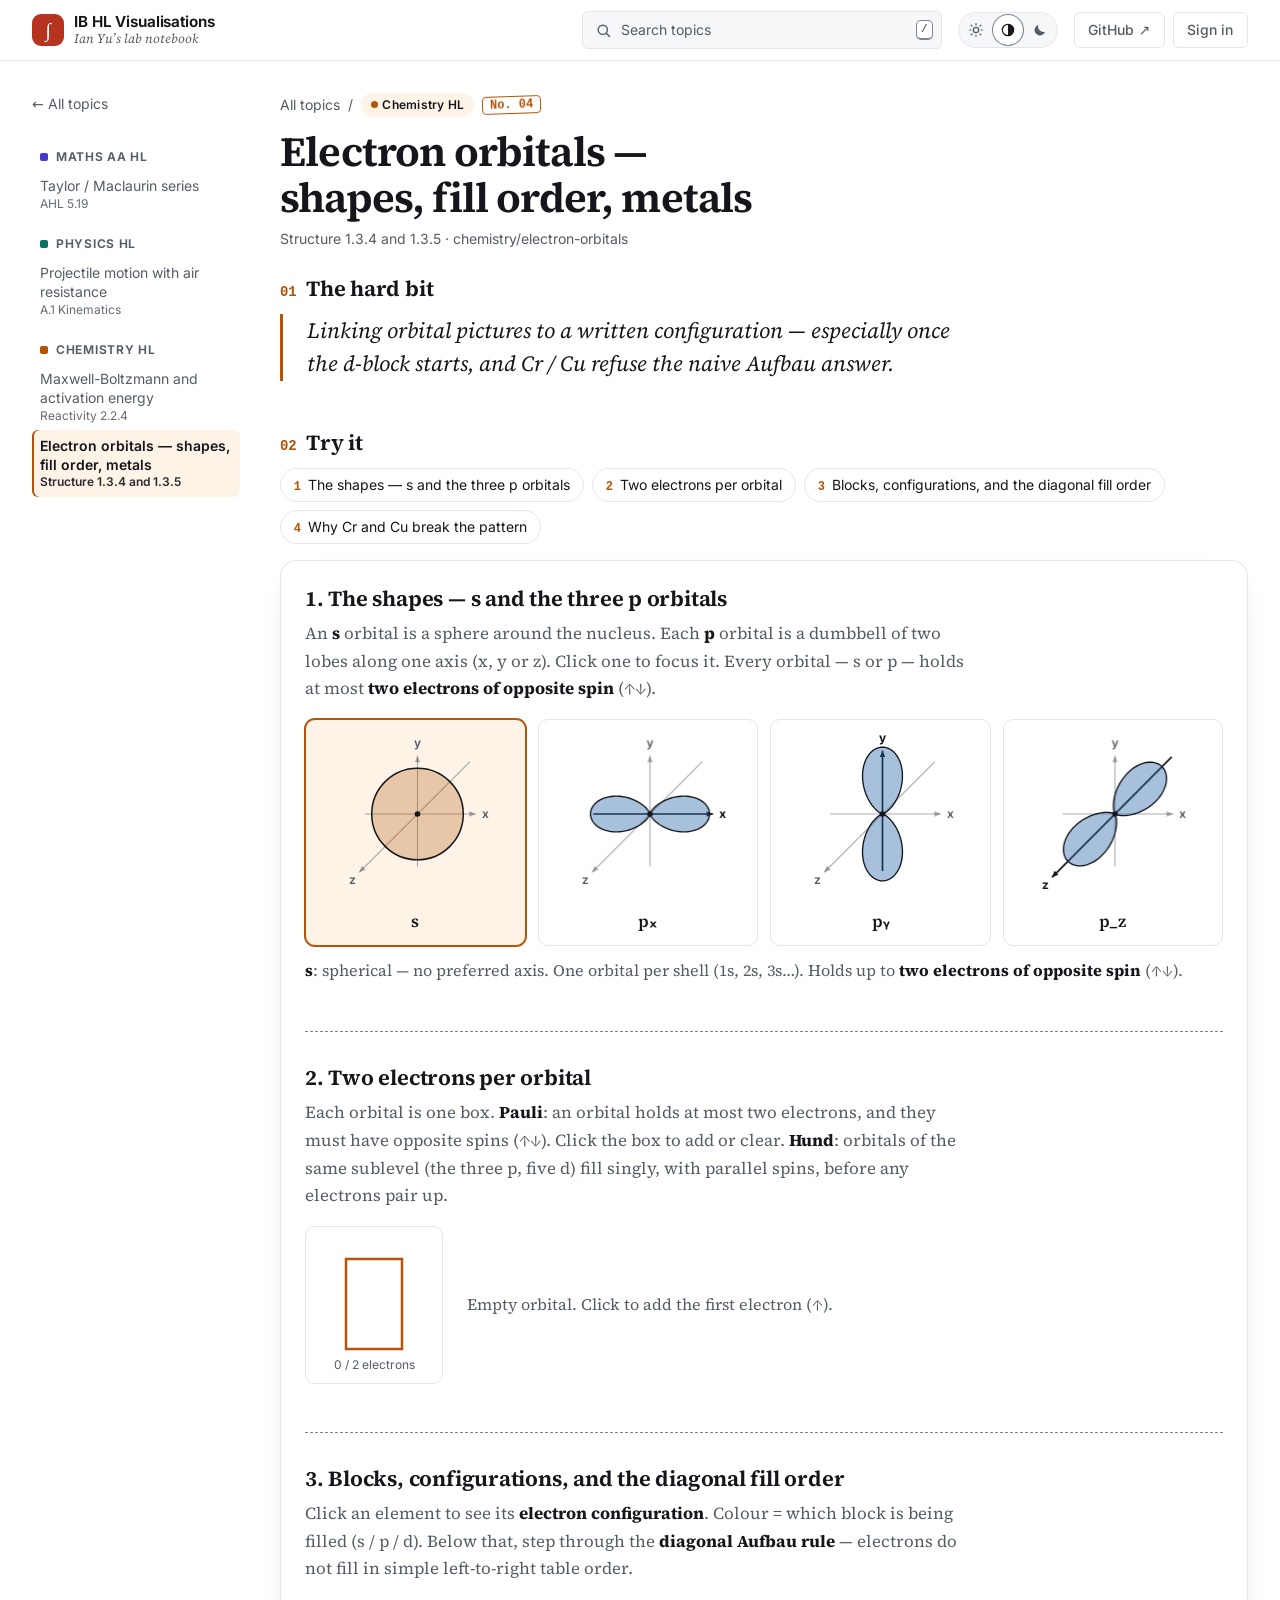
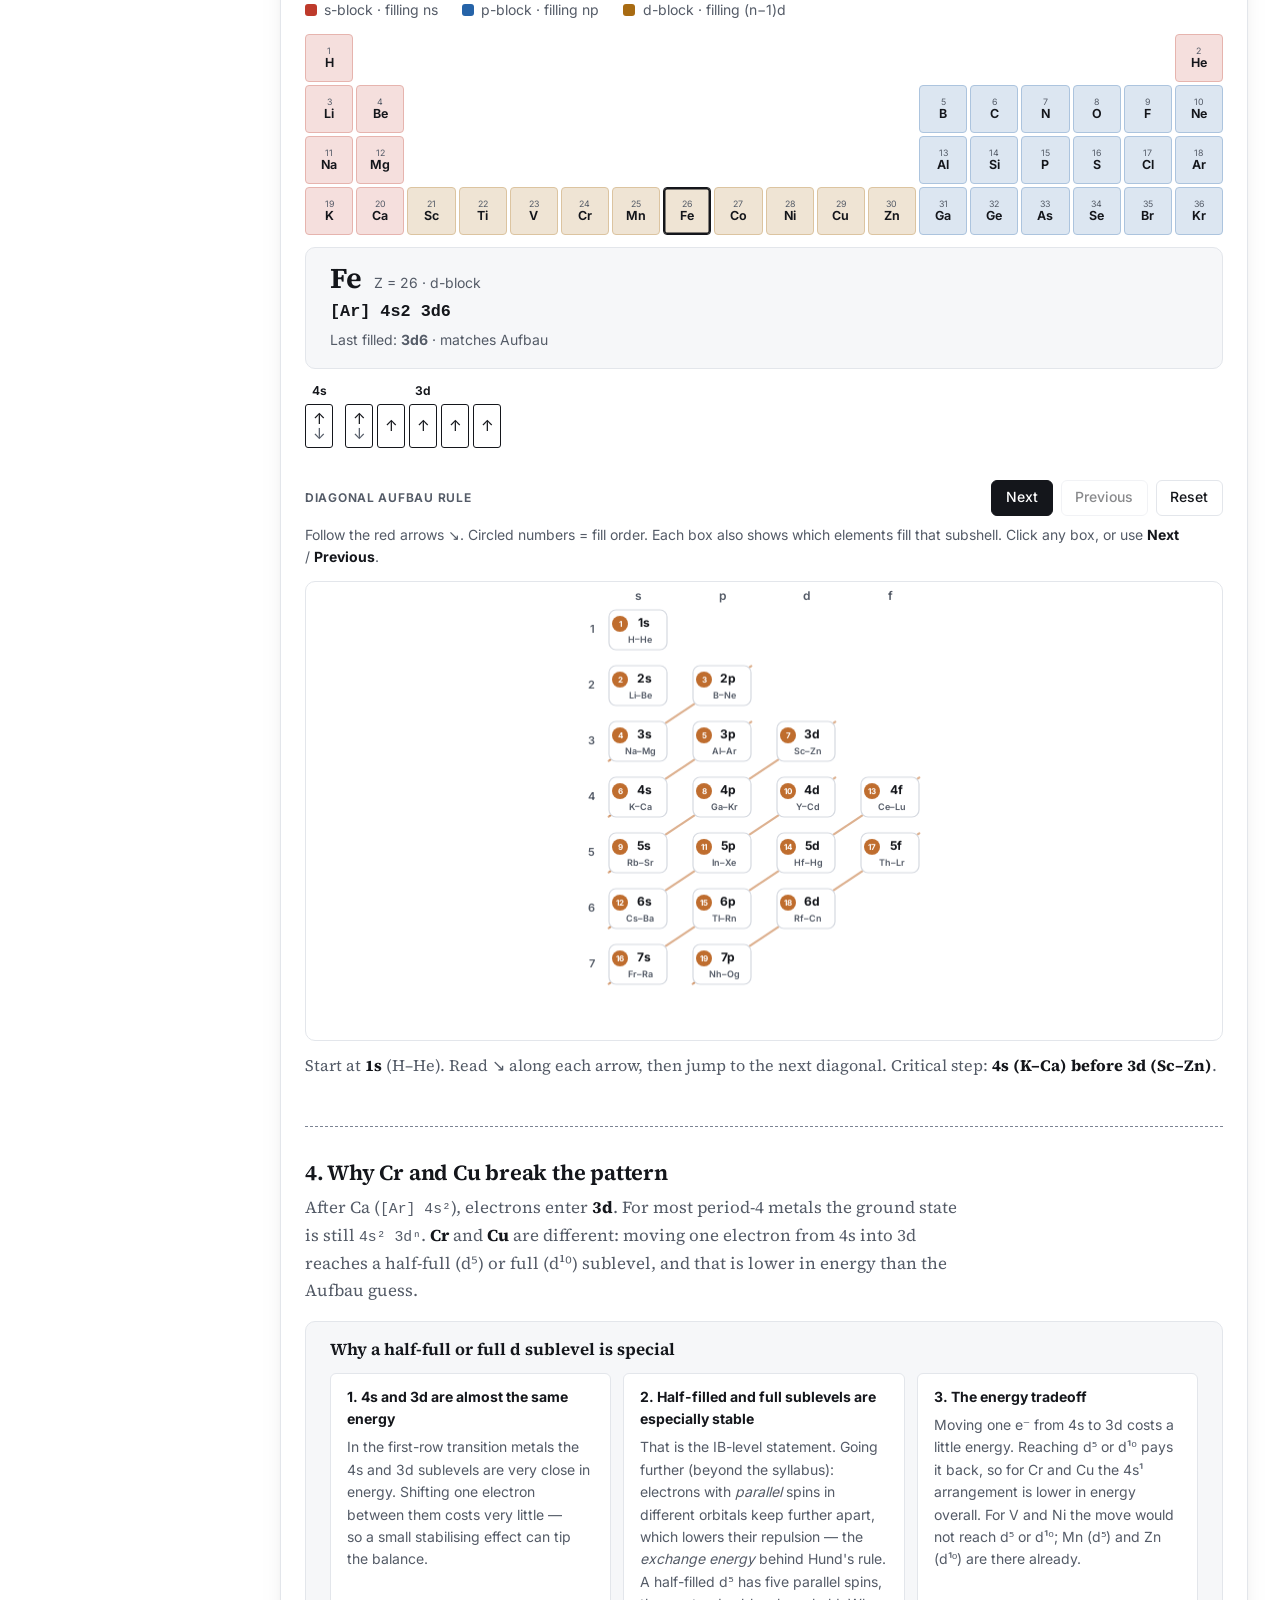
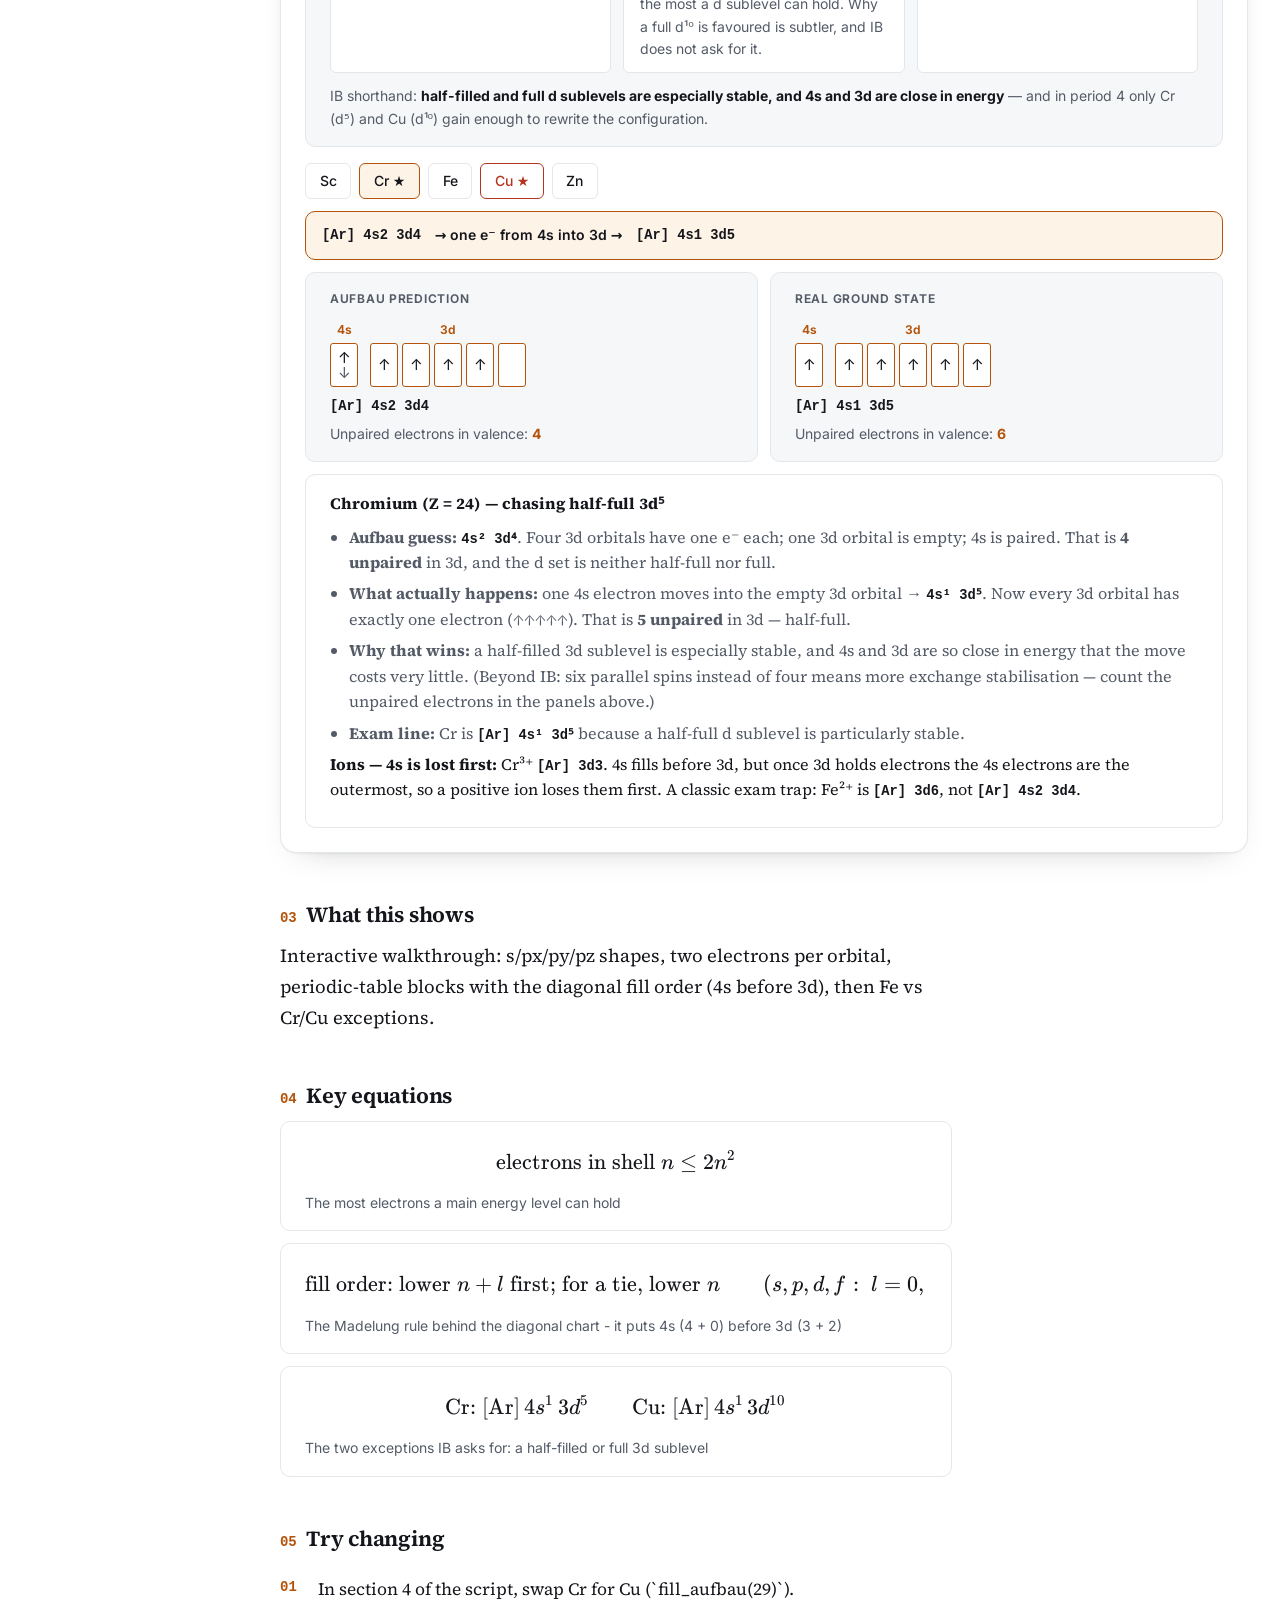
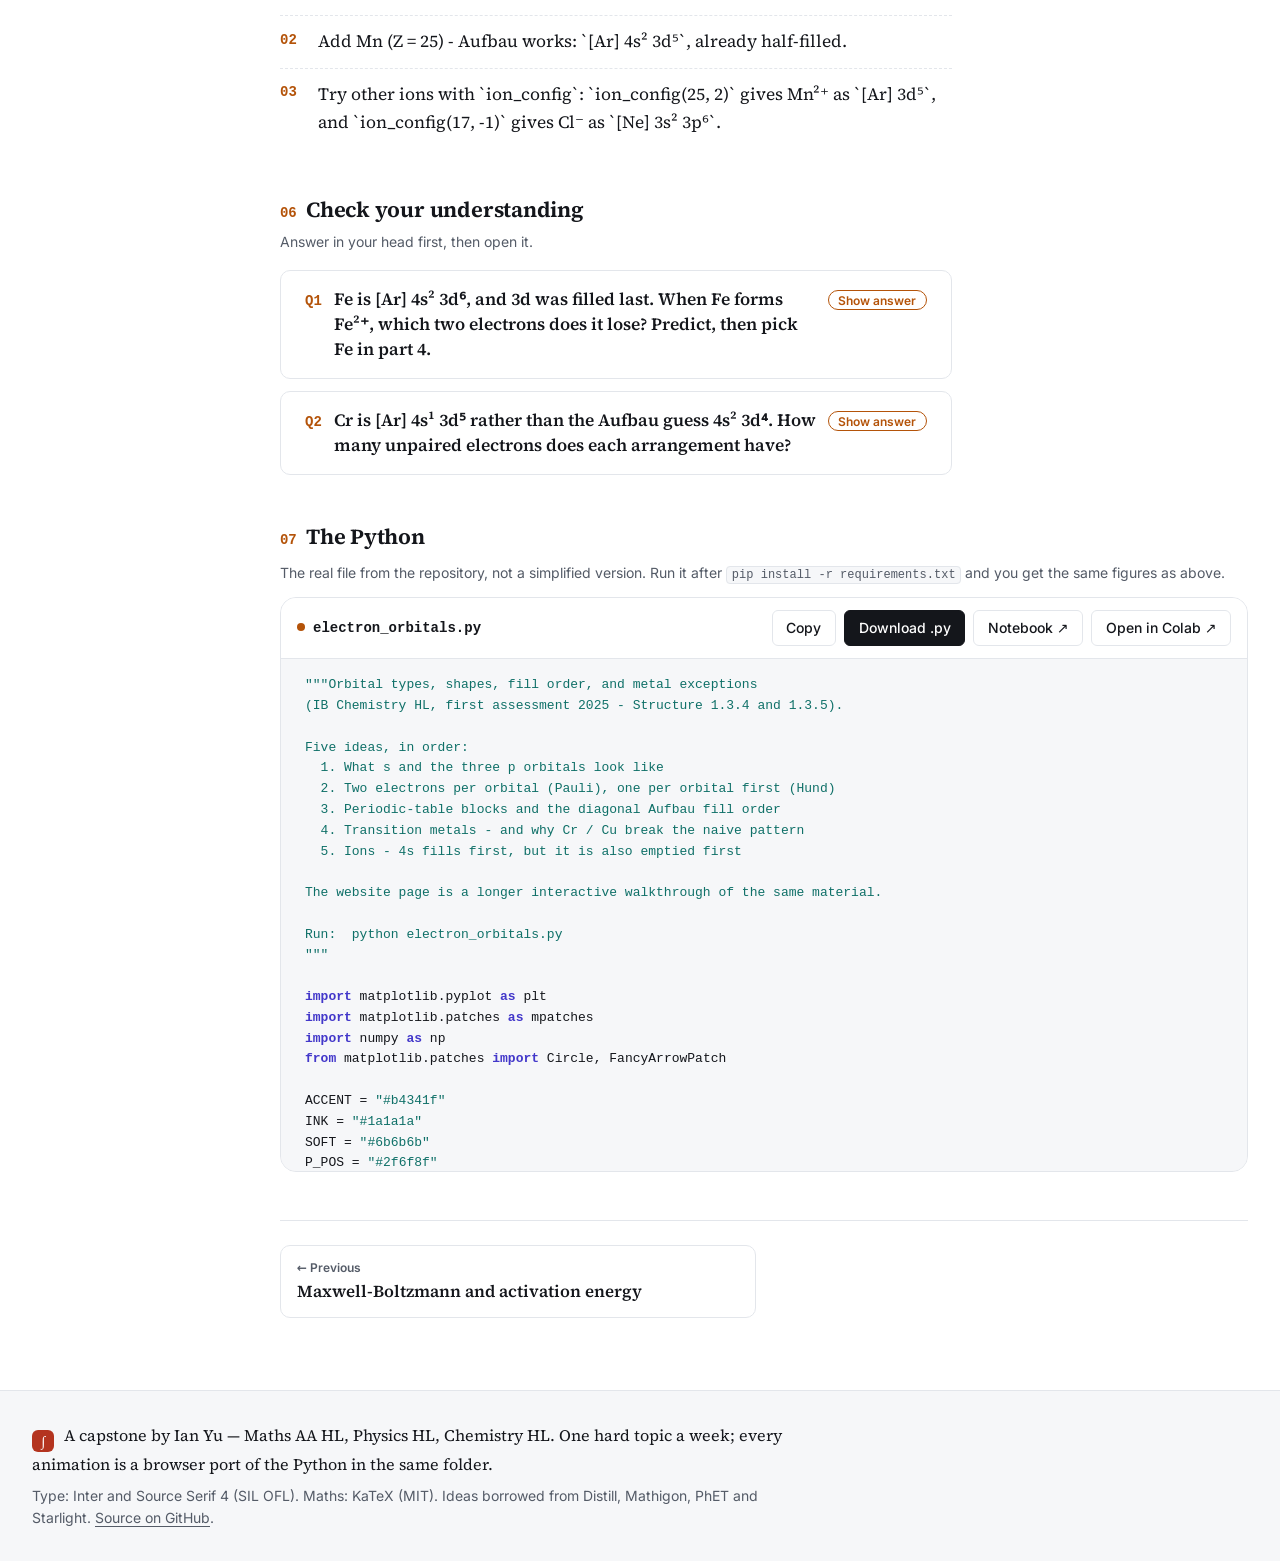
==== commit d8757e27: "Merge improvements: CSP, science pass and topic content Kept their logic (Taylor function picker and" ====
--- a/docs/t/electron-orbitals/index.html
+++ b/docs/t/electron-orbitals/index.html
@@ -94,7 +94,7 @@
     <header class="topic-head">
       <span class="pill">Chemistry HL</span>
       <h1 tabindex="-1">Electron orbitals — shapes, fill order, metals</h1>
-      <p class="syllabus">Structure 1.3 &middot; chemistry/electron-orbitals</p>
+      <p class="syllabus">Structure 1.3.4 and 1.3.5 &middot; chemistry/electron-orbitals</p>
     </header>
     <section class="two-up">
       <div class="panel">
@@ -105,6 +105,25 @@
         <h2>What this shows</h2>
         <p>Interactive walkthrough: s/px/py/pz shapes, two electrons per orbital, periodic-table blocks with the diagonal fill order (4s before 3d), then Fe vs Cr/Cu exceptions.</p>
       </div>
+    </section>
+    <section class="panel">
+      <h2>Try changing</h2>
+      <ul>
+        <li>In section 4 of the script, swap Cr for Cu (`fill_aufbau(29)`).</li>
+        <li>Add Mn (Z = 25) - Aufbau works: `[Ar] 4s² 3d⁵`, already half-filled.</li>
+        <li>Try other ions with `ion_config`: `ion_config(25, 2)` gives Mn²⁺ as `[Ar] 3d⁵`, and `ion_config(17, -1)` gives Cl⁻ as `[Ne] 3s² 3p⁶`.</li>
+      </ul>
+    </section>
+    <section class="panel">
+      <h2>The maths</h2>
+      <p><code>\text{electrons in shell } n \le 2n^2</code> &mdash; The most electrons a main energy level can hold</p>
+      <p><code>\text{fill order: lower } n + l \text{ first; for a tie, lower } n \qquad (s, p, d, f:\ l = 0, 1, 2, 3)</code> &mdash; The Madelung rule behind the diagonal chart - it puts 4s (4 + 0) before 3d (3 + 2)</p>
+      <p><code>\text{Cr: [Ar]}\,4s^1\,3d^5 \qquad \text{Cu: [Ar]}\,4s^1\,3d^{10}</code> &mdash; The two exceptions IB asks for: a half-filled or full 3d sublevel</p>
+    </section>
+    <section class="panel">
+      <h2>Check yourself</h2>
+      <details><summary>Fe is [Ar] 4s² 3d⁶, and 3d was filled last. When Fe forms Fe²⁺, which two electrons does it lose? Predict, then pick Fe in part 4.</summary><p>The two 4s electrons, not two 3d ones: the ions line shows Fe²⁺ as [Ar] 3d⁶ (and Fe³⁺ as [Ar] 3d⁵). 4s fills before 3d, but once 3d holds electrons the 4s electrons are the outermost, so a positive ion loses them first. [Ar] 4s² 3d⁴ is the classic wrong answer.</p></details>
+      <details><summary>Cr is [Ar] 4s¹ 3d⁵ rather than the Aufbau guess 4s² 3d⁴. How many unpaired electrons does each arrangement have?</summary><p>4 for the Aufbau guess and 6 for the real one - the two Cr panels count them. Moving one electron from 4s into the empty 3d orbital gives a half-filled 3d sublevel with every electron unpaired and parallel (Hund). Half-filled and full d sublevels are especially stable, and 4s and 3d are close in energy, so the move lowers the energy.</p></details>
     </section>
     <noscript>
       <div class="noscript">
--- a/docs/style.css
+++ b/docs/style.css
@@ -225,6 +225,7 @@
   --accent-fill: rgba(180, 52, 31, .30);
   --plot-line: var(--accent);
   --plot-fill: var(--accent-fill);
+  --plot-band: var(--accent-soft);   /* a region, e.g. where a series converges */
 }
 body[data-accent="maths"] { --accent: var(--maths); --accent-soft: var(--maths-soft); --accent-fill: var(--maths-fill); }
 body[data-accent="physics"] { --accent: var(--physics); --accent-soft: var(--physics-soft); --accent-fill: var(--physics-fill); }
